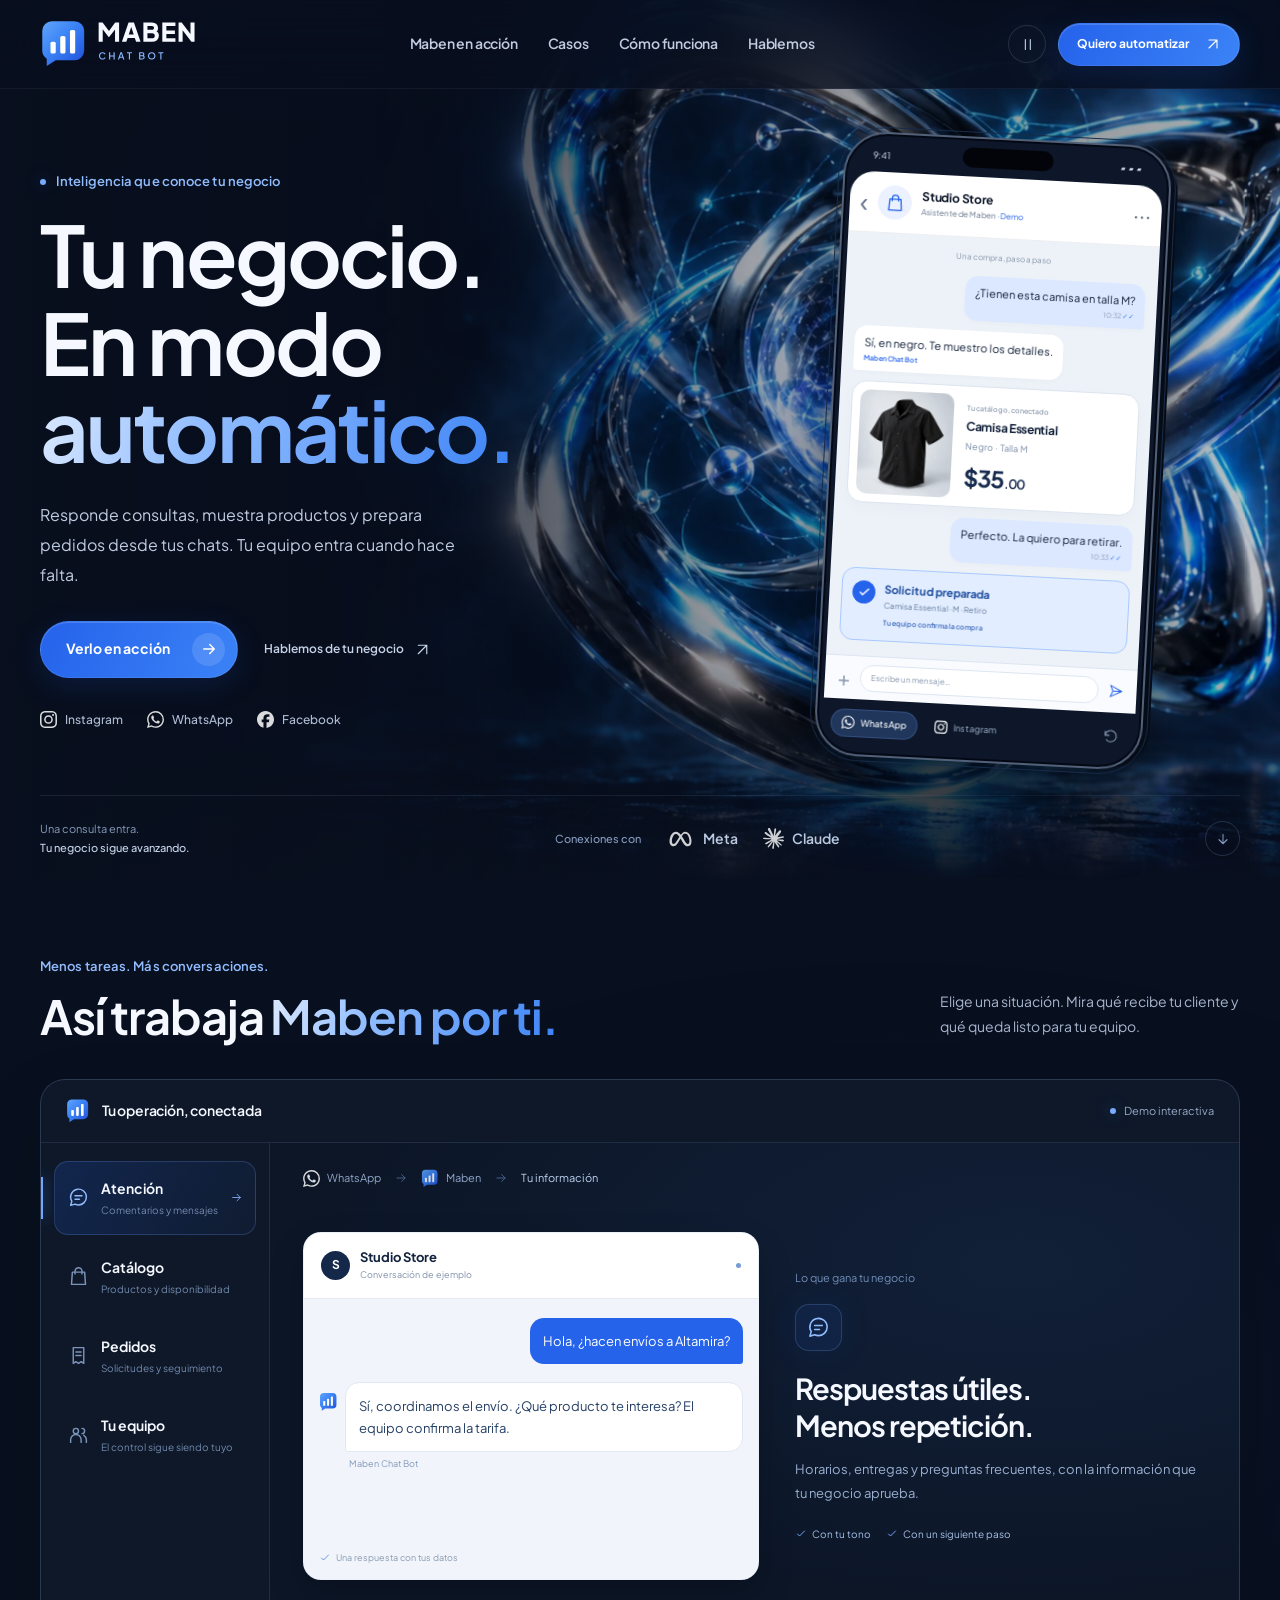
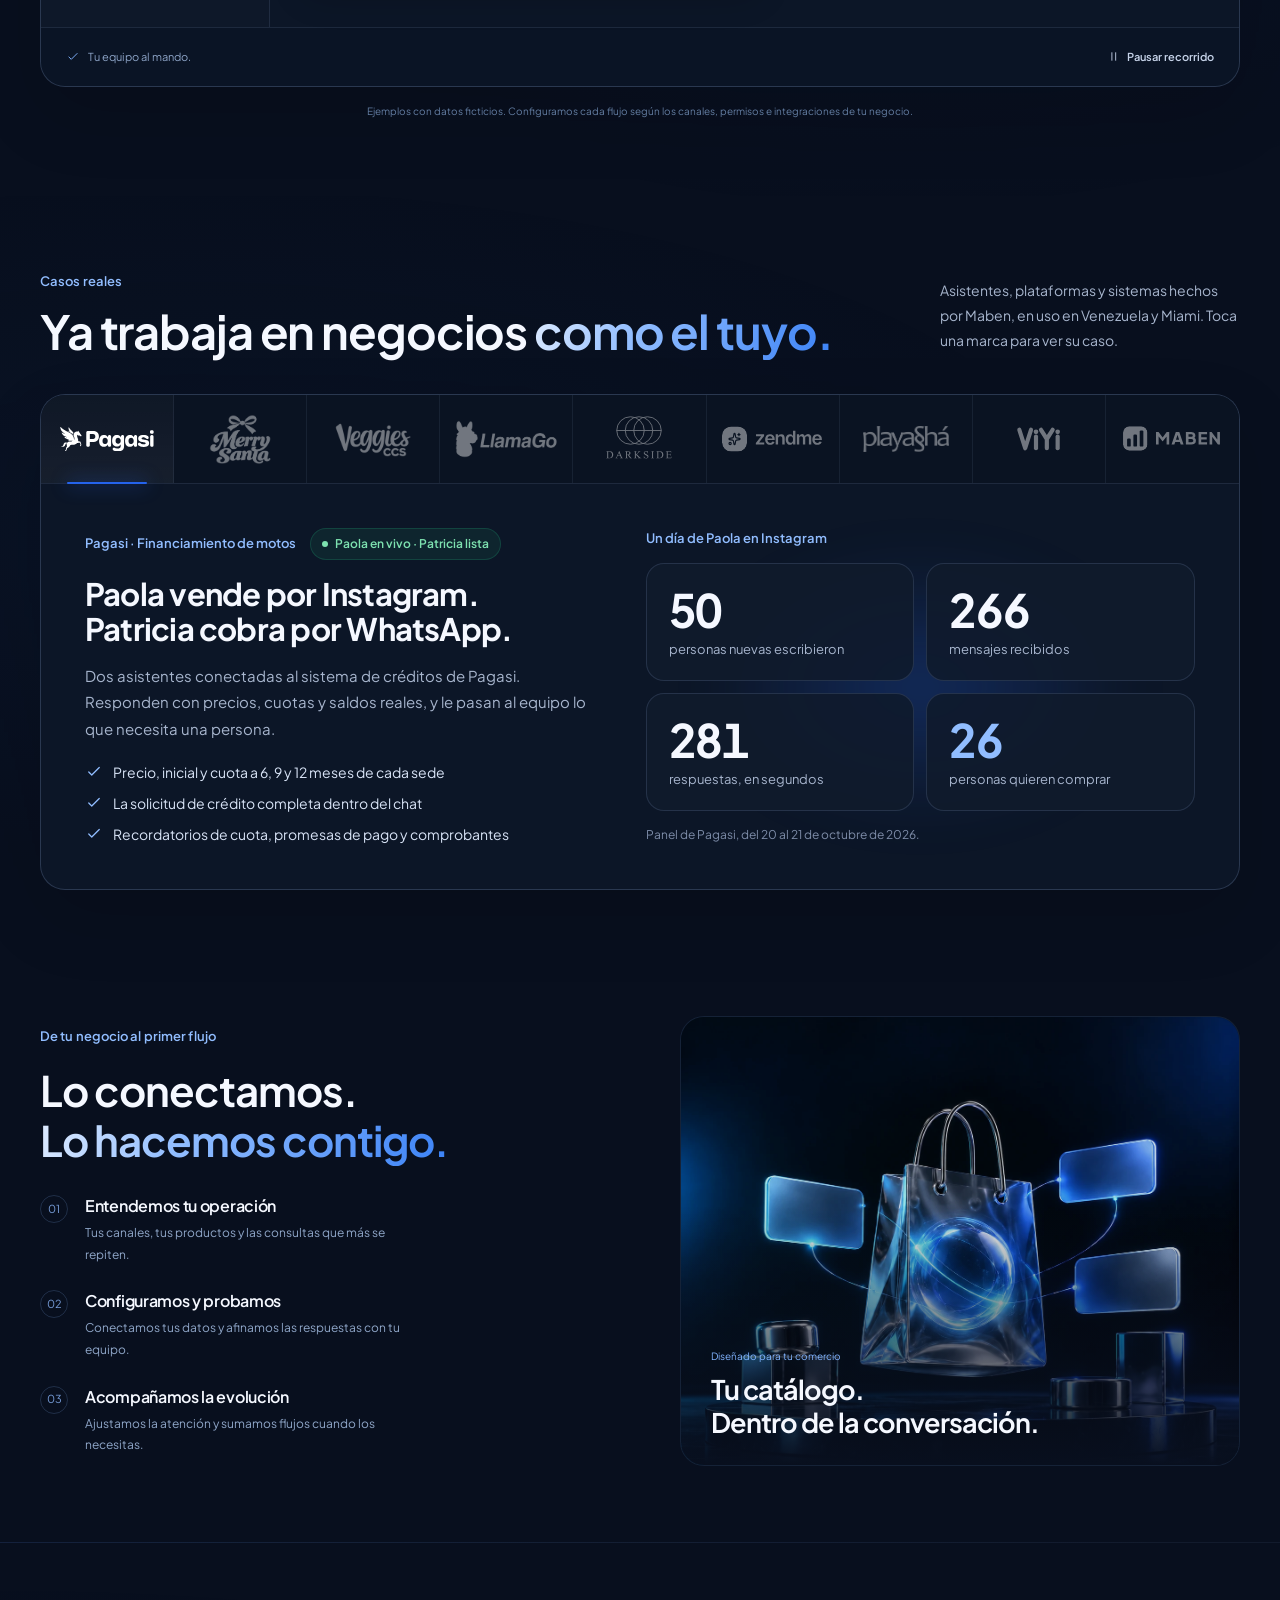
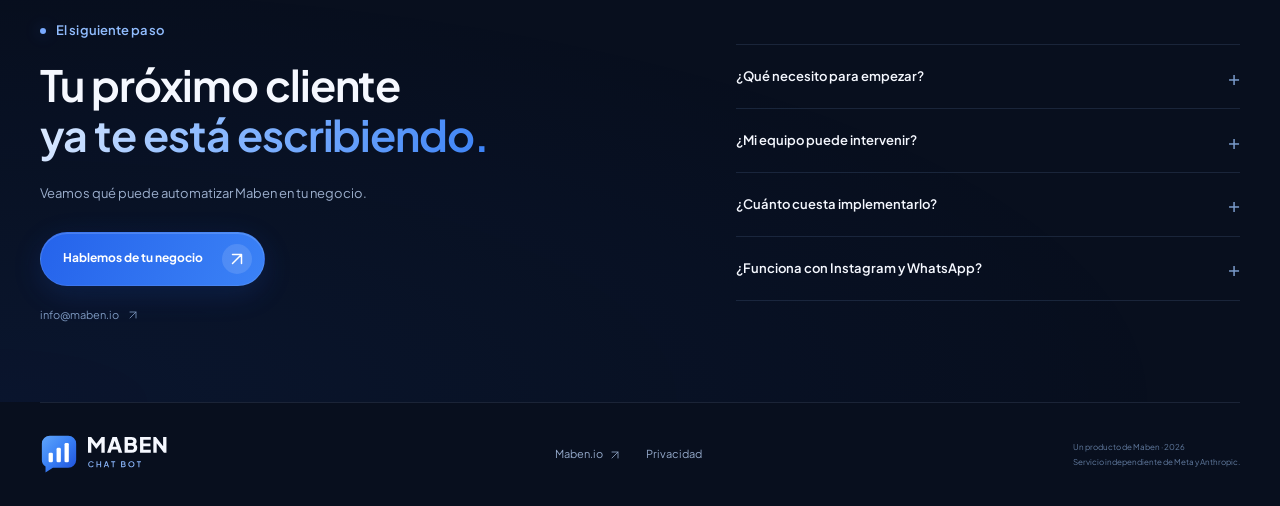
==== chatbot/index.html @ 9e5e6a0d "Agrega Maben Chat Bot en maben.io/chatbot Página de venta del servicio de asistentes para Instagram " ====
<!doctype html>
<html lang="es" data-motion="on"><head><meta charset="utf-8"><meta name="viewport" content="width=device-width,initial-scale=1"><meta name="theme-color" content="#080f1e"><title>Maben Chat Bot · Tu negocio en modo automático</title><meta name="description" content="Maben Chat Bot conecta Instagram, WhatsApp y Facebook con la información de tu negocio. Automatiza consultas, acompaña ventas y mantén a tu equipo al mando."><link rel="preload" as="font" href="assets/PlusJakartaSans-Variable.ttf" type="font/ttf" crossorigin><link rel="preload" as="image" href="assets/maben-intelligence.webp"><link rel="stylesheet" href="style.css"><link rel="icon" type="image/svg+xml" href="assets/maben-chatbot-icon.svg"><link rel="canonical" href="https://maben.io/chatbot/"><meta property="og:type" content="website"><meta property="og:locale" content="es_VE"><meta property="og:site_name" content="Maben"><meta property="og:title" content="Maben Chat Bot · Tu negocio en modo automático"><meta property="og:description" content="Conversaciones que conectan con tu negocio. Automatización para Instagram, WhatsApp y Facebook, con tu equipo al mando."><meta property="og:url" content="https://maben.io/chatbot/"><meta property="og:image" content="https://maben.io/chatbot/assets/maben-chatbot-social.jpg"><meta name="twitter:card" content="summary_large_image"></head>
<body>
<a class="skip" href="#contenido">Ir al contenido</a>
<svg class="icon-library" aria-hidden="true" xmlns="http://www.w3.org/2000/svg"><defs>
<symbol id="i-arrow" viewBox="0 0 24 24"><path d="M5 12h14m-6-6 6 6-6 6"/></symbol>
<symbol id="i-up" viewBox="0 0 24 24"><path d="M6 18 18 6M6 6h12v12"/></symbol>
<symbol id="i-chat" viewBox="0 0 24 24"><path d="M21 11.5a9 9 0 0 1-9 9 10 10 0 0 1-4-.9L3 21l1.4-4.7A9 9 0 1 1 21 11.5Z"/><path d="M8 10h8M8 14h5"/></symbol>
<symbol id="i-bag" viewBox="0 0 24 24"><path d="M5 7h14l1 14H4L5 7Z"/><path d="M8 9V6a4 4 0 0 1 8 0v3"/></symbol>
<symbol id="i-order" viewBox="0 0 24 24"><path d="M6 3h12v18l-3-2-3 2-3-2-3 2V3Z"/><path d="M9 8h6M9 12h6"/></symbol>
<symbol id="i-team" viewBox="0 0 24 24"><circle cx="9" cy="8" r="3"/><path d="M3 21v-3a6 6 0 0 1 12 0v3m1-16a3 3 0 0 1 0 6m5 10v-3a6 6 0 0 0-3-5"/></symbol>
<symbol id="i-check" viewBox="0 0 24 24"><path d="m5 12 4 4L19 6"/></symbol>
<symbol id="i-play" viewBox="0 0 24 24"><path d="m9 5 11 7-11 7V5Z"/></symbol>
<symbol id="i-pause" viewBox="0 0 24 24"><path d="M9 5v14M16 5v14"/></symbol>
<symbol id="i-repeat" viewBox="0 0 24 24"><path d="M3 11a9 9 0 1 1 2 7M3 5v6h6"/></symbol>
<symbol id="i-send" viewBox="0 0 24 24"><path d="m3 3 18 9L3 21l4-9-4-9Zm4 9h14"/></symbol>
</defs></svg>
<div class="reading-progress" aria-hidden="true"></div>
<header class="site-header">
 <div class="container nav">
  <a class="maben-brand" href="#inicio" aria-label="Maben Chat Bot, inicio"><img src="assets/maben-chatbot-logo.svg" alt="Maben Chat Bot" width="235" height="68"></a>
  <nav class="desktop-nav" aria-label="Principal"><a href="#automatizaciones">Maben en acción</a><a href="#casos">Casos</a><a href="#como-funciona">Cómo funciona</a><a href="#contacto">Hablemos</a></nav>
  <div class="nav-actions"><button id="motion-toggle" class="icon-button" aria-label="Pausar animaciones" aria-pressed="false" title="Pausar animaciones"><svg class="icon"><use href="#i-pause"/></svg></button><button class="button nav-cta" data-open-contact>Quiero automatizar <svg class="icon"><use href="#i-up"/></svg></button><button class="menu-toggle icon-button" aria-label="Abrir menú" aria-expanded="false" aria-controls="mobile-nav"><span></span><span></span></button></div>
 </div>
 <nav id="mobile-nav" class="mobile-nav" aria-label="Menú móvil" hidden><a href="#automatizaciones">Maben en acción</a><a href="#casos">Casos</a><a href="#como-funciona">Cómo funciona</a><a href="#contacto">Hablemos</a></nav>
</header>
<main id="contenido">
 <section class="hero" id="inicio" aria-labelledby="hero-title">
  <div class="hero-visual" aria-hidden="true"><img src="assets/maben-intelligence.webp" alt="" width="1672" height="941" fetchpriority="high"></div>
  <div class="hero-shade" aria-hidden="true"></div>
  <div class="container hero-grid">
   <div class="hero-copy">
    <p class="eyebrow hero-enter"><span class="status-dot"></span> Inteligencia que conoce tu negocio</p>
    <h1 id="hero-title" class="hero-enter">Tu negocio.<br>En modo<br><span class="gradient-text">automático.</span></h1>
    <p class="hero-description hero-enter">Responde consultas, muestra productos y prepara pedidos desde tus chats. Tu equipo entra cuando hace falta.</p>
    <div class="hero-actions hero-enter"><a class="button primary" href="#automatizaciones">Verlo en acción <span class="button-arrow"><svg class="icon"><use href="#i-arrow"/></svg></span></a><button class="text-button" data-open-contact>Hablemos de tu negocio <svg class="icon"><use href="#i-up"/></svg></button></div>
    <div class="hero-platforms hero-enter" aria-label="Canales para tu negocio"><span><img src="assets/platforms/instagram.svg" alt="" width="18" height="18">Instagram</span><span><img src="assets/platforms/whatsapp.svg" alt="" width="18" height="18">WhatsApp</span><span><img src="assets/platforms/facebook.svg" alt="" width="18" height="18">Facebook</span></div>
   </div>
   <div class="phone-stage hero-enter">
    <div class="phone-aura" aria-hidden="true"></div>
    <div class="hero-phone" aria-label="Demostración: de una consulta a una solicitud de compra">
     <div class="phone-status" aria-hidden="true"><span>9:41</span><i></i><span class="signal">▰ ▰ ▰</span></div>
     <div class="phone-header"><span class="phone-back" aria-hidden="true">‹</span><span class="store-avatar"><svg class="icon"><use href="#i-bag"/></svg></span><div><strong>Studio Store</strong><small>Asistente de Maben <span>· Demo</span></small></div><span class="phone-more" aria-hidden="true">···</span></div>
     <div class="phone-conversation" id="hero-conversation">
      <span class="phone-day">Una compra, paso a paso</span>
      <div class="phone-message customer story-item" style="--delay:0s"><p id="hero-question">¿Tienen esta camisa en talla M?</p><small>10:32 <span>✓✓</span></small></div>
      <div class="phone-message assistant story-item" style="--delay:.4s"><p id="hero-answer">Sí, en negro. Te muestro los detalles.</p><small>Maben Chat Bot</small></div>
      <div class="product-card story-item" style="--delay:.85s"><img src="assets/camisa-demo.webp" alt="Camisa negra del catálogo de ejemplo" width="500" height="500"><div><span>Tu catálogo, conectado</span><strong>Camisa Essential</strong><small>Negro · Talla M</small><b>$35<span>.00</span></b></div></div>
      <div class="phone-message customer story-item" style="--delay:1.4s"><p>Perfecto. La quiero para retirar.</p><small>10:33 <span>✓✓</span></small></div>
      <div class="phone-order story-item" style="--delay:1.9s"><span class="order-check"><svg class="icon"><use href="#i-check"/></svg></span><div><strong>Solicitud preparada</strong><p>Camisa Essential · M · Retiro</p><small>Tu equipo confirma la compra</small></div></div>
     </div>
     <div class="phone-composer" aria-hidden="true"><span>+</span><span>Escribe un mensaje…</span><svg class="icon"><use href="#i-send"/></svg></div>
     <div class="phone-channels" role="group" aria-label="Canal del teléfono"><button data-phone-channel="whatsapp" class="active" aria-pressed="true"><img src="assets/platforms/whatsapp.svg" alt="" width="14" height="14">WhatsApp</button><button data-phone-channel="instagram" aria-pressed="false"><img src="assets/platforms/instagram.svg" alt="" width="14" height="14">Instagram</button><button id="replay-phone" aria-label="Repetir conversación" title="Repetir conversación"><svg class="icon"><use href="#i-repeat"/></svg></button></div>
    </div>
   </div>
  </div>
  <div class="container hero-bottom"><p>Una consulta entra.<br><strong>Tu negocio sigue avanzando.</strong></p><div class="provider-logos"><span>Conexiones con</span><span><img src="assets/platforms/meta.svg" alt="" width="29" height="22">Meta</span><span><img src="assets/platforms/claude.svg" alt="" width="21" height="21">Claude</span></div><a href="#automatizaciones" aria-label="Explorar Maben en acción"><svg class="icon"><use href="#i-arrow"/></svg></a></div>
 </section>

 <section class="demo-section section" id="automatizaciones" aria-labelledby="demo-title">
  <span class="anchor-alias" id="experiencia"></span>
  <div class="container">
   <div class="section-heading reveal"><div><p class="eyebrow">Menos tareas. Más conversaciones.</p><h2 id="demo-title">Así trabaja <span class="gradient-text">Maben por ti.</span></h2></div><p>Elige una situación. Mira qué recibe tu cliente y qué queda listo para tu equipo.</p></div>
   <div class="studio reveal">
    <div class="studio-toolbar"><span><img src="assets/maben-chatbot-icon.svg" alt="" width="24" height="26"><strong>Tu operación, conectada</strong></span><span class="demo-badge"><span class="status-dot"></span> Demo interactiva</span></div>
    <div class="studio-body">
     <div class="studio-tabs" role="tablist" aria-label="Qué puede hacer Maben">
      <button class="studio-tab active" role="tab" id="tab-atencion" data-demo="atencion" aria-selected="true" aria-controls="demo-panel"><span class="tab-icon"><svg class="icon"><use href="#i-chat"/></svg></span><span><strong>Atención</strong><small>Comentarios y mensajes</small></span><svg class="icon tab-arrow"><use href="#i-arrow"/></svg></button>
      <button class="studio-tab" role="tab" id="tab-catalogo" data-demo="catalogo" aria-selected="false" aria-controls="demo-panel" tabindex="-1"><span class="tab-icon"><svg class="icon"><use href="#i-bag"/></svg></span><span><strong>Catálogo</strong><small>Productos y disponibilidad</small></span><svg class="icon tab-arrow"><use href="#i-arrow"/></svg></button>
      <button class="studio-tab" role="tab" id="tab-pedidos" data-demo="pedidos" aria-selected="false" aria-controls="demo-panel" tabindex="-1"><span class="tab-icon"><svg class="icon"><use href="#i-order"/></svg></span><span><strong>Pedidos</strong><small>Solicitudes y seguimiento</small></span><svg class="icon tab-arrow"><use href="#i-arrow"/></svg></button>
      <button class="studio-tab" role="tab" id="tab-equipo" data-demo="equipo" aria-selected="false" aria-controls="demo-panel" tabindex="-1"><span class="tab-icon"><svg class="icon"><use href="#i-team"/></svg></span><span><strong>Tu equipo</strong><small>El control sigue siendo tuyo</small></span><svg class="icon tab-arrow"><use href="#i-arrow"/></svg></button>
      <div class="studio-sidebar-note"><span class="status-dot"></span> Tus datos.<br>Tu forma de atender.</div>
     </div>
     <div class="studio-canvas" id="demo-panel" role="tabpanel" aria-labelledby="tab-atencion" tabindex="0">
      <div class="demo-route" aria-label="Recorrido de la consulta"><span><img id="demo-channel-icon" src="assets/platforms/whatsapp.svg" alt="" width="17" height="17"><span id="demo-channel-name">WhatsApp</span></span><svg class="icon"><use href="#i-arrow"/></svg><span><img src="assets/maben-chatbot-icon.svg" alt="" width="18" height="19">Maben</span><svg class="icon"><use href="#i-arrow"/></svg><span id="demo-route-end">Tu información</span></div>
      <div class="demo-split">
       <div class="sample-chat"><div class="sample-chat-header"><span class="sample-avatar">S</span><div><strong>Studio Store</strong><small>Conversación de ejemplo</small></div><span class="mini-dot"></span></div><div class="sample-messages" aria-live="off"><p class="sample-message customer" id="demo-question">Hola, ¿hacen envíos a Altamira?</p><div class="sample-agent"><img src="assets/maben-chatbot-icon.svg" alt="" width="19" height="20"><div><p class="sample-message agent" id="demo-answer">Sí, podemos coordinar el envío. ¿Qué producto te interesa? El equipo confirma el costo para tu zona.</p><span>Maben Chat Bot</span></div></div><div class="sample-product" id="demo-product" hidden><img src="assets/camisa-demo.webp" alt="Camisa negra de ejemplo" width="500" height="500"><div><strong>Camisa Essential</strong><span>Negro · M</span><b>$35.00</b></div></div><div class="sample-chat-end"><svg class="icon"><use href="#i-check"/></svg> Una respuesta con tus datos</div></div></div>
       <div class="demo-result" aria-live="off"><span class="result-label">Lo que gana tu negocio</span><div class="result-icon"><svg class="icon"><use id="result-icon-use" href="#i-chat"/></svg></div><h3 id="demo-result-title">Respuestas útiles.<br>Menos repetición.</h3><p id="demo-result-copy">Horarios, entregas y preguntas frecuentes, con la información que tu negocio aprueba.</p><div class="result-points" id="demo-result-points"><span><svg class="icon"><use href="#i-check"/></svg> Con tu tono</span><span><svg class="icon"><use href="#i-check"/></svg> Con un siguiente paso</span></div><dl class="order-detail" id="demo-order-detail" hidden><div><dt>Producto</dt><dd>Camisa Essential · M</dd></div><div><dt>Entrega</dt><dd>Retiro en tienda</dd></div><div><dt>Estado</dt><dd><span>Por confirmar</span></dd></div></dl></div>
      </div>
     </div>
    </div>
    <div class="studio-footer"><p><svg class="icon"><use href="#i-check"/></svg> Tu equipo al mando.</p><button id="demo-tour" class="text-button" aria-pressed="true"><svg class="icon"><use href="#i-pause"/></svg><span>Pausar recorrido</span></button></div>
   </div>
   <p class="demo-disclaimer">Ejemplos con datos ficticios. Configuramos cada flujo según los canales, permisos e integraciones de tu negocio.</p>
  </div>
 </section>

 <section class="cases-section section" id="casos" aria-labelledby="cases-title">
  <div class="container">
   <div class="section-heading reveal"><div><p class="eyebrow">Casos reales</p><h2 id="cases-title">Ya trabaja en negocios <span class="gradient-text">como el tuyo.</span></h2></div><p>Asistentes, plataformas y sistemas hechos por Maben, en uso en Venezuela y Miami. Toca una marca para ver su caso.</p></div>
   <div class="cases reveal">
    <div class="case-logos" role="tablist" aria-label="Casos de Maben"><button class="case-logo case-logo-pagasi" role="tab" id="caso-tab-pagasi" aria-selected="true" aria-controls="caso-pagasi" style="--brand:#2563eb"><img src="assets/casos/logo-pagasi.svg" alt="Pagasi" width="3820" height="1024" loading="lazy"></button><button class="case-logo case-logo-merrysanta" role="tab" id="caso-tab-merrysanta" aria-selected="false" aria-controls="caso-merrysanta" tabindex="-1" style="--brand:#dc2f3c"><img src="assets/casos/logo-merrysanta.webp" alt="Merry Santa" width="330" height="262" loading="lazy"></button><button class="case-logo case-logo-veggies" role="tab" id="caso-tab-veggies" aria-selected="false" aria-controls="caso-veggies" tabindex="-1" style="--brand:#22a04b"><img src="assets/casos/logo-veggies.webp" alt="Veggies CCS" width="420" height="190" loading="lazy"></button><button class="case-logo case-logo-llamago" role="tab" id="caso-tab-llamago" aria-selected="false" aria-controls="caso-llamago" tabindex="-1" style="--brand:#ff6b00"><img src="assets/casos/logo-llamago.webp" alt="LlamaGo" width="568" height="210" loading="lazy"></button><button class="case-logo case-logo-darkside" role="tab" id="caso-tab-darkside" aria-selected="false" aria-controls="caso-darkside" tabindex="-1" style="--brand:#e23a30"><img src="assets/casos/logo-darkside.svg" alt="DARKSIDE" width="280" height="184" loading="lazy"></button><button class="case-logo case-logo-zendme" role="tab" id="caso-tab-zendme" aria-selected="false" aria-controls="caso-zendme" tabindex="-1" style="--brand:#c6f25e"><img src="assets/casos/logo-zendme.svg" alt="zendme" width="145" height="40" loading="lazy"></button><button class="case-logo case-logo-playasha" role="tab" id="caso-tab-playasha" aria-selected="false" aria-controls="caso-playasha" tabindex="-1" style="--brand:#db2777"><img src="assets/casos/logo-playasha.webp" alt="Playashá" width="398" height="120" loading="lazy"></button><button class="case-logo case-logo-viyi" role="tab" id="caso-tab-viyi" aria-selected="false" aria-controls="caso-viyi" tabindex="-1" style="--brand:#a5ff2e"><img src="assets/casos/logo-viyi.svg" alt="ViYi" width="54" height="31" loading="lazy"></button><button class="case-logo case-logo-maben" role="tab" id="caso-tab-maben" aria-selected="false" aria-controls="caso-maben" tabindex="-1" style="--brand:#2563eb"><img src="assets/casos/logo-maben.svg" alt="Maben" width="146" height="40" loading="lazy"></button></div>
    <article class="case-panel" id="caso-pagasi" role="tabpanel" aria-labelledby="caso-tab-pagasi" style="--brand:#2563eb;--brand-ink:#91bdff"><div class="case-copy"><div class="case-meta"><span class="case-tag">Pagasi · Financiamiento de motos</span><span class="case-status">Paola en vivo · Patricia lista</span></div><h3>Paola vende por Instagram. Patricia cobra por WhatsApp.</h3><p>Dos asistentes conectadas al sistema de créditos de Pagasi. Responden con precios, cuotas y saldos reales, y le pasan al equipo lo que necesita una persona.</p><ul class="case-points"><li><svg class="icon"><use href="#i-check"/></svg><span>Precio, inicial y cuota a 6, 9 y 12 meses de cada sede</span></li><li><svg class="icon"><use href="#i-check"/></svg><span>La solicitud de crédito completa dentro del chat</span></li><li><svg class="icon"><use href="#i-check"/></svg><span>Recordatorios de cuota, promesas de pago y comprobantes</span></li></ul></div><div class="case-visual"><div class="case-stats"><p class="case-stats-title">Un día de Paola en Instagram</p><div class="case-stat"><b>50</b><span>personas nuevas escribieron</span></div><div class="case-stat"><b>266</b><span>mensajes recibidos</span></div><div class="case-stat"><b>281</b><span>respuestas, en segundos</span></div><div class="case-stat hot"><b>26</b><span>personas quieren comprar</span></div><p class="case-foot">Panel de Pagasi, del 20 al 21 de octubre de 2026.</p></div></div></article>
    <article class="case-panel" id="caso-merrysanta" role="tabpanel" aria-labelledby="caso-tab-merrysanta" style="--brand:#dc2f3c;--brand-ink:#ff8a93" hidden><div class="case-copy"><div class="case-meta"><span class="case-tag">Merry Santa · Cestas navideñas en Caracas</span><span class="case-status case-status-soon">Asistente listo · ventas por abrir</span></div><h3>Su asistente muestra las cestas y toma el pedido.</h3><p>Tienda de cestas navideñas con panel propio. Su asistente de WhatsApp e Instagram envía las fotos de cada cesta, arma pedidos grandes para empresas y le pasa la conversación a un asesor cuando hace falta.</p><ul class="case-points"><li><svg class="icon"><use href="#i-check"/></svg><span>Fotos y precio de cada cesta dentro del chat</span></li><li><svg class="icon"><use href="#i-check"/></svg><span>Pedidos de cientos de cestas para empresas</span></li><li><svg class="icon"><use href="#i-check"/></svg><span>Un asesor toma la conversación hasta el final</span></li></ul></div><div class="case-visual"><figure class="case-shot"><div class="case-shot-bar" aria-hidden="true"><i></i><i></i><i></i><span>merry-santa.com</span></div><img src="assets/casos/merrysanta-home.webp" alt="Página de Merry Santa con una cesta navideña" width="1400" height="875" loading="lazy"></figure></div></article>
    <article class="case-panel" id="caso-veggies" role="tabpanel" aria-labelledby="caso-tab-veggies" style="--brand:#22a04b;--brand-ink:#6fdc95" hidden><div class="case-copy"><div class="case-meta"><span class="case-tag">Veggies CCS · Delivery de frutas y verduras</span><span class="case-status">En vivo</span></div><h3>Del mercado a la puerta, con pedidos que llegan solos.</h3><p>Web nueva con 126 productos, pedidos en kilos o por unidad y confirmación por WhatsApp. En el panel, cada pedido entra solo al punto de venta y el asistente atiende WhatsApp e Instagram.</p><ul class="case-points"><li><svg class="icon"><use href="#i-check"/></svg><span>Pedidos web que entran solos al punto de venta</span></li><li><svg class="icon"><use href="#i-check"/></svg><span>Asistente de WhatsApp e Instagram dentro del panel</span></li><li><svg class="icon"><use href="#i-check"/></svg><span>Facturas de proveedores leídas con inteligencia artificial</span></li></ul></div><div class="case-visual"><figure class="case-shot"><div class="case-shot-bar" aria-hidden="true"><i></i><i></i><i></i><span>veggiesccs.com</span></div><img src="assets/casos/veggies-home.webp" alt="Página de inicio de Veggies CCS con frutas y verduras a domicilio" width="1400" height="875" loading="lazy"></figure></div></article>
    <article class="case-panel" id="caso-llamago" role="tabpanel" aria-labelledby="caso-tab-llamago" style="--brand:#ff6b00;--brand-ink:#ffa366" hidden><div class="case-copy"><div class="case-meta"><span class="case-tag">LlamaGo · Teléfonos a crédito</span><span class="case-status">Sistema en producción</span></div><h3>Crédito, cobranza y candado en un solo sistema.</h3><p>Plataforma en producción en llama-go.com: créditos, inventario de teléfonos, contratos, portal del cliente y solicitudes web que entran solas. Su asistente de cobranza por WhatsApp e Instagram ya está construido.</p><ul class="case-points"><li><svg class="icon"><use href="#i-check"/></svg><span>Bloqueo remoto por IMEI, del aviso a la liberación</span></li><li><svg class="icon"><use href="#i-check"/></svg><span>Portal donde el cliente ve sus cuotas con cédula y PIN</span></li><li><svg class="icon"><use href="#i-check"/></svg><span>140 modelos de teléfono en el catálogo</span></li></ul></div><div class="case-visual"><ol class="lock-flow" aria-label="Ciclo del bloqueo remoto"><li><span class="n">1</span><div><strong>Registro</strong><small>El IMEI entra antes de entregar el teléfono</small></div></li><li><span class="n">2</span><div><strong>Activación</strong><small>El candado se activa con el crédito</small></div></li><li><span class="n">3</span><div><strong>Aviso</strong><small>A los 3 días de atraso, en la pantalla</small></div></li><li class="hit"><span class="n">4</span><div><strong>Bloqueo</strong><small>A los 7 días, solo muestra cómo pagar</small></div></li><li><span class="n">5</span><div><strong>Pago</strong><small>Por los medios del contrato</small></div></li><li><span class="n">6</span><div><strong>Desbloqueo</strong><small>En segundos, desde el panel o solo</small></div></li><li class="done"><span class="n">✓</span><div><strong>Liberado</strong><small>Con la última cuota, es 100 % del cliente</small></div></li></ol></div></article>
    <article class="case-panel" id="caso-darkside" role="tabpanel" aria-labelledby="caso-tab-darkside" style="--brand:#e23a30;--brand-ink:#ff8a80" hidden><div class="case-copy"><div class="case-meta"><span class="case-tag">DARKSIDE · Moda en Caracas y Lechería</span><span class="case-status">Sistema en uso</span></div><h3>Dos tiendas, un inventario. Y Sandra para los chats.</h3><p>Sistema a la medida con ventas, inventario por talla, color y tienda, crédito Cashea y tasa BCV en vivo. Sobre ese inventario preparamos a Sandra, su asistente para Instagram y WhatsApp.</p><ul class="case-points"><li><svg class="icon"><use href="#i-check"/></svg><span>Tallas disponibles en cada tienda, en vivo</span></li><li><svg class="icon"><use href="#i-check"/></svg><span>Precios en divisas y en bolívares a tasa BCV</span></li><li><svg class="icon"><use href="#i-check"/></svg><span>Ventas a crédito con Cashea</span></li></ul></div><div class="case-visual"><figure class="case-shot"><div class="case-shot-bar" aria-hidden="true"><i></i><i></i><i></i><span>Inventario · Caracas y Lechería</span></div><img src="assets/casos/darkside-inventario.webp" alt="Pantalla de inventario del sistema de DARKSIDE con stock por tienda" width="1600" height="1000" loading="lazy"></figure></div></article>
    <article class="case-panel" id="caso-zendme" role="tabpanel" aria-labelledby="caso-tab-zendme" style="--brand:#c6f25e;--brand-ink:#d8ff76" hidden><div class="case-copy"><div class="case-meta"><span class="case-tag">zendme · Invitaciones y eventos</span><span class="case-status">En vivo</span></div><h3>La invitación la diseña la IA. El asistente organiza el resto.</h3><p>Plataforma para bodas, quince años y cumpleaños. La inteligencia artificial crea la tarjeta y la página del evento, se comparte por WhatsApp y las confirmaciones llegan en tiempo real.</p><ul class="case-points"><li><svg class="icon"><use href="#i-check"/></svg><span>Estudio de diseño con inteligencia artificial</span></li><li><svg class="icon"><use href="#i-check"/></svg><span>Asistente que conoce los datos de cada evento</span></li><li><svg class="icon"><use href="#i-check"/></svg><span>Invitados, mesas y entrada con QR en un panel</span></li></ul></div><div class="case-visual"><figure class="case-shot"><div class="case-shot-bar" aria-hidden="true"><i></i><i></i><i></i><span>zendme.io</span></div><img src="assets/casos/zendme-home.webp" alt="Página de inicio de zendme con una invitación de boda" width="1376" height="860" loading="lazy"></figure></div></article>
    <article class="case-panel" id="caso-playasha" role="tabpanel" aria-labelledby="caso-tab-playasha" style="--brand:#db2777;--brand-ink:#f472b6" hidden><div class="case-copy"><div class="case-meta"><span class="case-tag">Playashá · Trajes de baño en Caracas y Miami</span><span class="case-status">Sistema en uso</span></div><h3>Una boutique en dos países, un solo sistema.</h3><p>Punto de venta, inventario por sede, pedidos a costureras y cierre de caja en varias monedas para una marca venezolana de trajes de baño. Funciona aunque se caiga el internet.</p><ul class="case-points"><li><svg class="icon"><use href="#i-check"/></svg><span>Punto de venta con fotos, tallas y escáner</span></li><li><svg class="icon"><use href="#i-check"/></svg><span>Inventario sincronizado entre Caracas y Miami</span></li><li><svg class="icon"><use href="#i-check"/></svg><span>Permisos por rol para dueñas, socias y vendedoras</span></li></ul></div><div class="case-visual"><figure class="case-shot"><div class="case-shot-bar" aria-hidden="true"><i></i><i></i><i></i><span>Punto de venta · Caracas y Miami</span></div><img src="assets/casos/playasha-ventas.webp" alt="Punto de venta de Playashá con trajes de baño, tallas y existencias por sede" width="1600" height="1000" loading="lazy"></figure></div></article>
    <article class="case-panel" id="caso-viyi" role="tabpanel" aria-labelledby="caso-tab-viyi" style="--brand:#a5ff2e;--brand-ink:#b8ff5c" hidden><div class="case-copy"><div class="case-meta"><span class="case-tag">ViYi · Acceso para edificios en Caracas</span><span class="case-status">En vivo</span></div><h3>El edificio abre solo a quien debe abrir.</h3><p>Portones, lobbies y ascensores que se abren con la cara, desde el teléfono o con un pase que vence solo. Sin repartir controles, y cada apertura queda registrada.</p><ul class="case-points"><li><svg class="icon"><use href="#i-check"/></svg><span>Acceso que se da y se quita desde el teléfono</span></li><li><svg class="icon"><use href="#i-check"/></svg><span>Pases temporales para visitas y delivery</span></li><li><svg class="icon"><use href="#i-check"/></svg><span>Aviso automático si un equipo falla</span></li></ul></div><div class="case-visual"><div class="case-stats"><p class="case-stats-title">ViYi funcionando hoy</p><div class="case-stat"><b>8</b><span>inmuebles en Caracas</span></div><div class="case-stat"><b>3.200</b><span>aperturas en dos meses</span></div><div class="case-stat"><b>29</b><span>vecinos en el primer edificio</span></div><div class="case-stat hot"><b>23</b><span>de ellos entran con la cara</span></div><p class="case-foot">Datos publicados en viyi.ai, octubre de 2026.</p></div></div></article>
    <article class="case-panel" id="caso-maben" role="tabpanel" aria-labelledby="caso-tab-maben" style="--brand:#2563eb;--brand-ink:#91bdff" hidden><div class="case-copy"><div class="case-meta"><span class="case-tag">Maben · Estudio de software</span><span class="case-status">En vivo</span></div><h3>El equipo detrás de cada uno de estos casos.</h3><p>Maben diseña y construye apps, plataformas web y sistemas de gestión para empresas de Latinoamérica. Maben Chat Bot sale del mismo equipo y de los mismos sistemas que ya están funcionando.</p><ul class="case-points"><li><svg class="icon"><use href="#i-check"/></svg><span>Más de 6 sistemas en producción</span></li><li><svg class="icon"><use href="#i-check"/></svg><span>Apps, plataformas web e inteligencia artificial</span></li><li><svg class="icon"><use href="#i-check"/></svg><span>Hablas directo con quienes construyen</span></li></ul></div><div class="case-visual"><figure class="case-shot"><div class="case-shot-bar" aria-hidden="true"><i></i><i></i><i></i><span>maben.io</span></div><img src="assets/casos/maben-home.webp" alt="Página de inicio de Maben con capturas de sus sistemas" width="1400" height="875" loading="lazy"></figure></div></article>
   </div>
  </div>
 </section>

 <section class="implementation-section section" id="como-funciona" aria-labelledby="implementation-title">
  <span class="anchor-alias" id="conexiones"></span><span class="anchor-alias" id="servicio"></span>
  <div class="container implementation-grid">
   <div class="implementation-copy reveal"><p class="eyebrow">De tu negocio al primer flujo</p><h2 id="implementation-title">Lo conectamos.<br><span class="gradient-text">Lo hacemos contigo.</span></h2><ol class="implementation-steps"><li><span>01</span><div><h3>Entendemos tu operación</h3><p>Tus canales, tus productos y las consultas que más se repiten.</p></div></li><li><span>02</span><div><h3>Configuramos y probamos</h3><p>Conectamos tus datos y afinamos las respuestas con tu equipo.</p></div></li><li><span>03</span><div><h3>Acompañamos la evolución</h3><p>Ajustamos la atención y sumamos flujos cuando los necesitas.</p></div></li></ol></div>
   <div class="commerce-visual reveal"><img src="assets/maben-commerce.webp" alt="Bolsa de cristal conectada a mensajes mediante filamentos azules" width="1254" height="1254" loading="lazy"><div class="commerce-caption"><span>Diseñado para tu comercio</span><h3>Tu catálogo.<br>Dentro de la conversación.</h3></div></div>
  </div>
 </section>

 <section class="contact-section section" id="contacto" aria-labelledby="contact-title"><div class="container contact-grid">
  <div class="contact-copy reveal"><p class="eyebrow"><span class="status-dot"></span> El siguiente paso</p><h2 id="contact-title">Tu próximo cliente<br><span class="gradient-text">ya te está escribiendo.</span></h2><p>Veamos qué puede automatizar Maben en tu negocio.</p><button class="button primary" data-open-contact>Hablemos de tu negocio <span class="button-arrow"><svg class="icon"><use href="#i-up"/></svg></span></button><a class="contact-email" href="mailto:info@maben.io">info@maben.io <svg class="icon"><use href="#i-up"/></svg></a></div>
  <div class="faq-list reveal" aria-label="Preguntas frecuentes"><details><summary>¿Qué necesito para empezar?<span>+</span></summary><p>Tus canales comerciales y la información del negocio: productos, precios, horarios y condiciones. Revisamos juntos los accesos y las conexiones necesarias.</p></details><details><summary>¿Mi equipo puede intervenir?<span>+</span></summary><p>Sí. Definimos cuándo entra una persona y cómo recibe el historial. Tu equipo puede continuar la conversación y confirmar las solicitudes.</p></details><details><summary>¿Cuánto cuesta implementarlo?<span>+</span></summary><p>La propuesta depende de tus canales, volumen e integraciones. Detallamos instalación, acompañamiento y consumo de proveedores antes de empezar.</p></details><details><summary>¿Funciona con Instagram y WhatsApp?<span>+</span></summary><p>Configuramos la atención en los canales disponibles de tu negocio, incluyendo Instagram, WhatsApp y Facebook. El alcance se acuerda según cuentas, permisos y herramientas conectadas.</p></details></div>
 </div></section>
</main>
<footer class="container footer"><a href="#inicio" class="maben-brand" aria-label="Maben Chat Bot, inicio"><img src="assets/maben-chatbot-logo.svg" alt="Maben Chat Bot" width="235" height="68" loading="lazy"></a><div class="footer-links"><a href="https://maben.io/">Maben.io <svg class="icon"><use href="#i-up"/></svg></a><a href="https://maben.io/privacidad.html">Privacidad</a></div><small>Un producto de Maben · 2026<br>Servicio independiente de Meta y Anthropic.</small></footer>
<dialog id="contact-dialog" aria-labelledby="dialog-title"><button id="dialog-close" class="dialog-close" aria-label="Cerrar diagnóstico">×</button><div class="dialog-head"><p class="eyebrow">Empecemos por tu negocio</p><h2 id="dialog-title">Hablemos de tu negocio.</h2><p>Prepara tu solicitud y continúa con Maben por WhatsApp cuando estés listo.</p></div><form id="lead-form"><label>Nombre del comercio<input name="business" required maxlength="90" placeholder="¿Cómo se llama tu tienda?" autocomplete="organization"></label><label>¿Qué vendes?<input name="products" required maxlength="180" placeholder="Ropa, tecnología, belleza…"></label><div class="form-grid"><label>Canal principal<select name="channel"><option>Instagram y WhatsApp</option><option>Instagram</option><option>WhatsApp</option></select></label><label>Mensajes al día<select name="volume"><option>Menos de 30</option><option>De 30 a 100</option><option>De 100 a 300</option><option>Más de 300</option><option>No lo sé todavía</option></select></label></div><label>¿Dónde tienes tu catálogo?<select name="catalog"><option>Instagram o fotos</option><option>Excel o Google Sheets</option><option>Sistema de inventario</option><option>Tienda online</option><option>Todavía no tengo catálogo</option></select></label><button class="button primary submit" type="submit">Preparar mi consulta <span>↗</span></button><div id="lead-result" hidden><label>Tu solicitud<textarea id="lead-summary" rows="7" readonly></textarea></label><a class="button primary whatsapp-contact" id="send-whatsapp" href="https://wa.me/584143691704" target="_blank" rel="noopener noreferrer">Continuar por WhatsApp <span>↗</span></a><button class="button secondary" type="button" id="copy-summary">Copiar solicitud <span>↗</span></button><p id="copy-status" role="status"></p><p class="form-privacy">Tu resumen se comparte al continuar por WhatsApp. <a href="https://maben.io/privacidad.html" target="_blank" rel="noopener noreferrer">Privacidad de Maben ↗</a></p></div></form></dialog><script src="app.js"></script></body></html>
---- chatbot/style.css ----
@font-face{font-family:'Plus Jakarta Sans';font-style:normal;font-weight:200 800;font-display:swap;src:url('assets/PlusJakartaSans-Variable.ttf') format('truetype')}
:root{--bg:#080f1e;--panel:#101b2d;--blue:#2563eb;--bright:#3b82f6;--ice:#91bdff;--text:#f5f8ff;--muted:#a7b5cd;--line:#b5ceff1c;color-scheme:dark;font-family:'Plus Jakarta Sans',sans-serif}
*{box-sizing:border-box}html{scroll-behavior:smooth;scroll-padding-top:108px}body{margin:0;background:var(--bg);color:var(--text);font-size:15px;line-height:1.65;-webkit-font-smoothing:antialiased}button,input,select,textarea{font:inherit}button,a{-webkit-tap-highlight-color:transparent}a{color:inherit;text-decoration:none}button{cursor:pointer;color:inherit}button:disabled{cursor:default}img{display:block;max-width:100%}h1,h2,h3,p{margin:0}h1,h2,h3{line-height:1.13;font-weight:650;letter-spacing:-1.8px}button{border:0;background:none}button:focus-visible,a:focus-visible,summary:focus-visible,[tabindex]:focus-visible{outline:2px solid #91bdff;outline-offset:6px}input:focus-visible,select:focus-visible,textarea:focus-visible{outline:2px solid #91bdff;outline-offset:3px}[hidden]{display:none!important}::selection{background:#3b82f677;color:#fff}
.container{width:min(1200px,calc(100% - 80px));margin-inline:auto}.section{position:relative;padding-block:76px}.icon{width:22px;height:22px;fill:none;stroke:currentColor;stroke-width:1.65;stroke-linecap:round;stroke-linejoin:round;flex-shrink:0}.icon-library{position:absolute;width:0;height:0;overflow:hidden}.skip{position:fixed;top:12px;left:20px;transform:translateY(-150%);z-index:200;background:var(--blue);padding:10px 18px;border-radius:99px}.skip:focus{transform:none}.anchor-alias{position:absolute;top:0;left:0}.reading-progress{position:fixed;top:0;left:0;right:0;height:2px;background:linear-gradient(90deg,var(--ice),var(--blue));transform-origin:left;transform:scaleX(0);z-index:100}
.eyebrow{display:flex;align-items:center;gap:10px;color:var(--ice);font-size:13px;line-height:1.5;font-weight:600;letter-spacing:.1px;margin-bottom:19px}.status-dot{display:inline-block;width:6px;height:6px;background:#79aaff;border-radius:50%;box-shadow:0 0 15px #3b82f670;flex-shrink:0}.gradient-text{color:#82b5ff;background:linear-gradient(110deg,#dfecff 0%,#91bdff 35%,#3b82f6 100%);background-clip:text;-webkit-background-clip:text;-webkit-text-fill-color:transparent}
.site-header{position:fixed;inset:0 0 auto;z-index:70;border-bottom:1px solid #b5ceff10;background:#080f1ec9;backdrop-filter:blur(24px)}.nav{display:flex;align-items:center;justify-content:space-between;gap:26px;height:88px}.maben-brand{display:inline-flex;flex-shrink:0;line-height:0}.maben-brand img{width:176px;height:auto}.desktop-nav{display:flex;gap:30px;align-items:center;font-size:14px;font-weight:600;letter-spacing:-.2px;color:#c2cce0}.desktop-nav a{padding:12px 0;transition:color .2s}.desktop-nav a:hover{color:#fff}.nav-actions{display:flex;align-items:center;gap:12px}.icon-button{display:inline-flex;align-items:center;justify-content:center;width:38px;height:38px;border:1px solid #b5ceff24;border-radius:50%;background:#ffffff03;color:#b8c8e1;transition:background .2s}.icon-button:hover{background:#3b82f61c}.icon-button .icon{width:17px;height:17px}.menu-toggle{display:none;flex-direction:column;gap:6px}.menu-toggle span{width:17px;height:1px;background:currentColor}.mobile-nav{padding:12px 24px 24px;background:#080f1ef5;border-top:1px solid var(--line)}.mobile-nav a{display:block;padding:11px 0;font-weight:600}
.button{display:inline-flex;align-items:center;justify-content:center;gap:22px;padding:11px 12px 11px 25px;border:1px solid transparent;border-radius:999px;font-size:14px;font-weight:700;line-height:1.4;min-height:54px;transition:transform .25s,background .25s,box-shadow .25s}.button.primary,.button.nav-cta{background:linear-gradient(115deg,#2563eb,#3b82f6);color:white;box-shadow:0 8px 30px #2563eb29,inset 0 1px 0 #ffffff28;border-color:#ffffff17}.button.primary:hover,.button.nav-cta:hover{transform:translateY(-3px);background:linear-gradient(115deg,#3b82f6,#2563eb);box-shadow:0 10px 40px #2563eb50}.button-arrow{width:33px;height:33px;border-radius:50%;display:inline-flex;align-items:center;justify-content:center;background:#ffffff20}.button-arrow .icon{width:18px;height:18px;stroke-width:2}.button.nav-cta{min-height:43px;font-size:12px;padding:11px 18px;gap:16px}.button.nav-cta .icon{width:16px;height:16px}.text-button{display:inline-flex;align-items:center;justify-content:center;gap:10px;padding:9px 0;font-size:13px;font-weight:600;color:#c6d3e9;transition:color .2s}.text-button:hover{color:white}.text-button .icon{width:17px;height:17px}
.hero{position:relative;isolation:isolate;overflow:hidden;background:#050c19}.hero-visual,.hero-shade{position:absolute;inset:0;z-index:-2;pointer-events:none}.hero-visual{transform:translate3d(var(--px,0),var(--py,0),0) scale(1.04);animation:hero-breathe 18s ease-in-out infinite}.hero-visual img{width:100%;height:100%;object-fit:cover;object-position:57% center;opacity:.86}.hero-shade{z-index:-1;background:linear-gradient(90deg,#080f1efa 0%,#080f1edb 29%,#080f1e25 66%,#080f1e20),linear-gradient(0deg,#080f1e 0%,transparent 25%,transparent 80%,#080f1e77)}.hero-grid{display:grid;grid-template-columns:1.1fr .9fr;gap:40px;align-items:center;padding-block:138px 32px}.hero h1{font-size:clamp(76px,6.6vw,94px);letter-spacing:-4.8px;line-height:1.035;margin-bottom:27px;font-weight:650}.hero-description{font-size:16px;line-height:1.9;color:#c0cce0;max-width:433px}.hero-actions{display:flex;align-items:center;gap:26px;flex-wrap:wrap;margin-top:30px}.hero-actions .text-button{font-size:12px}.hero-platforms{display:flex;align-items:center;gap:24px;margin-top:32px;color:#aebdd5;font-size:12px;font-weight:500}.hero-platforms>span{display:flex;align-items:center;gap:8px}.hero-platforms img{opacity:.85;width:17px;height:17px}.hero-bottom{display:flex;align-items:center;justify-content:space-between;gap:28px;border-top:1px solid #bed6ff16;min-height:86px;padding-block:19px;font-size:11px;color:#869bbd}.hero-bottom p{line-height:1.7}.hero-bottom strong{font-weight:500;color:#c7d5eb}.hero-bottom>a{display:inline-flex;align-items:center;justify-content:center;width:35px;height:35px;border:1px solid #abc7ff2e;border-radius:50%}.hero-bottom>a .icon{width:16px;height:16px;transform:rotate(90deg)}.provider-logos{display:flex;align-items:center;gap:25px}.provider-logos>span{display:flex;align-items:center;gap:8px;font-size:14px;font-weight:600;color:#bbcbe3}.provider-logos>span:first-child{font-size:11px;font-weight:500;color:#869bbd}.provider-logos img{opacity:.8}
.phone-stage{position:relative;display:flex;justify-content:center;padding-left:28px;perspective:1200px}.phone-aura{position:absolute;inset:10% -6%;background:radial-gradient(ellipse,#2563eb4d,#3b82f61c 40%,transparent 70%);filter:blur(35px);pointer-events:none}.hero-phone{width:328px;position:relative;isolation:isolate;border:2px solid #b0c5e56b;outline:1px solid #172b49;outline-offset:4px;border-radius:43px;background:#0d1729;padding:6px;box-shadow:inset 0 0 0 2px #030815,0 30px 70px #0009,12px 3px 0 -5px #091120;transform:rotate(3deg) translate3d(0,var(--phone-y,0),0);transition:transform .5s;overflow:hidden}.phone-status{display:flex;align-items:center;justify-content:space-between;height:32px;padding:0 21px;font-size:9px;position:relative;color:#e2edff}.phone-status i{position:absolute;left:50%;top:3px;transform:translateX(-50%);width:91px;height:20px;border-radius:20px;background:#02040a}.phone-status .signal{font-size:6px;letter-spacing:1px}.phone-header{display:flex;align-items:center;gap:10px;background:#fff;color:#0d1729;padding:13px 10px;border-radius:24px 24px 0 0;border-bottom:1px solid #0b173c12}.phone-back{font-size:28px;line-height:1;color:#68778e}.store-avatar{display:flex;align-items:center;justify-content:center;width:34px;height:34px;background:#ebf1ff;color:#2563eb;border-radius:50%}.store-avatar .icon{width:19px;height:19px}.phone-header strong{font-size:12px;letter-spacing:-.2px;display:block;line-height:1.5}.phone-header small{font-size:8px;color:#68778e;display:block}.phone-header small span{color:#2563eb}.phone-more{font-size:18px;letter-spacing:1px;margin-left:auto}.phone-conversation{background:#edf2f8;padding:13px 12px 15px;display:flex;flex-direction:column;gap:10px;min-height:416px;color:#13223b}.phone-day{text-align:center;display:block;font-size:8px;color:#8a98ac;margin-bottom:2px}.phone-message{max-width:90%;padding:8px 10px 6px;border-radius:13px;font-size:11px;line-height:1.55;box-shadow:0 2px 4px #0d1e4305}.phone-message.customer{background:#dbe8ff;border-bottom-right-radius:3px;align-self:flex-end}.phone-message.assistant{background:#fff;border-bottom-left-radius:3px;align-self:flex-start}.phone-message small{display:block;text-align:right;font-size:7px;color:#8a99b1;margin-top:3px}.phone-message.assistant small{text-align:left;font-weight:600;color:#2563eb}.phone-message small span{color:#3b82f6}.product-card{display:flex;align-items:center;gap:13px;padding:8px;background:white;border:1px solid #dce4ef;border-radius:15px;width:100%;box-shadow:0 6px 16px #1b396a06}.product-card>img{width:94px;height:104px;object-fit:cover;border-radius:10px;flex-shrink:0}.product-card>div{flex:1;min-width:0}.product-card>div>span{display:block;color:#8190a8;font-size:7px;margin-bottom:5px;font-weight:500}.product-card strong{display:block;font-size:12px;letter-spacing:-.3px;line-height:1.4}.product-card small{display:block;font-size:9px;color:#7a8ca6;margin-top:4px}.product-card b{display:block;color:#152a4d;font-size:23px;line-height:1.2;margin-top:9px;letter-spacing:-.8px}.product-card b span{font-size:13px;font-weight:600}.phone-order{display:flex;align-items:flex-start;gap:9px;padding:12px 10px;border:1px solid #a7c8ff;background:#e2edff;border-radius:13px}.order-check{display:flex;align-items:center;justify-content:center;width:23px;height:23px;border-radius:50%;background:#2563eb;color:#fff;flex-shrink:0}.order-check .icon{width:14px;height:14px;stroke-width:2.5}.phone-order strong{display:block;font-size:11px;line-height:1.45;color:#1b4b9d}.phone-order p{font-size:8px;color:#647c9c;line-height:1.6;margin-top:2px}.phone-order small{display:block;font-size:7px;color:#3c6abb;margin-top:5px;font-weight:600}.phone-composer{display:flex;align-items:center;gap:10px;background:#f9fbff;color:#8695ad;padding:8px 13px;border-top:1px solid #dce5f1}.phone-composer>span:first-child{font-size:20px;line-height:1}.phone-composer>span:nth-child(2){font-size:8px;padding:6px 10px;border:1px solid #dce5f1;background:white;border-radius:99px;flex:1}.phone-composer .icon{width:15px;height:15px;color:#2563eb}.phone-channels{display:flex;align-items:center;gap:6px;padding:8px 8px 10px}.phone-channels button{display:flex;align-items:center;justify-content:center;gap:6px;border-radius:999px;font-size:9px;font-weight:500;color:#8b9bb6;padding:6px 10px;line-height:1.5;border:1px solid transparent}.phone-channels button.active{color:white;background:#20375b;border-color:#719cfb3b}.phone-channels button:hover{color:white}.phone-channels img{width:13px;height:13px}.phone-channels button:last-child{padding:7px;margin-left:auto}.phone-channels .icon{width:15px;height:15px}.phone-conversation.replaying .story-item{animation:message-in .7s both;animation-delay:var(--delay)}
.section-heading{display:flex;align-items:flex-end;justify-content:space-between;gap:40px;margin-bottom:36px}.section-heading h2{font-size:47px;line-height:1.15;letter-spacing:-2.6px}.section-heading .eyebrow{margin-bottom:12px}.section-heading>p{max-width:300px;font-size:14px;line-height:1.8;color:var(--muted);padding-bottom:4px}.demo-section{background:radial-gradient(ellipse at 70% 55%,#17325c22,transparent 60%)}.studio{border:1px solid #abc7ff30;border-radius:25px;overflow:hidden;background:#0c1627;box-shadow:0 28px 70px #0002}.studio-toolbar{display:flex;align-items:center;justify-content:space-between;gap:20px;min-height:63px;padding:16px 25px;border-bottom:1px solid var(--line);background:#ffffff02}.studio-toolbar>span:first-child{display:flex;align-items:center;gap:12px}.studio-toolbar strong{font-size:13px;font-weight:600;letter-spacing:-.2px}.demo-badge{display:flex;gap:8px;align-items:center;font-size:11px;color:#96a9c7}.studio-body{display:grid;grid-template-columns:229px 1fr;min-height:400px}.studio-tabs{border-right:1px solid var(--line);padding:18px 13px;display:flex;flex-direction:column;gap:5px;background:#ffffff02}.studio-tab{display:flex;align-items:center;gap:12px;padding:16px 13px;text-align:left;border:1px solid transparent;border-radius:14px;position:relative;transition:background .25s,border-color .25s}.studio-tab:hover{background:#2e4a741a}.studio-tab.active{background:linear-gradient(120deg,#2563eb30,#3b82f60b);border-color:#719cfb3a}.studio-tab.active:before{content:'';position:absolute;left:-14px;top:15px;bottom:15px;width:2px;background:#72a7ff;box-shadow:0 0 14px #3b82f6}.tab-icon{color:#7c94ba;display:flex;align-items:center;justify-content:center}.tab-icon .icon{width:21px;height:21px}.studio-tab.active .tab-icon{color:#91bdff}.studio-tab strong{display:block;font-weight:650;font-size:13px;line-height:1.5}.studio-tab small{display:block;color:#7289ac;font-size:9px;line-height:1.6;margin-top:3px;white-space:nowrap}.tab-arrow{margin-left:auto;width:13px;height:13px;color:#7eabfa;opacity:0}.studio-tab.active .tab-arrow{opacity:1}.studio-sidebar-note{margin-top:auto;line-height:1.8;color:#718aaf;font-size:10px;padding:22px 15px 7px;position:relative}.studio-sidebar-note .status-dot{position:absolute;left:1px;top:29px;width:4px;height:4px}.studio-canvas{position:relative;padding:26px 33px 31px;background:radial-gradient(ellipse at 77% 25%,#284b852e,transparent 65%);outline-offset:-5px!important}.demo-route{display:flex;align-items:center;gap:13px;font-size:10px;color:#90a6c7;margin-bottom:28px;white-space:nowrap}.demo-route>span{display:inline-flex;align-items:center;gap:7px}.demo-route>.icon{width:14px;height:14px;color:#45628e}.demo-route>span:last-child{color:#bfd3f1}.demo-route img{opacity:.85}.demo-split{display:grid;grid-template-columns:1fr .9fr;gap:36px;align-items:center;min-height:290px}.sample-chat{background:#f1f5fb;border:1px solid #cad8ee29;border-radius:18px;overflow:hidden;color:#12233e;box-shadow:0 16px 35px #0003;transform:perspective(1100px) rotateY(3deg)}.sample-chat-header{display:flex;align-items:center;gap:10px;padding:15px 17px;background:white;border-bottom:1px solid #e3e9f2}.sample-avatar{display:flex;align-items:center;justify-content:center;width:29px;height:29px;border-radius:50%;background:#14284a;color:white;font-size:12px;font-weight:700}.sample-chat-header strong{display:block;font-size:11px;font-weight:700;line-height:1.5}.sample-chat-header small{display:block;font-size:8px;color:#8090aa}.mini-dot{width:5px;height:5px;background:#769bd9;border-radius:50%;margin-left:auto}.sample-messages{padding:19px 15px 13px;min-height:235px;display:flex;flex-direction:column;justify-content:center;gap:18px}.sample-message{font-size:11px;line-height:1.7;padding:12px 13px;max-width:94%;border-radius:14px}.sample-message.customer{background:#2563eb;color:white;border-bottom-right-radius:3px;align-self:flex-end}.sample-agent{display:flex;align-items:flex-start;gap:7px}.sample-agent>img{margin-top:10px;flex-shrink:0}.sample-agent>div{min-width:0}.sample-message.agent{background:white;border:1px solid #e0e8f3;border-bottom-left-radius:3px;max-width:100%;color:#243f65}.sample-agent>div>span{display:block;font-size:7px;color:#8197b6;margin-top:5px;margin-left:4px}.sample-product{display:flex;align-items:center;gap:12px;background:white;border:1px solid #dce5f0;border-radius:12px;padding:7px;margin-left:26px;margin-top:-10px}.sample-product>img{width:60px;height:67px;border-radius:7px;object-fit:cover}.sample-product>div{display:flex;flex-direction:column;gap:2px}.sample-product strong{font-size:10px}.sample-product span{font-size:8px;color:#8798ae}.sample-product b{font-size:13px;color:#2563eb;margin-top:4px}.sample-chat-end{display:flex;align-items:center;gap:5px;font-size:8px;color:#8a9ab2;margin-top:auto;padding-top:7px}.sample-chat-end .icon{width:12px;height:12px;color:#4c81d0}.demo-result{padding-block:4px}.result-label{font-size:10px;color:#6f8db8;display:block;margin-bottom:17px}.result-icon{display:flex;align-items:center;justify-content:center;width:47px;height:47px;border-radius:14px;border:1px solid #80b1ff35;background:#2563eb1a;color:#91bdff;margin-bottom:19px;box-shadow:0 0 35px #2563eb18}.result-icon .icon{width:23px;height:23px}.demo-result h3{font-size:27px;letter-spacing:-1.1px;line-height:1.25;margin-bottom:14px}.demo-result>p{color:#9bb0d0;font-size:12px;line-height:1.85}.result-points{display:flex;flex-wrap:wrap;gap:10px 15px;margin-top:21px}.result-points>span{display:flex;align-items:center;gap:5px;font-size:9px;color:#a8c2e8}.result-points .icon{width:12px;height:12px;color:#72a7ff;stroke-width:2}.order-detail{margin:17px 0 0;padding-top:8px;border-top:1px solid #7fafff20;font-size:10px}.order-detail>div{display:flex;justify-content:space-between;gap:12px;padding:7px 0}.order-detail dt{color:#7d97bd}.order-detail dd{margin:0;color:#bfd3f1}.order-detail dd span{padding:4px 8px;background:#3b82f619;color:#91bdff;border-radius:99px;font-size:9px}.studio-footer{padding:15px 25px;min-height:59px;display:flex;align-items:center;justify-content:space-between;gap:20px;border-top:1px solid var(--line);background:#07102044}.studio-footer>p{display:flex;align-items:center;gap:8px;font-size:10px;color:#8da4c7}.studio-footer>p .icon{width:14px;height:14px;color:#82b3ff}.studio-footer .text-button{font-size:10px;padding:5px 0;gap:7px;white-space:nowrap}.studio-footer .text-button .icon{width:13px;height:13px}.demo-disclaimer{font-size:10px;line-height:1.8;color:#637da2;margin:15px 0 0;text-align:center}.studio-canvas.updating .sample-chat,.studio-canvas.updating .demo-result{animation:demo-in .55s both}.studio-canvas.updating .demo-result{animation-delay:.09s}
.implementation-section{padding-top:50px}.implementation-grid{display:grid;grid-template-columns:1fr 1fr;gap:80px;align-items:center}.implementation-copy h2{font-size:42px;letter-spacing:-2px;line-height:1.18}.implementation-steps{padding:0;margin:30px 0 0;list-style:none;display:flex;flex-direction:column;gap:24px}.implementation-steps li{display:flex;align-items:flex-start;gap:17px}.implementation-steps li>span{color:#769cd8;font-size:11px;line-height:1.5;width:28px;height:28px;border:1px solid #85b0f532;border-radius:50%;display:flex;align-items:center;justify-content:center;flex-shrink:0;margin-top:1px}.implementation-steps h3{font-size:16px;line-height:1.5;letter-spacing:-.3px;margin-bottom:4px;font-weight:600}.implementation-steps p{font-size:12px;line-height:1.8;color:#8fa6c8;max-width:330px}.commerce-visual{position:relative;border-radius:24px;overflow:hidden;height:450px;background:#0a1423;border:1px solid #8aafff17}.commerce-visual>img{width:100%;height:100%;object-fit:cover;object-position:center 37%;opacity:.9;transition:transform 1.2s}.commerce-visual:hover>img{transform:scale(1.04)}.commerce-visual:after{content:'';position:absolute;inset:0;background:linear-gradient(0deg,#080f1e 0%,#080f1eb8 15%,transparent 58%)}.commerce-caption{position:absolute;z-index:1;bottom:27px;left:30px;right:30px}.commerce-caption>span{font-size:10px;color:#81b4ff;display:block;margin-bottom:9px}.commerce-caption h3{font-size:27px;letter-spacing:-1px;line-height:1.2}
.contact-section{background:radial-gradient(ellipse at 0% 100%,#2563eb14,transparent 65%);border-top:1px solid #9fbdff12;padding-block:78px}.contact-grid{display:grid;grid-template-columns:1.1fr .9fr;align-items:center;gap:80px}.contact-copy h2{font-size:43px;line-height:1.18;letter-spacing:-2px;margin-bottom:22px}.contact-copy>p:not(.eyebrow){font-size:13px;color:#9cafcd;margin-bottom:27px;max-width:340px}.contact-copy .button{font-size:12px;gap:19px;padding-left:22px;min-height:51px}.contact-copy .button-arrow{width:30px;height:30px}.contact-email{display:flex;align-items:center;gap:8px;font-size:11px;color:#7d99c0;width:max-content;margin-top:20px}.contact-email .icon{width:12px;height:12px}.contact-email:hover{color:#91bdff}.faq-list details{border-bottom:1px solid #9bbcff20}.faq-list details:first-child{border-top:1px solid #9bbcff20}.faq-list summary{list-style:none;display:flex;align-items:center;justify-content:space-between;gap:20px;padding:21px 0;font-size:13px;line-height:1.6;font-weight:600;cursor:pointer}.faq-list summary::-webkit-details-marker{display:none}.faq-list summary>span{color:#7b9ccc;font-size:20px;line-height:1;font-weight:400;transition:transform .2s}.faq-list details[open] summary>span{transform:rotate(45deg)}.faq-list details p{font-size:12px;line-height:1.9;color:#8fa5c6;padding:0 25px 22px 0}.footer{display:flex;align-items:center;justify-content:space-between;gap:30px;padding-block:31px;border-top:1px solid var(--line)}.footer .maben-brand img{width:144px}.footer-links{display:flex;gap:25px;align-items:center;font-size:11px;color:#93a8c9}.footer-links a{display:flex;align-items:center;gap:6px}.footer-links a:hover{color:#91bdff}.footer-links .icon{width:12px;height:12px}.footer small{font-size:8px;line-height:1.8;color:#617a9e}
dialog{padding:35px;width:min(520px,calc(100vw - 32px));max-height:calc(100svh - 40px);margin:auto;background:#0d182b;border:1px solid #8fafff35;border-radius:26px;color:var(--text);box-shadow:0 35px 100px #0009;overscroll-behavior:contain}dialog::backdrop{background:#030815bd;backdrop-filter:blur(8px)}.dialog-close{position:absolute;right:16px;top:13px;border-radius:50%;width:32px;height:32px;font-size:25px;color:#9bb2d6;background:#ffffff06;line-height:1}.dialog-head .eyebrow{font-size:11px;margin-bottom:12px}.dialog-head h2{font-size:32px;letter-spacing:-1.5px;margin-bottom:14px;max-width:350px}.dialog-head>p:last-child{font-size:12px;line-height:1.8;color:#9ab0d0;margin-bottom:25px}form{display:flex;flex-direction:column;gap:17px}form label{display:flex;flex-direction:column;gap:8px;font-size:11px;font-weight:600;color:#bacbe5}input,select,textarea{width:100%;min-width:0;max-width:100%;border:1px solid #9bbaff30;border-radius:12px;background:#080f1e;color:#e1eaff;padding:12px;font-size:13px;line-height:1.5}input::placeholder{color:#5f799e;font-weight:400}select{appearance:auto}textarea{resize:vertical;font-weight:400}.form-grid{display:grid;grid-template-columns:1fr 1fr;gap:15px}.button.submit{width:100%;font-size:12px;min-height:48px;padding:12px 20px;justify-content:space-between}.button.submit>span,.button.secondary>span,.whatsapp-contact>span{font-size:18px}.button.secondary{border-color:#91bdff35;background:#ffffff04;min-height:47px}.button.secondary:hover{background:#3b82f618}#lead-result>.button{width:100%;margin-top:12px;font-size:12px}#copy-status{font-size:11px;color:#9db7e0;margin-top:15px}.form-privacy{font-size:10px;line-height:1.8;color:#718eb5;margin-top:16px}.form-privacy a{text-decoration:underline;text-underline-offset:3px}
.js .reveal{opacity:0;transform:translateY(20px);transition:opacity .8s,transform .8s}.js .reveal.visible{opacity:1;transform:none}.hero-enter{animation:hero-in 1s both}.hero-copy>.hero-enter:nth-child(2){animation-delay:.08s}.hero-copy>.hero-enter:nth-child(3){animation-delay:.16s}.hero-copy>.hero-enter:nth-child(4){animation-delay:.24s}.hero-copy>.hero-enter:nth-child(5){animation-delay:.32s}.phone-stage.hero-enter{animation-delay:.2s}
@keyframes hero-breathe{50%{scale:1.025}}@keyframes hero-in{from{opacity:0;translate:0 18px}to{opacity:1;translate:0 0}}@keyframes message-in{from{opacity:0;transform:translateY(10px) scale(.98)}to{opacity:1;transform:none}}@keyframes demo-in{from{opacity:.1;transform:translateY(10px)}to{opacity:1;transform:none}}
@media(min-width:1600px){.hero-grid{padding-top:155px;padding-bottom:48px}.hero h1{font-size:104px}.hero-phone{width:350px}.phone-message{font-size:12px}.product-card>img{height:112px;width:105px}.phone-conversation{min-height:440px}.phone-order strong{font-size:12px}}
@media(max-width:1200px){.container{width:calc(100% - 64px)}.desktop-nav{gap:23px;font-size:13px}.maben-brand img{width:160px}.nav{gap:20px}.nav-actions{gap:9px}.hero-grid{gap:25px;grid-template-columns:1.05fr .95fr}.hero h1{font-size:76px;letter-spacing:-4px}.hero-description{max-width:370px;font-size:15px}.hero-actions{gap:18px}.hero-actions .text-button{font-size:11px}.hero-actions .button{font-size:13px}.phone-stage{padding-left:10px}.hero-phone{width:310px}.phone-header{padding-block:12px}.phone-conversation{padding:12px 10px;gap:9px}.product-card>img{width:87px;height:96px}.product-card strong{font-size:11px}.phone-message{font-size:10px}.product-card b{font-size:21px}.phone-order strong{font-size:10px}.hero-bottom{font-size:10px}.section-heading h2{font-size:42px}.studio-body{grid-template-columns:205px 1fr}.studio-tabs{padding-inline:10px}.studio-tab{gap:10px;padding:15px 11px}.studio-tab strong{font-size:12px}.studio-tab small{font-size:8px}.studio-tab.active:before{left:-11px}.tab-arrow{display:none}.studio-canvas{padding:25px}.demo-split{gap:25px}.demo-result h3{font-size:25px}.demo-result>p{font-size:11px}.sample-message{font-size:10px}.implementation-grid,.contact-grid{gap:55px}.implementation-copy h2{font-size:38px}.contact-copy h2{font-size:38px}.commerce-visual{height:427px}.section{padding-block:66px}}
@media(max-width:1000px){.desktop-nav{gap:17px;font-size:12px}.button.nav-cta{font-size:11px;padding:10px 15px}.maben-brand img{width:148px}.nav{gap:15px}.hero h1{font-size:69px;letter-spacing:-3.8px}.hero-description{font-size:14px;max-width:350px}.hero .eyebrow{font-size:11px}.hero-platforms{gap:20px;font-size:11px}.hero-actions{gap:17px}.hero .button{padding-left:21px;gap:16px}.hero-grid{padding-top:132px}.hero-phone{width:293px}.phone-stage{padding-left:5px}.phone-conversation{min-height:400px}.phone-header strong{font-size:11px}.phone-header small{font-size:7px}.product-card>img{width:81px;height:92px}.phone-order p{font-size:7px}.phone-order small{font-size:6px}.phone-channels{gap:4px;padding-inline:5px}.phone-channels button{font-size:8px;padding-inline:8px}.section-heading h2{font-size:37px}.section-heading>p{max-width:250px;font-size:12px}.studio-body{grid-template-columns:185px 1fr}.studio-tabs{padding-inline:9px}.studio-tab{gap:9px;padding:16px 9px}.studio-tab strong{font-size:11px}.studio-tab small{font-size:7px}.tab-icon .icon{width:19px;height:19px}.studio-canvas{padding:23px 22px}.demo-split{gap:22px;grid-template-columns:1fr .9fr}.demo-result h3{font-size:22px}.demo-result>p{font-size:10px}.result-points>span{font-size:8px}.sample-messages{padding:16px 12px}.sample-message{font-size:9px;padding:10px}.demo-route{font-size:9px;gap:10px}.studio-footer>p{font-size:9px}.implementation-copy h2{font-size:34px}.implementation-grid,.contact-grid{gap:38px}.implementation-steps p{font-size:11px}.implementation-steps h3{font-size:14px}.contact-copy h2{font-size:34px}.faq-list summary{font-size:12px}.commerce-visual{height:416px}.commerce-caption h3{font-size:25px}}
@media(max-width:800px){.desktop-nav{display:none}.menu-toggle{display:flex}.maben-brand img{width:165px}.nav{height:80px}.nav-actions{gap:10px}.button.nav-cta{font-size:11px;padding:10px 16px}.hero-grid{grid-template-columns:1fr;gap:45px;padding-top:139px;padding-bottom:36px}.hero-copy{max-width:590px}.hero h1{font-size:86px;letter-spacing:-4.5px}.hero-description{font-size:16px;max-width:450px}.hero .eyebrow{font-size:12px}.hero-actions .text-button{font-size:12px}.hero-actions .button{font-size:14px}.hero-platforms{font-size:12px;gap:24px;margin-top:27px}.hero-visual{inset:28% -25% 0 -25%}.hero-visual img{object-position:72% bottom;opacity:.8}.hero-shade{background:linear-gradient(180deg,#080f1e 0%,#080f1ee3 23%,#080f1e50 55%,#080f1e 100%)}.phone-stage{padding:0;justify-content:center}.hero-phone{width:328px;transform:rotate(2deg)}.phone-header strong{font-size:12px}.phone-header small{font-size:8px}.phone-message{font-size:11px}.phone-conversation{min-height:416px;padding:13px 12px;gap:10px}.product-card>img{width:94px;height:104px}.product-card strong{font-size:12px}.phone-order strong{font-size:11px}.phone-order p{font-size:8px}.phone-order small{font-size:7px}.phone-channels button{font-size:9px}.hero-bottom{min-height:89px}.provider-logos{gap:20px}.provider-logos>span{font-size:13px}.hero-bottom>a{display:none}.section-heading{gap:30px;align-items:flex-start}.section-heading h2{font-size:37px}.section-heading>p{max-width:215px;font-size:12px;padding-top:28px}.studio-body{grid-template-columns:1fr}.studio-tabs{border-right:0;border-bottom:1px solid var(--line);display:grid;grid-template-columns:repeat(4,1fr);padding:10px;gap:7px}.studio-tab{flex-direction:column;align-items:center;text-align:center;gap:7px;padding:12px 8px;border-radius:12px}.studio-tab strong{font-size:11px}.studio-tab small{display:none}.studio-tab.active:before{display:none}.studio-sidebar-note{display:none}.studio-canvas{padding:27px}.demo-route{font-size:10px;margin-bottom:25px}.demo-split{gap:33px;grid-template-columns:1fr 1fr}.sample-message{font-size:11px;padding:12px}.sample-messages{min-height:260px}.sample-chat-header strong{font-size:12px}.sample-chat-header small{font-size:8px}.demo-result h3{font-size:26px}.demo-result>p{font-size:12px}.result-points>span{font-size:9px}.studio-footer>p{font-size:9px}.studio-toolbar strong{font-size:12px}.implementation-grid{gap:36px;grid-template-columns:1fr 1fr}.implementation-copy h2{font-size:32px}.implementation-copy .eyebrow{font-size:11px}.implementation-steps{gap:23px;margin-top:26px}.implementation-steps li{gap:12px}.implementation-steps h3{font-size:13px}.implementation-steps p{font-size:10px}.commerce-visual{height:397px}.commerce-caption{left:22px;right:22px;bottom:24px}.commerce-caption h3{font-size:22px}.commerce-caption>span{font-size:8px}.contact-grid{gap:34px;grid-template-columns:1fr 1fr}.contact-copy h2{font-size:31px}.contact-copy>p:not(.eyebrow){font-size:12px}.contact-copy .button{font-size:11px;gap:13px;padding-left:20px}.faq-list summary{font-size:11px;padding-block:19px}.footer{gap:25px}.footer .maben-brand img{width:132px}.footer-links{gap:18px;font-size:10px}.footer small{font-size:7px}}
@media(max-width:600px){html{scroll-padding-top:93px}.container{width:calc(100% - 40px)}.section{padding-block:49px}.nav{height:74px;gap:8px}.maben-brand img{width:139px}.nav-actions{gap:7px}.nav-cta{display:none!important}.icon-button{width:34px;height:34px}.hero-grid{padding-top:121px;gap:39px;padding-bottom:30px}.hero .eyebrow{font-size:10px;margin-bottom:20px;gap:8px}.hero h1{font-size:clamp(48px,14vw,76px);line-height:1.045;letter-spacing:-3px;margin-bottom:22px}.hero-description{font-size:14px;line-height:1.9;max-width:345px}.hero-actions{margin-top:24px;gap:16px}.hero-actions .button{font-size:12px;gap:14px;min-height:51px;padding-left:21px}.hero-actions .text-button{font-size:11px;gap:7px}.hero-actions .text-button .icon{width:14px;height:14px}.hero-platforms{font-size:10px;gap:20px;margin-top:27px}.hero-platforms img{width:15px;height:15px}.hero-platforms>span{gap:6px}.hero-phone{width:min(310px,calc(100vw - 64px));border-radius:39px}.phone-stage{margin-top:4px}.phone-conversation{padding:11px 10px;gap:9px;min-height:400px}.phone-header{padding:12px 10px;border-top-left-radius:23px;border-top-right-radius:23px}.phone-header strong{font-size:11px}.phone-header small{font-size:7px}.phone-message{font-size:10px}.product-card>img{width:87px;height:96px}.product-card strong{font-size:11px}.product-card b{font-size:22px}.product-card>div>span{font-size:6px}.phone-order strong{font-size:10px}.phone-order p{font-size:7px}.phone-order small{font-size:6px}.phone-channels button{font-size:8px;padding:6px 9px}.phone-channels{padding-inline:5px}.hero-bottom{padding-block:19px;min-height:77px}.hero-bottom p{display:none}.provider-logos{width:100%;justify-content:space-between;gap:18px}.provider-logos>span{font-size:13px}.provider-logos>span:first-child{font-size:10px}.provider-logos img{max-width:25px;max-height:19px}.section-heading{display:block;margin-bottom:25px}.section-heading .eyebrow{font-size:11px;margin-bottom:11px}.section-heading h2{font-size:34px;letter-spacing:-1.8px;line-height:1.2;max-width:360px}.section-heading h2 .gradient-text{display:block}.section-heading>p{padding:0;max-width:340px;font-size:12px;line-height:1.9;margin-top:16px}.studio{border-radius:20px}.studio-toolbar{min-height:56px;padding:14px 16px;gap:9px}.studio-toolbar strong{font-size:10px}.studio-toolbar>span:first-child{gap:8px}.studio-toolbar>span:first-child>img{width:21px;height:22px}.demo-badge{font-size:8px;gap:5px}.demo-badge .status-dot{width:4px;height:4px}.studio-tabs{gap:4px;padding:8px}.studio-tab{padding:11px 5px;gap:6px}.studio-tab strong{font-size:9px}.tab-icon .icon{width:18px;height:18px}.studio-canvas{padding:20px 19px 23px}.demo-route{gap:8px;font-size:8px;justify-content:space-between;margin-bottom:20px}.demo-route>span{gap:5px}.demo-route img{max-width:15px;max-height:17px}.demo-route>.icon{width:12px;height:12px}.demo-split{grid-template-columns:1fr;gap:25px}.sample-chat{width:100%;transform:none;max-width:none;border-radius:15px}.sample-chat-header{padding:13px 15px}.sample-chat-header strong{font-size:11px}.sample-messages{padding:18px 15px 12px;min-height:220px;gap:16px}.sample-message{font-size:11px}.sample-chat-end{font-size:8px}.sample-product{padding:7px;gap:12px}.sample-product>img{width:61px;height:64px}.sample-product strong{font-size:10px}.demo-result{padding-block:0;display:grid;grid-template-columns:40px 1fr;gap:0 13px}.result-label{grid-column:2;font-size:9px;margin:0 0 8px}.result-icon{grid-column:1;grid-row:1/4;width:39px;height:39px;border-radius:12px;margin:0}.result-icon .icon{width:20px;height:20px}.demo-result h3{grid-column:2;font-size:23px;letter-spacing:-1px;line-height:1.25;margin:0 0 10px}.demo-result>p{grid-column:2;font-size:11px;line-height:1.8}.result-points{grid-column:2;margin-top:13px;gap:8px 12px}.result-points>span{font-size:8px}.order-detail{grid-column:2;font-size:9px;margin-top:13px}.studio-footer{padding:13px 16px;gap:12px;align-items:center}.studio-footer>p{font-size:8px;max-width:155px;line-height:1.65;gap:6px}.studio-footer>p .icon{width:12px;height:12px}.studio-footer .text-button{font-size:8px;gap:5px}.studio-footer .text-button .icon{width:12px;height:12px}.demo-disclaimer{text-align:left;font-size:9px;margin-top:13px;line-height:1.8}.implementation-section{padding-top:28px}.implementation-grid{grid-template-columns:1fr;gap:30px}.implementation-copy .eyebrow{font-size:11px;margin-bottom:15px}.implementation-copy h2{font-size:34px;letter-spacing:-1.8px;max-width:360px}.implementation-steps{margin-top:25px;gap:23px}.implementation-steps li{gap:15px}.implementation-steps li>span{width:27px;height:27px;font-size:10px}.implementation-steps h3{font-size:14px}.implementation-steps p{font-size:11px;max-width:300px;line-height:1.8}.commerce-visual{height:300px;border-radius:20px}.commerce-visual>img{object-position:center 42%}.commerce-caption{bottom:22px;left:24px;right:24px}.commerce-caption h3{font-size:25px}.commerce-caption>span{font-size:9px}.contact-grid{grid-template-columns:1fr;gap:35px}.contact-copy h2{font-size:34px;letter-spacing:-1.8px;max-width:390px}.contact-copy>p:not(.eyebrow){font-size:12px;max-width:290px;margin-bottom:24px}.contact-copy .eyebrow{font-size:11px;margin-bottom:17px}.contact-copy .button{font-size:12px}.contact-email{font-size:11px;margin-top:16px}.faq-list summary{font-size:12px;padding-block:20px}.faq-list details p{font-size:11px}.footer{padding-block:27px;flex-wrap:wrap;gap:25px}.footer .maben-brand img{width:137px}.footer-links{font-size:10px;gap:17px}.footer small{font-size:8px;width:100%}.dialog-head h2{font-size:28px}dialog{padding:30px 23px;border-radius:22px}.form-grid{grid-template-columns:1fr}input,select,textarea{font-size:16px}form label{font-size:11px}.dialog-head>p:last-child{font-size:11px}.button.submit{font-size:12px}}
@media(max-width:360px){.hero h1{font-size:46px;letter-spacing:-2.6px}.hero-description{font-size:13px}.hero .eyebrow{font-size:9px}.hero-actions{gap:10px}.hero-actions .text-button{font-size:10px}.hero-platforms{gap:15px;font-size:9px}.hero-platforms img{width:14px;height:14px}.hero-phone{width:calc(100vw - 61px)}.phone-header{gap:8px}.store-avatar{width:28px;height:28px}.phone-header strong{font-size:10px}.phone-header small{font-size:6px}.phone-conversation{padding:10px 8px;gap:8px;min-height:390px}.phone-message{font-size:9px}.product-card{padding:6px;gap:9px}.product-card>img{width:73px;height:85px}.product-card strong{font-size:10px}.product-card small{font-size:8px}.product-card b{font-size:20px}.product-card>div>span{font-size:5px}.phone-order{padding:10px 8px;gap:8px}.phone-order strong{font-size:9px}.phone-order p{font-size:6px}.phone-channels{gap:3px;padding-inline:4px}.phone-channels button{font-size:7px;padding-inline:7px}.section-heading h2,.implementation-copy h2,.contact-copy h2{font-size:30px}.studio-toolbar{padding-inline:13px}.studio-toolbar strong{font-size:9px}.demo-badge{font-size:7px}.studio-canvas{padding-inline:15px}.demo-route{font-size:7px;gap:6px}.studio-tab strong{font-size:8px}.demo-result h3{font-size:21px}.studio-footer{padding-inline:14px}.studio-footer>p{font-size:7px;max-width:125px}.studio-footer .text-button{font-size:7px}.footer-links{gap:12px;font-size:9px}}
html[data-motion=off]{scroll-behavior:auto}html[data-motion=off] *,html[data-motion=off] *:before,html[data-motion=off] *:after{animation:none!important;transition:none!important}html[data-motion=off] .hero-visual{transform:none}html[data-motion=off] .hero-phone{transform:rotate(3deg)}html[data-motion=off] .reveal{opacity:1;transform:none}
@media(prefers-reduced-motion:reduce){html{scroll-behavior:auto}*,*:before,*:after{animation:none!important;transition:none!important}.js .reveal{opacity:1;transform:none}.hero-visual{transform:none}.hero-phone{transform:rotate(3deg)}}

/* La demo debe leerse como parte de la página, sin microtipografía técnica. */
#demo-result-title{white-space:pre-line}.demo-split{min-height:380px}.studio-tab strong{font-size:14px}.studio-tab small{font-size:10px}.demo-route{font-size:11px}.sample-chat-header strong{font-size:13px}.sample-chat-header small{font-size:9px}.sample-message{font-size:13px}.sample-agent>div>span{font-size:9px}.sample-chat-end{font-size:9px}.sample-product strong{font-size:12px}.sample-product span{font-size:10px}.sample-product b{font-size:15px}.demo-result h3{font-size:29px}.demo-result>p{font-size:13px}.result-label{font-size:11px}.result-points>span{font-size:10px}.studio-footer>p{font-size:11px}.studio-footer .text-button{font-size:11px}.sample-messages{min-height:280px}.studio-toolbar strong{font-size:14px}
@media(max-width:1200px) and (min-width:801px){.studio-tab strong{font-size:13px}.studio-tab small{font-size:9px}.sample-message{font-size:12px}.demo-result h3{font-size:26px}.demo-result>p{font-size:12px}.result-points>span{font-size:9px}.demo-route{font-size:10px}.studio-footer>p,.studio-footer .text-button{font-size:10px}.studio-toolbar strong{font-size:13px}}
@media(max-width:1000px) and (min-width:801px){.studio-tab strong{font-size:12px}.studio-tab small{font-size:8px}.sample-message{font-size:11px}.demo-result h3{font-size:24px}.demo-result>p{font-size:11px}.studio-footer>p{font-size:9px}}
@media(max-width:800px){.studio-tab strong{font-size:12px}.demo-result h3{font-size:26px}.sample-message{font-size:12px}.demo-result>p{font-size:12px}.result-points>span{font-size:9px}.demo-route{font-size:10px}.studio-toolbar strong{font-size:12px}.studio-footer>p,.studio-footer .text-button{font-size:10px}}
@media(max-width:600px){.studio-tab strong{font-size:10px}.demo-result h3{font-size:23px}.sample-message{font-size:12px}.demo-result>p{font-size:11px}.result-label{font-size:9px}.result-points>span{font-size:8px}.sample-chat-header strong{font-size:12px}.sample-chat-header small{font-size:8px}.sample-agent>div>span{font-size:8px}.sample-chat-end{font-size:8px}.sample-product strong{font-size:11px}.sample-product span{font-size:9px}.sample-product b{font-size:14px}.demo-route{font-size:8px}.studio-toolbar strong{font-size:10px}.studio-footer>p,.studio-footer .text-button{font-size:8px}.sample-messages{min-height:300px}.demo-split{min-height:0}}
@media(max-width:360px){.studio-tab strong{font-size:9px}.demo-route{font-size:7px}.studio-toolbar strong{font-size:9px}.demo-result h3{font-size:21px}.studio-footer>p,.studio-footer .text-button{font-size:7px}}

.desktop-nav{font-size:14px}.studio-sidebar-note{display:none}
@media(max-width:600px){.icon-button{width:42px;height:42px}.studio-footer>p{font-size:9px;max-width:none}.studio-footer .text-button{font-size:9px}.sample-messages{min-height:320px}.demo-result{min-height:235px;align-content:start}}

/* ---------- Casos reales ---------- */
.cases-section{background:radial-gradient(ellipse at 15% 45%,#17325c1f,transparent 60%)}
.cases{border:1px solid #abc7ff30;border-radius:25px;overflow:hidden;background:#0c1627;box-shadow:0 28px 70px #0002}
.case-logos{display:grid;grid-template-columns:repeat(9,minmax(0,1fr));border-bottom:1px solid #abc7ff1f;background:#0a1322}
.case-logo{appearance:none;position:relative;display:grid;place-items:center;height:88px;padding:0 12px;border:0;border-right:1px solid #abc7ff14;background:transparent;cursor:pointer;transition:background-color .25s}
.case-logo:last-child{border-right:0}
.case-logo img{display:block;width:auto;height:auto;max-width:100%;filter:brightness(0) invert(1);opacity:.42;transition:opacity .25s,filter .25s,transform .25s}
.case-logo-pagasi img{max-height:24px}
.case-logo-merrysanta img{max-height:50px}
.case-logo-veggies img{max-height:36px}
.case-logo-llamago img{max-height:38px}
.case-logo-darkside img{max-height:46px}
.case-logo-zendme img{max-height:28px}
.case-logo-playasha img{max-height:26px}
.case-logo-viyi img{max-height:26px}
.case-logo-maben img{max-height:27px}
.case-logo:hover img{opacity:.8}
.case-logo[aria-selected="true"]{background:linear-gradient(180deg,#ffffff05,#ffffff0d)}
.case-logo[aria-selected="true"] img{filter:none;opacity:1;transform:scale(1.04)}
.case-logo-veggies[aria-selected="true"] img{filter:brightness(0) invert(1)}
.case-logo::after{content:"";position:absolute;left:20%;right:20%;bottom:-1px;height:2px;border-radius:2px;background:var(--brand);box-shadow:0 0 18px var(--brand);opacity:0;transition:opacity .25s}
.case-logo[aria-selected="true"]::after{opacity:1}
.case-logo:focus-visible{outline:2px solid var(--bright);outline-offset:-5px;border-radius:12px}
.case-panel{display:grid;grid-template-columns:minmax(0,1fr) minmax(0,1.08fr);gap:52px;align-items:center;padding:44px}
.case-panel[hidden]{display:none}
.case-panel:focus-visible{outline:2px solid var(--bright);outline-offset:-6px;border-radius:20px}
.case-panel:not([hidden]){animation:case-in .45s ease both}
@keyframes case-in{from{opacity:0;transform:translateY(8px)}to{opacity:1;transform:none}}
.case-copy{display:grid;gap:16px;min-width:0;align-content:center}
.case-meta{display:flex;flex-wrap:wrap;align-items:center;gap:10px 14px}
.case-tag{font-size:13px;font-weight:600;color:var(--brand-ink)}
.case-status{display:inline-flex;align-items:center;gap:7px;padding:5px 11px;border-radius:999px;font-size:12px;font-weight:600;color:#7ee2b0;background:#2bd38a14;border:1px solid #2bd38a2e}
.case-status::before{content:"";width:6px;height:6px;border-radius:50%;background:currentColor}
.case-status-soon{color:#ffd27a;background:#ffb02e14;border-color:#ffb02e33}
.case-copy h3{margin:0;font-size:31px;line-height:1.15;font-weight:700;letter-spacing:-.025em;text-wrap:balance}
.case-copy>p{margin:0;max-width:52ch;font-size:15px;line-height:1.75;color:var(--muted)}
.case-points{display:grid;gap:10px;margin:4px 0 0;padding:0;list-style:none}
.case-points li{display:flex;align-items:flex-start;gap:10px;font-size:14px;line-height:1.5;color:#d8e3f6}
.case-points .icon{width:18px;height:18px;margin-top:1px;color:var(--brand-ink)}
.case-visual{position:relative;min-width:0}
.case-visual::before{content:"";position:absolute;inset:-8% -4%;border-radius:50%;background:radial-gradient(closest-side,color-mix(in srgb,var(--brand) 28%,transparent),transparent 72%);filter:blur(28px);pointer-events:none}
.case-shot{position:relative;margin:0;border-radius:16px;overflow:hidden;border:1px solid #abc7ff30;background:#0a1322;box-shadow:0 30px 60px -30px #000c}
.case-shot-bar{display:flex;align-items:center;gap:6px;padding:10px 14px;border-bottom:1px solid #abc7ff1a;background:#0e1a2e}
.case-shot-bar i{width:8px;height:8px;border-radius:50%;background:#abc7ff33}
.case-shot-bar span{margin-left:8px;font-size:11.5px;color:var(--muted);white-space:nowrap;overflow:hidden;text-overflow:ellipsis}
.case-shot img{display:block;width:100%;height:auto;aspect-ratio:16/10;object-fit:cover;object-position:top}
.case-stats{position:relative;display:grid;grid-template-columns:repeat(2,minmax(0,1fr));gap:12px}
.case-stats-title{grid-column:1/-1;margin:0 0 2px;font-size:13px;font-weight:600;color:var(--ice)}
.case-stat{padding:22px;border-radius:18px;background:#101b2de6;border:1px solid #abc7ff24}
.case-stat b{display:block;font-size:46px;line-height:1;font-weight:700;letter-spacing:-.03em;font-variant-numeric:tabular-nums}
.case-stat.hot b{color:var(--brand-ink)}
.case-stat span{display:block;margin-top:8px;font-size:13px;line-height:1.4;color:var(--muted)}
.case-foot{grid-column:1/-1;margin:2px 0 0;font-size:12px;color:#7d8ca8}
.lock-flow{position:relative;display:grid;margin:0;padding:18px 22px;list-style:none;border-radius:18px;background:#101b2de6;border:1px solid #abc7ff24}
.lock-flow li{position:relative;display:grid;grid-template-columns:32px minmax(0,1fr);gap:14px;align-items:center;padding:7px 0}
.lock-flow li:not(:last-child)::after{content:"";position:absolute;left:15px;top:39px;bottom:-7px;width:2px;background:linear-gradient(var(--brand),#ff6b0033)}
.lock-flow .n{position:relative;z-index:1;display:grid;place-items:center;width:32px;height:32px;border-radius:50%;border:2px solid var(--brand);background:#101b2d;font-size:13px;font-weight:700;color:var(--text)}
.lock-flow li.hit .n{background:var(--brand);color:#1a0b00}
.lock-flow li.done .n{border-color:#2bd38a;color:#7ee2b0}
.lock-flow strong{display:block;font-size:14px;line-height:1.3}
.lock-flow small{display:block;font-size:12.5px;line-height:1.4;color:var(--muted)}
@media(max-width:1000px){.case-panel{gap:36px;padding:34px}.case-copy h3{font-size:27px}.case-logo{height:78px;padding:0 8px}}
@media(max-width:800px){.case-panel{grid-template-columns:minmax(0,1fr);padding:28px}.case-logos{grid-template-columns:repeat(3,minmax(0,1fr))}.case-logo{height:80px;padding:0 16px;border-bottom:1px solid #abc7ff14}.case-logo:nth-child(3n){border-right:0}.case-logo:nth-last-child(-n+3){border-bottom:0}}
@media(max-width:600px){.case-logo{height:70px;padding:0 10px}.case-logo-pagasi img{max-height:20px}.case-logo-merrysanta img{max-height:42px}.case-logo-veggies img{max-height:30px}.case-logo-llamago img{max-height:32px}.case-logo-darkside img{max-height:38px}.case-logo-zendme img{max-height:23px}.case-logo-playasha img{max-height:22px}.case-logo-viyi img{max-height:22px}.case-logo-maben img{max-height:22px}.case-panel{padding:22px 18px 26px;gap:28px}.case-copy h3{font-size:24px}.case-stat{padding:16px}.case-stat b{font-size:36px}.lock-flow{padding:14px 16px}}

/* ---------- Títulos: el espaciado negativo en píxeles pegaba las palabras ---------- */
h1,h2,h3{letter-spacing:-.02em}
.hero h1{letter-spacing:-.034em}
.section-heading h2,.implementation-copy h2,.contact-copy h2,.dialog-head h2{letter-spacing:-.024em}
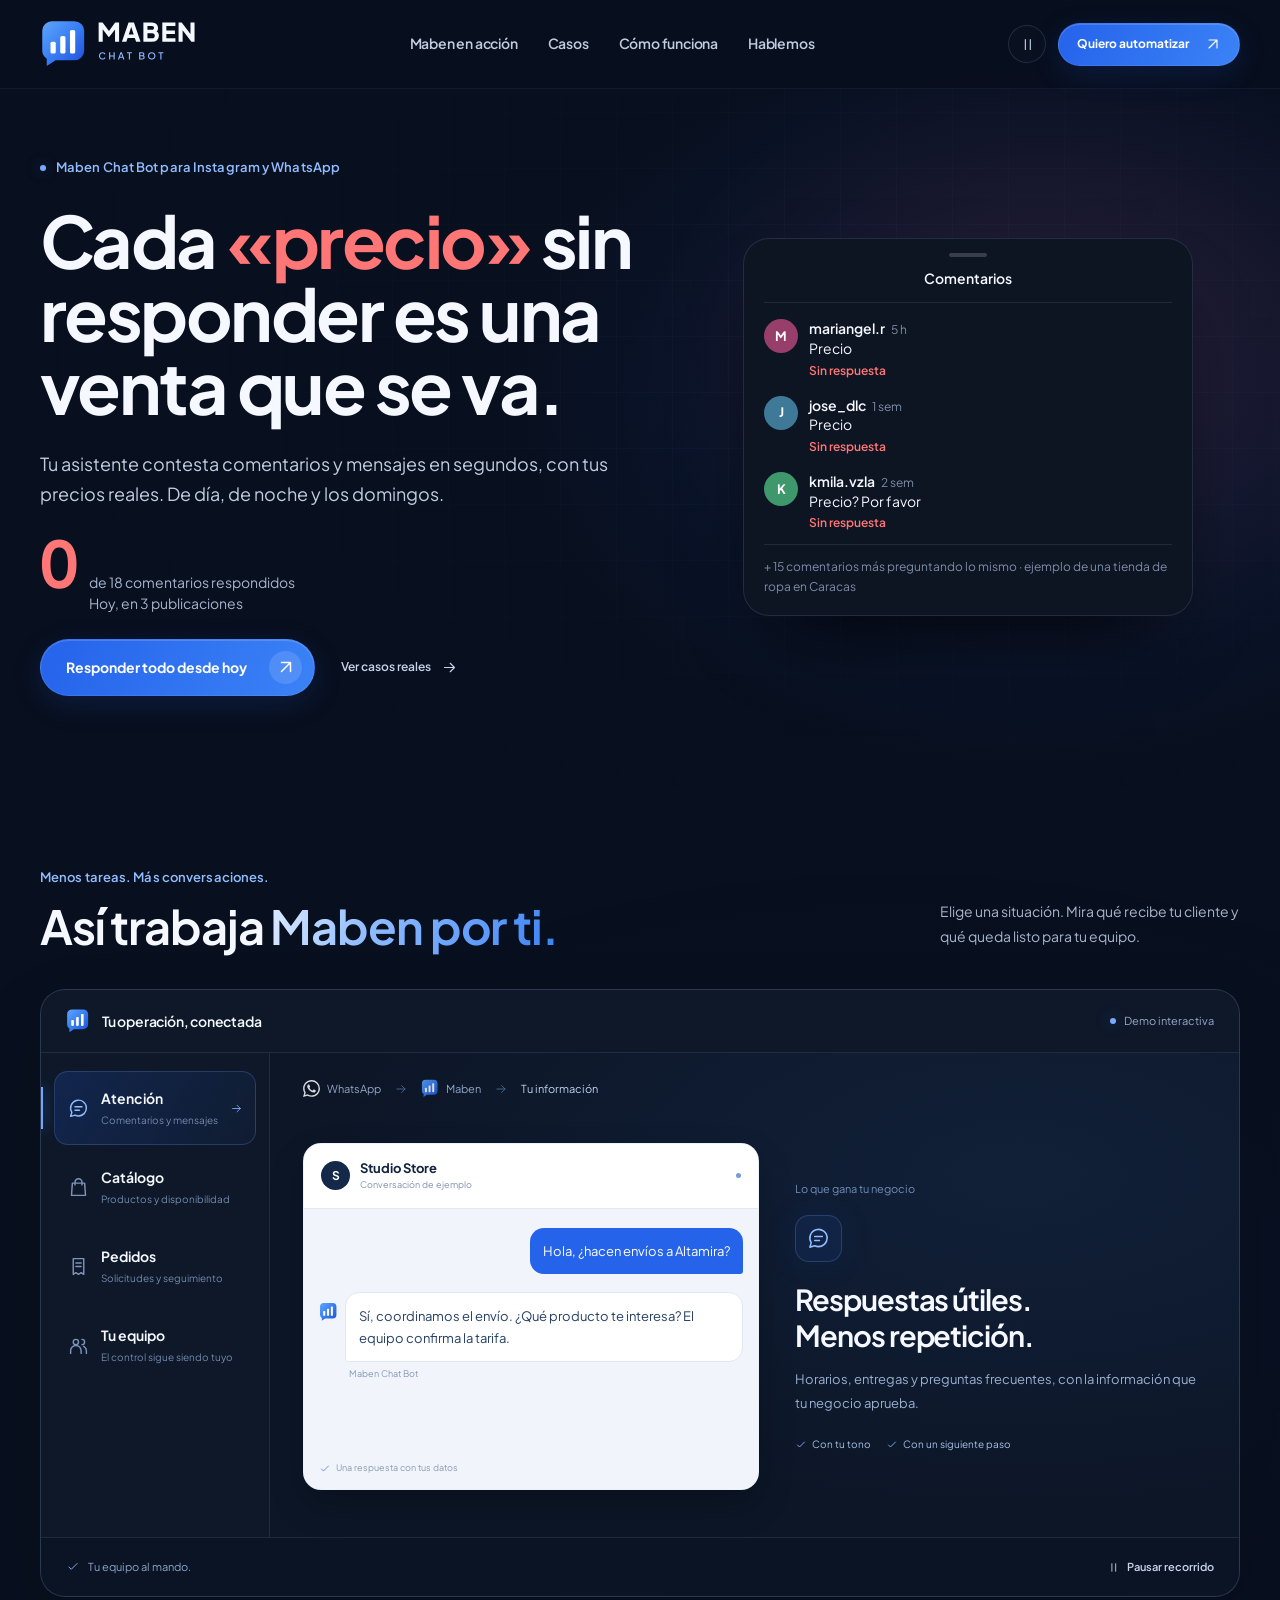
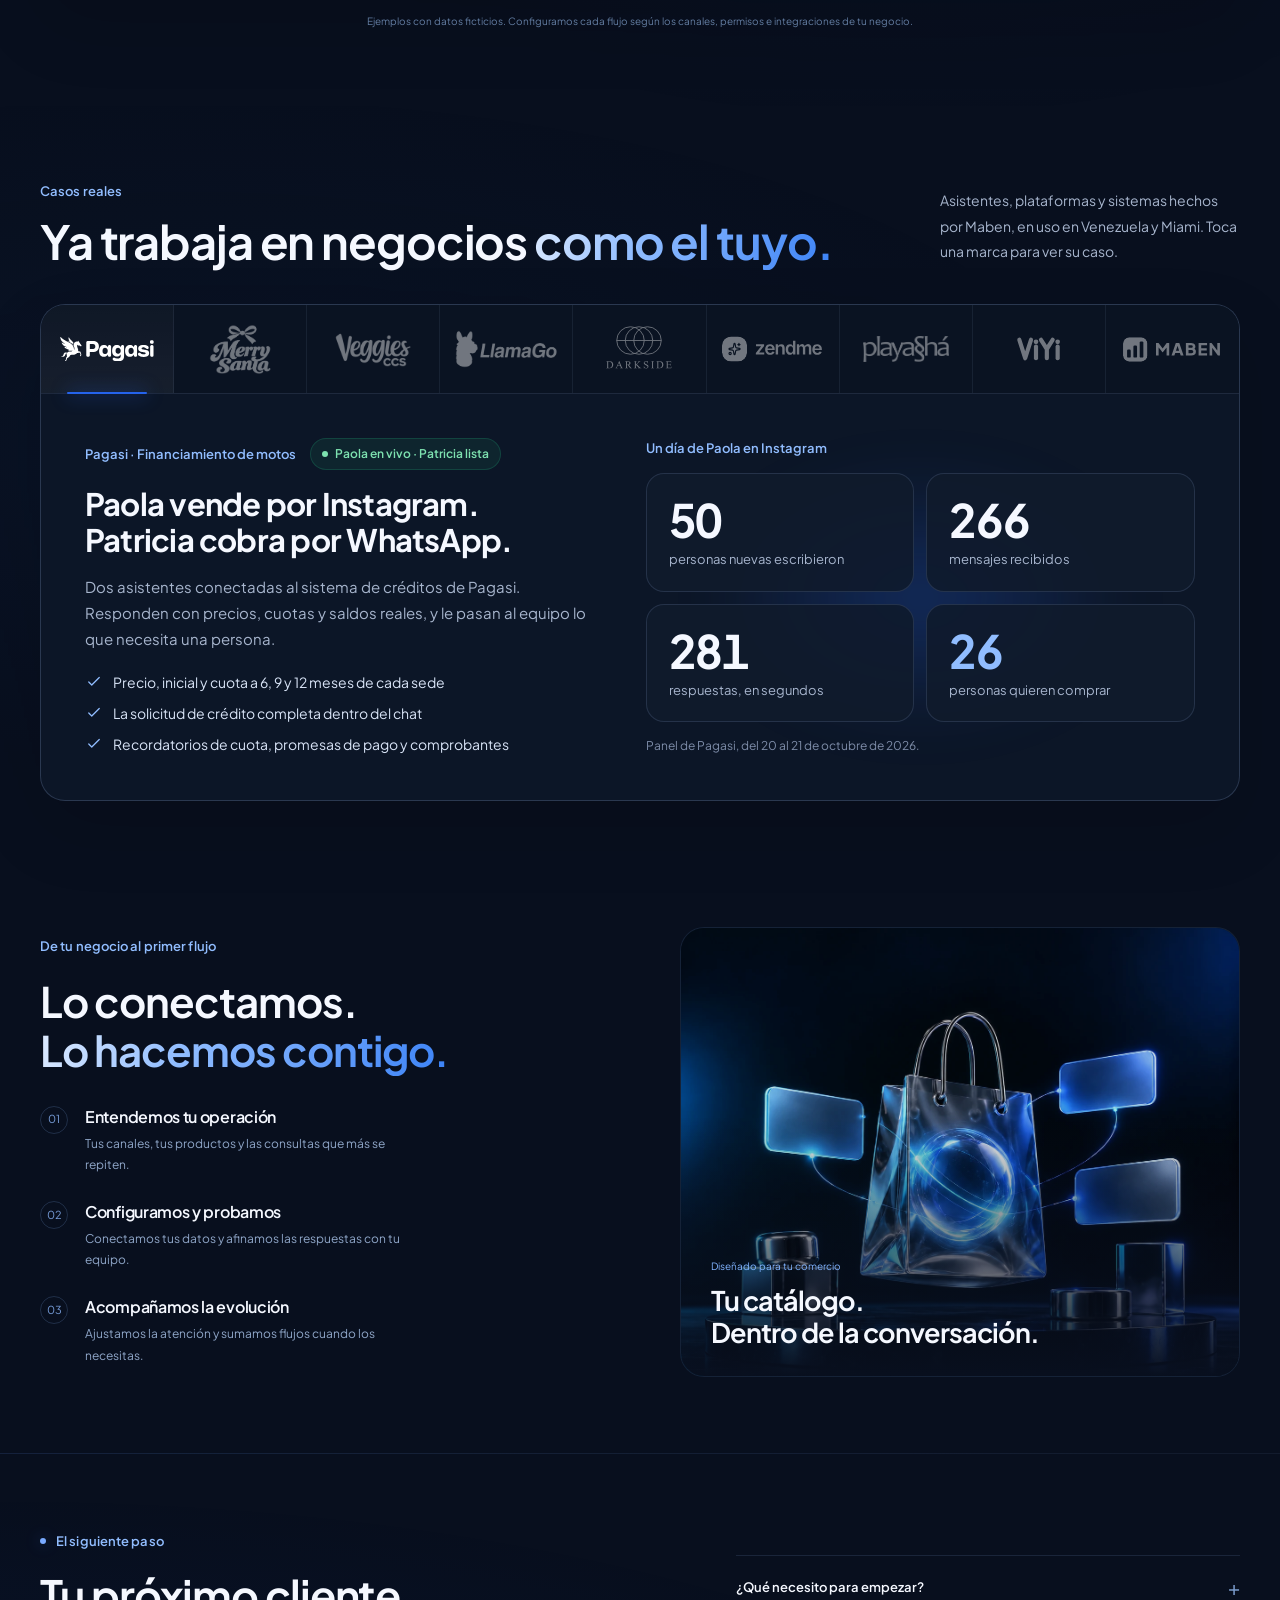
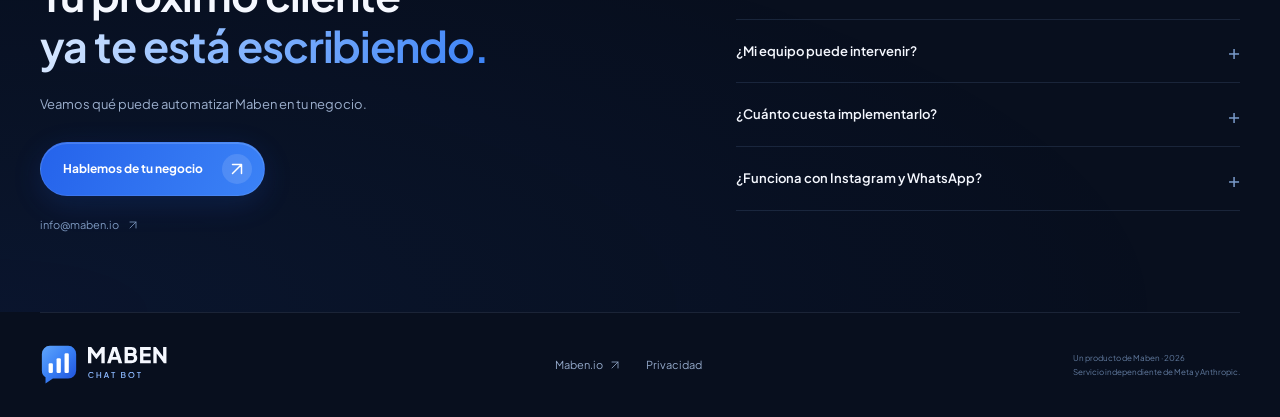
==== commit 2d887e16: "Nueva portada en maben.io/chatbot: el «precio» sin respuesta La portada abre con el problema: coment" ====
--- a/chatbot/index.html
+++ b/chatbot/index.html
@@ -1,5 +1,5 @@
 <!doctype html>
-<html lang="es" data-motion="on"><head><meta charset="utf-8"><meta name="viewport" content="width=device-width,initial-scale=1"><meta name="theme-color" content="#080f1e"><title>Maben Chat Bot · Tu negocio en modo automático</title><meta name="description" content="Maben Chat Bot conecta Instagram, WhatsApp y Facebook con la información de tu negocio. Automatiza consultas, acompaña ventas y mantén a tu equipo al mando."><link rel="preload" as="font" href="assets/PlusJakartaSans-Variable.ttf" type="font/ttf" crossorigin><link rel="preload" as="image" href="assets/maben-intelligence.webp"><link rel="stylesheet" href="style.css"><link rel="icon" type="image/svg+xml" href="assets/maben-chatbot-icon.svg"><link rel="canonical" href="https://maben.io/chatbot/"><meta property="og:type" content="website"><meta property="og:locale" content="es_VE"><meta property="og:site_name" content="Maben"><meta property="og:title" content="Maben Chat Bot · Tu negocio en modo automático"><meta property="og:description" content="Conversaciones que conectan con tu negocio. Automatización para Instagram, WhatsApp y Facebook, con tu equipo al mando."><meta property="og:url" content="https://maben.io/chatbot/"><meta property="og:image" content="https://maben.io/chatbot/assets/maben-chatbot-social.jpg"><meta name="twitter:card" content="summary_large_image"></head>
+<html lang="es" data-motion="on"><head><meta charset="utf-8"><meta name="viewport" content="width=device-width,initial-scale=1"><meta name="theme-color" content="#080f1e"><title>Maben Chat Bot · Ningún «precio» sin respuesta</title><meta name="description" content="Maben Chat Bot conecta Instagram, WhatsApp y Facebook con la información de tu negocio. Automatiza consultas, acompaña ventas y mantén a tu equipo al mando."><link rel="preload" as="font" href="assets/PlusJakartaSans-Variable.ttf" type="font/ttf" crossorigin><link rel="stylesheet" href="style.css"><link rel="icon" type="image/svg+xml" href="assets/maben-chatbot-icon.svg"><link rel="canonical" href="https://maben.io/chatbot/"><meta property="og:type" content="website"><meta property="og:locale" content="es_VE"><meta property="og:site_name" content="Maben"><meta property="og:title" content="Maben Chat Bot · Ningún «precio» sin respuesta"><meta property="og:description" content="Cada «precio» sin responder es una venta que se va. Maben Chat Bot contesta comentarios y mensajes en segundos, con tus precios reales."><meta property="og:url" content="https://maben.io/chatbot/"><meta property="og:image" content="https://maben.io/chatbot/assets/maben-chatbot-social.jpg"><meta name="twitter:card" content="summary_large_image"></head>
 <body>
 <a class="skip" href="#contenido">Ir al contenido</a>
 <svg class="icon-library" aria-hidden="true" xmlns="http://www.w3.org/2000/svg"><defs>
@@ -25,36 +25,25 @@
  <nav id="mobile-nav" class="mobile-nav" aria-label="Menú móvil" hidden><a href="#automatizaciones">Maben en acción</a><a href="#casos">Casos</a><a href="#como-funciona">Cómo funciona</a><a href="#contacto">Hablemos</a></nav>
 </header>
 <main id="contenido">
- <section class="hero" id="inicio" aria-labelledby="hero-title">
-  <div class="hero-visual" aria-hidden="true"><img src="assets/maben-intelligence.webp" alt="" width="1672" height="941" fetchpriority="high"></div>
-  <div class="hero-shade" aria-hidden="true"></div>
-  <div class="container hero-grid">
-   <div class="hero-copy">
-    <p class="eyebrow hero-enter"><span class="status-dot"></span> Inteligencia que conoce tu negocio</p>
-    <h1 id="hero-title" class="hero-enter">Tu negocio.<br>En modo<br><span class="gradient-text">automático.</span></h1>
-    <p class="hero-description hero-enter">Responde consultas, muestra productos y prepara pedidos desde tus chats. Tu equipo entra cuando hace falta.</p>
-    <div class="hero-actions hero-enter"><a class="button primary" href="#automatizaciones">Verlo en acción <span class="button-arrow"><svg class="icon"><use href="#i-arrow"/></svg></span></a><button class="text-button" data-open-contact>Hablemos de tu negocio <svg class="icon"><use href="#i-up"/></svg></button></div>
-    <div class="hero-platforms hero-enter" aria-label="Canales para tu negocio"><span><img src="assets/platforms/instagram.svg" alt="" width="18" height="18">Instagram</span><span><img src="assets/platforms/whatsapp.svg" alt="" width="18" height="18">WhatsApp</span><span><img src="assets/platforms/facebook.svg" alt="" width="18" height="18">Facebook</span></div>
+ <section class="pain-hero" id="inicio" aria-labelledby="hero-title">
+  <div class="container pain-grid">
+   <div class="pain-copy">
+    <p class="eyebrow hero-enter"><span class="status-dot"></span> Maben Chat Bot para Instagram y WhatsApp</p>
+    <h1 id="hero-title" class="hero-enter">Cada <q>precio</q> sin responder es una venta que se va.</h1>
+    <p class="pain-lede hero-enter">Tu asistente contesta comentarios y mensajes en segundos, con tus precios reales. De día, de noche y los domingos.</p>
+    <div class="pain-tally hero-enter"><b id="pain-count">0</b><span>de 18 comentarios respondidos<br><span id="pain-caption">Hoy, en 3 publicaciones</span></span></div>
+    <div class="hero-actions hero-enter"><a class="button primary" href="https://wa.me/584143691704?text=Hola%2C%20Maben.%20Quiero%20que%20Maben%20Chat%20Bot%20responda%20los%20mensajes%20de%20mi%20negocio." target="_blank" rel="noopener noreferrer">Responder todo desde hoy <span class="button-arrow"><svg class="icon"><use href="#i-up"/></svg></span></a><a class="text-button" href="#casos">Ver casos reales <svg class="icon"><use href="#i-arrow"/></svg></a></div>
    </div>
-   <div class="phone-stage hero-enter">
-    <div class="phone-aura" aria-hidden="true"></div>
-    <div class="hero-phone" aria-label="Demostración: de una consulta a una solicitud de compra">
-     <div class="phone-status" aria-hidden="true"><span>9:41</span><i></i><span class="signal">▰ ▰ ▰</span></div>
-     <div class="phone-header"><span class="phone-back" aria-hidden="true">‹</span><span class="store-avatar"><svg class="icon"><use href="#i-bag"/></svg></span><div><strong>Studio Store</strong><small>Asistente de Maben <span>· Demo</span></small></div><span class="phone-more" aria-hidden="true">···</span></div>
-     <div class="phone-conversation" id="hero-conversation">
-      <span class="phone-day">Una compra, paso a paso</span>
-      <div class="phone-message customer story-item" style="--delay:0s"><p id="hero-question">¿Tienen esta camisa en talla M?</p><small>10:32 <span>✓✓</span></small></div>
-      <div class="phone-message assistant story-item" style="--delay:.4s"><p id="hero-answer">Sí, en negro. Te muestro los detalles.</p><small>Maben Chat Bot</small></div>
-      <div class="product-card story-item" style="--delay:.85s"><img src="assets/camisa-demo.webp" alt="Camisa negra del catálogo de ejemplo" width="500" height="500"><div><span>Tu catálogo, conectado</span><strong>Camisa Essential</strong><small>Negro · Talla M</small><b>$35<span>.00</span></b></div></div>
-      <div class="phone-message customer story-item" style="--delay:1.4s"><p>Perfecto. La quiero para retirar.</p><small>10:33 <span>✓✓</span></small></div>
-      <div class="phone-order story-item" style="--delay:1.9s"><span class="order-check"><svg class="icon"><use href="#i-check"/></svg></span><div><strong>Solicitud preparada</strong><p>Camisa Essential · M · Retiro</p><small>Tu equipo confirma la compra</small></div></div>
-     </div>
-     <div class="phone-composer" aria-hidden="true"><span>+</span><span>Escribe un mensaje…</span><svg class="icon"><use href="#i-send"/></svg></div>
-     <div class="phone-channels" role="group" aria-label="Canal del teléfono"><button data-phone-channel="whatsapp" class="active" aria-pressed="true"><img src="assets/platforms/whatsapp.svg" alt="" width="14" height="14">WhatsApp</button><button data-phone-channel="instagram" aria-pressed="false"><img src="assets/platforms/instagram.svg" alt="" width="14" height="14">Instagram</button><button id="replay-phone" aria-label="Repetir conversación" title="Repetir conversación"><svg class="icon"><use href="#i-repeat"/></svg></button></div>
-    </div>
+   <div class="pain-sheet hero-enter" role="img" aria-label="Ejemplo: tres comentarios que preguntan el precio pasan de no tener respuesta a recibirla en segundos">
+    <div class="pain-sheet-head"><i></i>Comentarios</div>
+    <ul class="pain-cms">
+     <li class="pain-cm"><span class="av" style="--h:330">M</span><div><b>mariangel.r</b><time>5 h</time><p>Precio</p><span class="pain-state">Sin respuesta</span><div class="pain-reply"><span class="av av-maben"><img src="assets/maben-chatbot-icon.svg" alt="" width="18" height="19"></span><div><b>tutienda.ve</b><small>✓✓ 4 s</small><p>@mariangel.r Está en $45 y queda en todas las tallas. Te escribimos por privado.</p></div></div></div></li>
+     <li class="pain-cm"><span class="av" style="--h:200">J</span><div><b>jose_dlc</b><time>1 sem</time><p>Precio</p><span class="pain-state">Sin respuesta</span><div class="pain-reply"><span class="av av-maben"><img src="assets/maben-chatbot-icon.svg" alt="" width="18" height="19"></span><div><b>tutienda.ve</b><small>✓✓ 3 s</small><p>@jose_dlc $45, en Caracas y Valencia. Te escribimos por privado.</p></div></div></div></li>
+     <li class="pain-cm"><span class="av" style="--h:150">K</span><div><b>kmila.vzla</b><time>2 sem</time><p>Precio? Por favor</p><span class="pain-state">Sin respuesta</span><div class="pain-reply"><span class="av av-maben"><img src="assets/maben-chatbot-icon.svg" alt="" width="18" height="19"></span><div><b>tutienda.ve</b><small>✓✓ 4 s</small><p>@kmila.vzla Está en $45. Te escribimos por privado.</p></div></div></div></li>
+    </ul>
+    <p class="pain-more">+ 15 comentarios más preguntando lo mismo · ejemplo de una tienda de ropa en Caracas</p>
    </div>
   </div>
-  <div class="container hero-bottom"><p>Una consulta entra.<br><strong>Tu negocio sigue avanzando.</strong></p><div class="provider-logos"><span>Conexiones con</span><span><img src="assets/platforms/meta.svg" alt="" width="29" height="22">Meta</span><span><img src="assets/platforms/claude.svg" alt="" width="21" height="21">Claude</span></div><a href="#automatizaciones" aria-label="Explorar Maben en acción"><svg class="icon"><use href="#i-arrow"/></svg></a></div>
  </section>
 
  <section class="demo-section section" id="automatizaciones" aria-labelledby="demo-title">
--- a/chatbot/style.css
+++ b/chatbot/style.css
@@ -102,3 +102,44 @@
 h1,h2,h3{letter-spacing:-.02em}
 .hero h1{letter-spacing:-.034em}
 .section-heading h2,.implementation-copy h2,.contact-copy h2,.dialog-head h2{letter-spacing:-.024em}
+
+/* ---------- Portada: el «precio» sin respuesta ---------- */
+.pain-hero{position:relative;overflow:hidden;background:radial-gradient(45% 55% at 82% 45%,#ef444420,transparent 70%),radial-gradient(55% 65% at 80% 50%,#2563eb26,transparent 75%),#080f1e}
+.pain-hero::before{content:"";position:absolute;inset:0;background-image:linear-gradient(#abc7ff09 1px,transparent 1px),linear-gradient(90deg,#abc7ff09 1px,transparent 1px);background-size:56px 56px;-webkit-mask-image:radial-gradient(70% 60% at 70% 45%,#000,transparent);mask-image:radial-gradient(70% 60% at 70% 45%,#000,transparent);pointer-events:none}
+.pain-grid{position:relative;display:grid;grid-template-columns:minmax(0,1.05fr) minmax(0,.95fr);gap:56px;align-items:center;padding-block:158px 96px}
+.pain-copy{display:grid;gap:26px;min-width:0}
+.pain-copy .eyebrow{margin:0}
+.pain-copy h1{margin:0;font-size:clamp(46px,5.6vw,82px);line-height:1.02;font-weight:700;letter-spacing:-.035em;text-wrap:balance}
+.pain-copy h1 q{quotes:"«" "»";color:#ff7676;transition:color .5s}
+.pain-hero.solved .pain-copy h1 q{color:#91bdff}
+.pain-lede{max-width:46ch;font-size:18px;line-height:1.65;color:#c0cce0}
+.pain-tally{display:flex;align-items:baseline;gap:14px}
+.pain-tally b{font-size:64px;line-height:.9;font-weight:700;letter-spacing:-.04em;color:#ff7676;font-variant-numeric:tabular-nums;transition:color .5s}
+.pain-hero.solved .pain-tally b{color:#4ade80}
+.pain-tally>span{font-size:14px;line-height:1.45;color:var(--muted)}
+.pain-copy .hero-actions{margin-top:0}
+.pain-copy>.hero-enter:nth-child(2){animation-delay:.08s}
+.pain-copy>.hero-enter:nth-child(3){animation-delay:.16s}
+.pain-copy>.hero-enter:nth-child(4){animation-delay:.24s}
+.pain-copy>.hero-enter:nth-child(5){animation-delay:.32s}
+.pain-sheet{width:min(450px,100%);justify-self:center;padding:10px 20px 18px;border-radius:26px;background:#0d1422;border:1px solid #abc7ff24;box-shadow:0 40px 80px -40px #000;animation-delay:.2s}
+.pain-sheet-head{display:grid;justify-items:center;gap:10px;padding:4px 0 12px;border-bottom:1px solid #abc7ff1f;font-size:14px;font-weight:600}
+.pain-sheet-head i{width:38px;height:4px;border-radius:4px;background:#ffffff2e}
+.pain-cms{display:grid;gap:16px;margin:0;padding:16px 0 0;list-style:none}
+.pain-cm{display:grid;grid-template-columns:34px minmax(0,1fr);gap:11px;font-size:14px;line-height:1.4}
+.pain-cm p{margin:0}
+.pain-cm b{font-weight:600}
+.pain-cm time{margin-left:6px;font-size:12px;color:#7d8ca8}
+.pain-cm .av{width:34px;height:34px;border-radius:50%;display:grid;place-items:center;font-size:13px;font-weight:700;color:#fff;background:hsl(var(--h) 42% 42%)}
+.pain-state{display:block;margin-top:4px;font-size:12px;font-weight:600;color:#ff7676}
+.pain-reply{display:none;grid-template-columns:28px minmax(0,1fr);gap:9px;margin-top:10px}
+.pain-reply .av-maben{width:28px;height:28px;background:#2563eb}
+.pain-reply .av-maben img{width:16px;height:auto}
+.pain-reply small{display:inline-flex;gap:5px;margin-left:6px;font-size:11px;color:#91bdff}
+.pain-hero.solved .pain-reply{display:grid;animation:pain-pop .4s both}
+.pain-hero.solved .pain-state{display:none}
+@keyframes pain-pop{from{opacity:0;transform:translateY(6px)}to{opacity:1;transform:none}}
+.pain-more{margin:12px 0 0;padding-top:12px;border-top:1px solid #abc7ff1f;font-size:12px;color:#7d8ca8}
+@media(max-width:920px){.pain-grid{grid-template-columns:minmax(0,1fr);padding-block:130px 72px}}
+@media(max-width:600px){.pain-grid{gap:40px;padding-block:112px 56px}.pain-copy h1{font-size:clamp(38px,10.5vw,50px)}.pain-lede{font-size:16px}.pain-tally b{font-size:52px}.pain-sheet{padding:10px 16px 16px}}
+html[data-motion="off"] .pain-hero *{animation:none!important;transition:none!important}
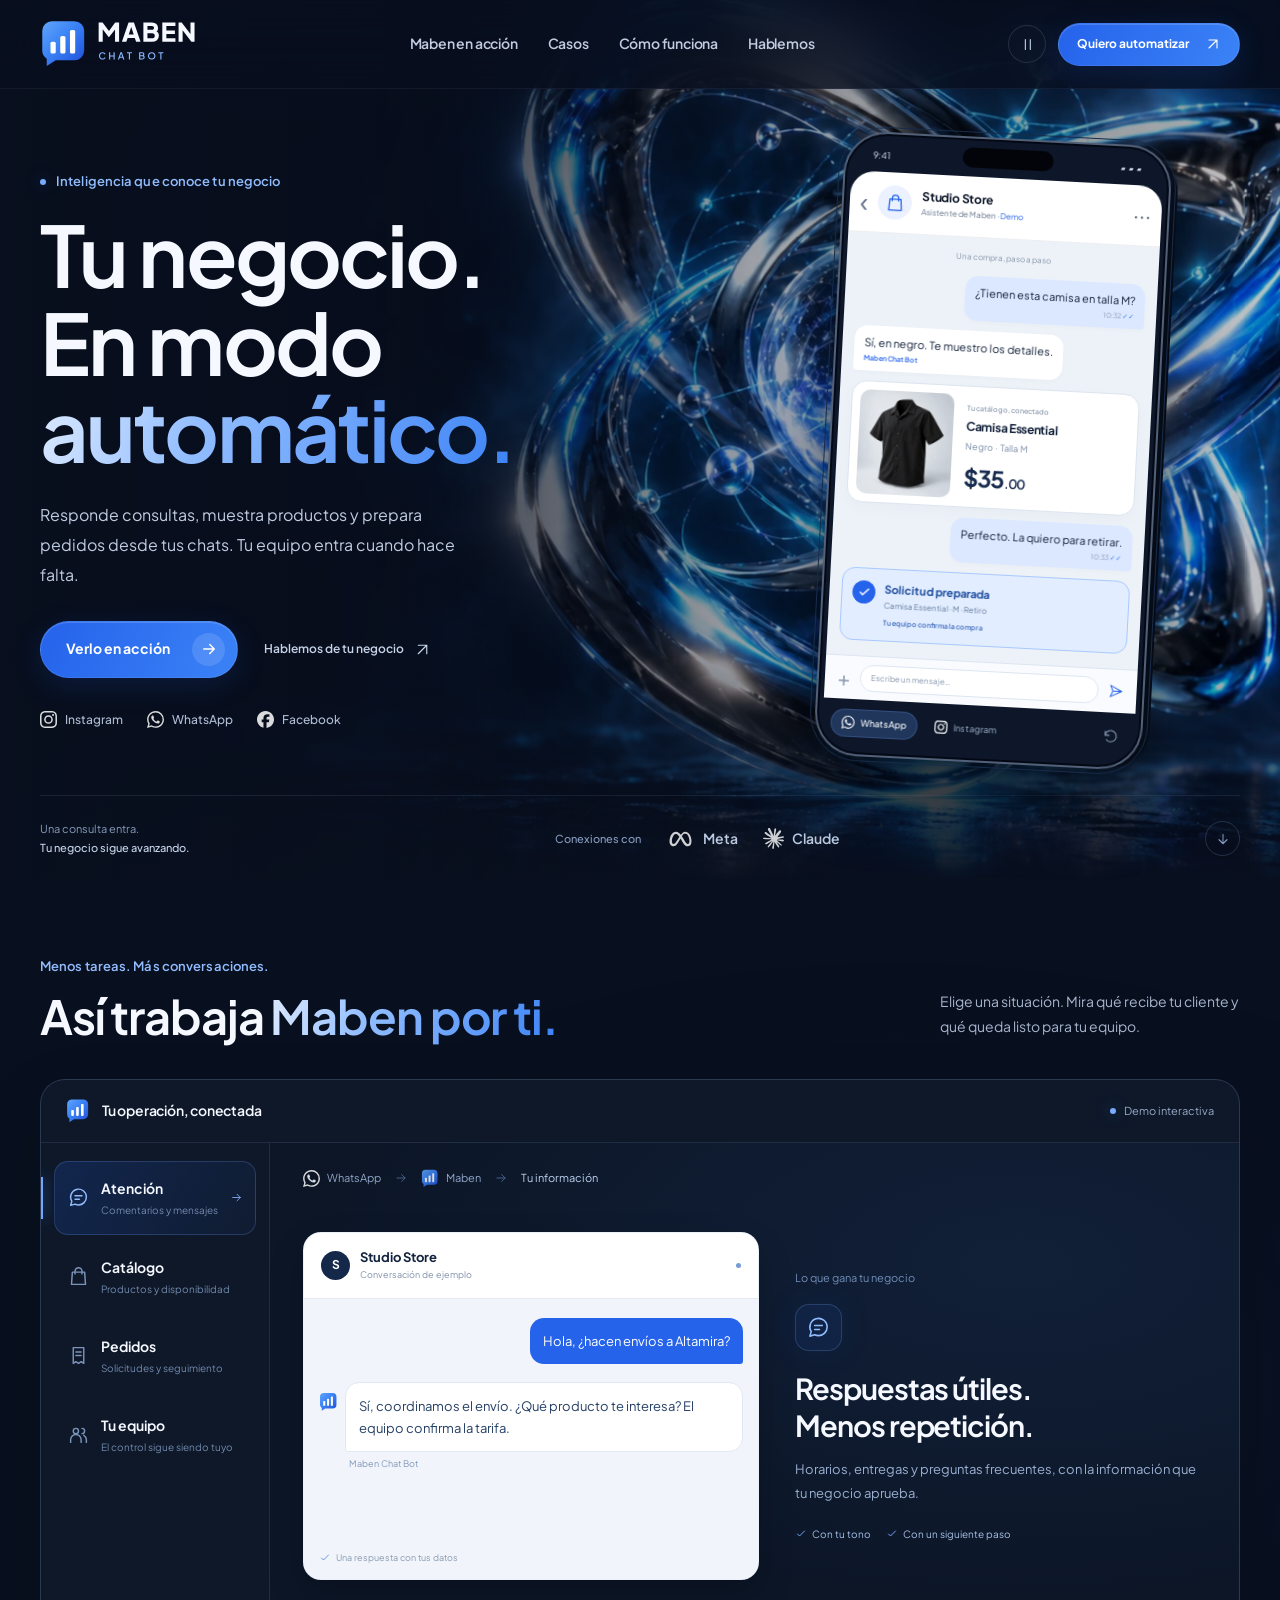
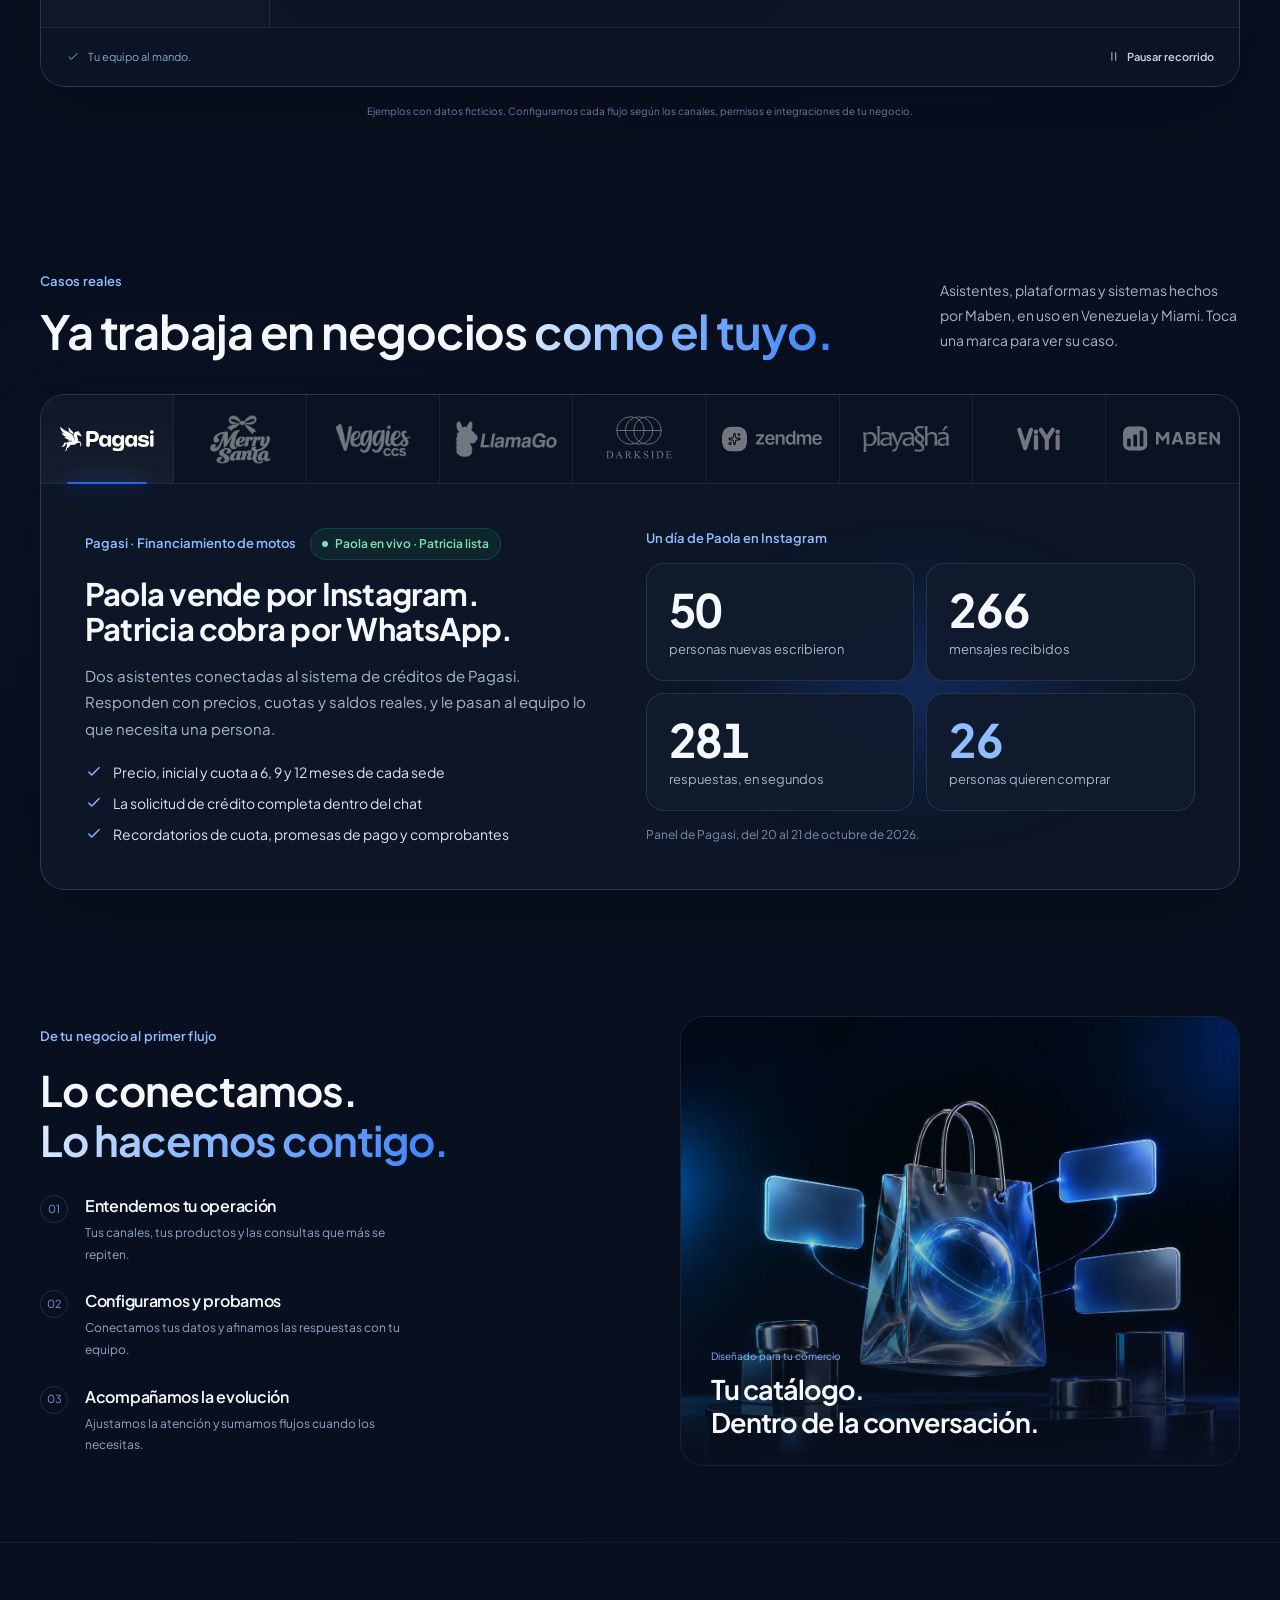
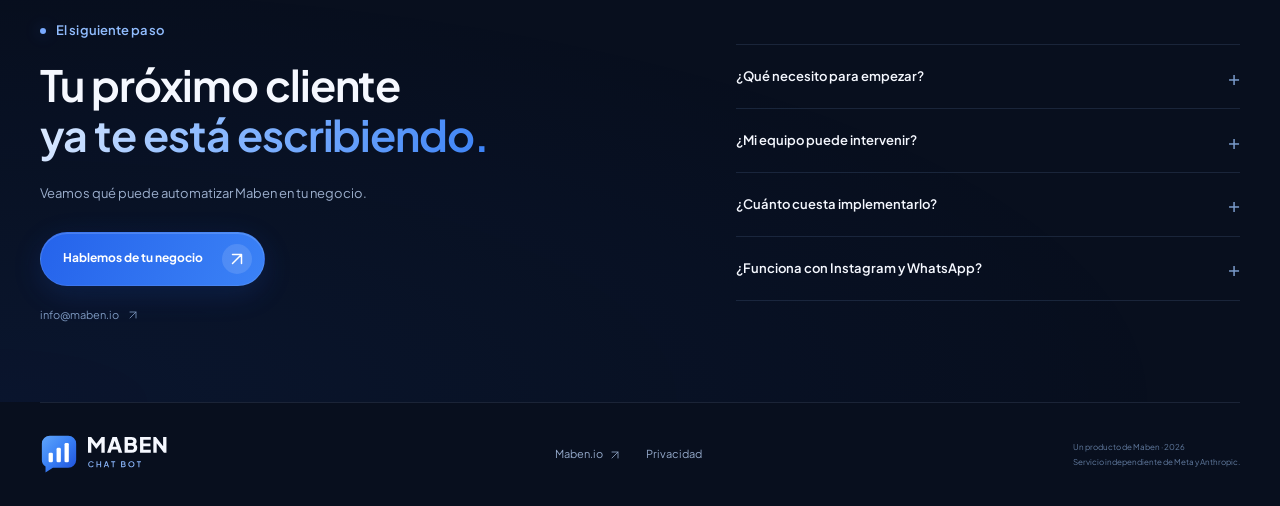
==== commit d581d2dc: "Vuelve a la portada anterior en maben.io/chatbot Deshace el cambio de la portada del «precio» sin re" ====
--- a/chatbot/index.html
+++ b/chatbot/index.html
@@ -1,5 +1,5 @@
 <!doctype html>
-<html lang="es" data-motion="on"><head><meta charset="utf-8"><meta name="viewport" content="width=device-width,initial-scale=1"><meta name="theme-color" content="#080f1e"><title>Maben Chat Bot · Ningún «precio» sin respuesta</title><meta name="description" content="Maben Chat Bot conecta Instagram, WhatsApp y Facebook con la información de tu negocio. Automatiza consultas, acompaña ventas y mantén a tu equipo al mando."><link rel="preload" as="font" href="assets/PlusJakartaSans-Variable.ttf" type="font/ttf" crossorigin><link rel="stylesheet" href="style.css"><link rel="icon" type="image/svg+xml" href="assets/maben-chatbot-icon.svg"><link rel="canonical" href="https://maben.io/chatbot/"><meta property="og:type" content="website"><meta property="og:locale" content="es_VE"><meta property="og:site_name" content="Maben"><meta property="og:title" content="Maben Chat Bot · Ningún «precio» sin respuesta"><meta property="og:description" content="Cada «precio» sin responder es una venta que se va. Maben Chat Bot contesta comentarios y mensajes en segundos, con tus precios reales."><meta property="og:url" content="https://maben.io/chatbot/"><meta property="og:image" content="https://maben.io/chatbot/assets/maben-chatbot-social.jpg"><meta name="twitter:card" content="summary_large_image"></head>
+<html lang="es" data-motion="on"><head><meta charset="utf-8"><meta name="viewport" content="width=device-width,initial-scale=1"><meta name="theme-color" content="#080f1e"><title>Maben Chat Bot · Tu negocio en modo automático</title><meta name="description" content="Maben Chat Bot conecta Instagram, WhatsApp y Facebook con la información de tu negocio. Automatiza consultas, acompaña ventas y mantén a tu equipo al mando."><link rel="preload" as="font" href="assets/PlusJakartaSans-Variable.ttf" type="font/ttf" crossorigin><link rel="preload" as="image" href="assets/maben-intelligence.webp"><link rel="stylesheet" href="style.css"><link rel="icon" type="image/svg+xml" href="assets/maben-chatbot-icon.svg"><link rel="canonical" href="https://maben.io/chatbot/"><meta property="og:type" content="website"><meta property="og:locale" content="es_VE"><meta property="og:site_name" content="Maben"><meta property="og:title" content="Maben Chat Bot · Tu negocio en modo automático"><meta property="og:description" content="Conversaciones que conectan con tu negocio. Automatización para Instagram, WhatsApp y Facebook, con tu equipo al mando."><meta property="og:url" content="https://maben.io/chatbot/"><meta property="og:image" content="https://maben.io/chatbot/assets/maben-chatbot-social.jpg"><meta name="twitter:card" content="summary_large_image"></head>
 <body>
 <a class="skip" href="#contenido">Ir al contenido</a>
 <svg class="icon-library" aria-hidden="true" xmlns="http://www.w3.org/2000/svg"><defs>
@@ -25,25 +25,36 @@
  <nav id="mobile-nav" class="mobile-nav" aria-label="Menú móvil" hidden><a href="#automatizaciones">Maben en acción</a><a href="#casos">Casos</a><a href="#como-funciona">Cómo funciona</a><a href="#contacto">Hablemos</a></nav>
 </header>
 <main id="contenido">
- <section class="pain-hero" id="inicio" aria-labelledby="hero-title">
-  <div class="container pain-grid">
-   <div class="pain-copy">
-    <p class="eyebrow hero-enter"><span class="status-dot"></span> Maben Chat Bot para Instagram y WhatsApp</p>
-    <h1 id="hero-title" class="hero-enter">Cada <q>precio</q> sin responder es una venta que se va.</h1>
-    <p class="pain-lede hero-enter">Tu asistente contesta comentarios y mensajes en segundos, con tus precios reales. De día, de noche y los domingos.</p>
-    <div class="pain-tally hero-enter"><b id="pain-count">0</b><span>de 18 comentarios respondidos<br><span id="pain-caption">Hoy, en 3 publicaciones</span></span></div>
-    <div class="hero-actions hero-enter"><a class="button primary" href="https://wa.me/584143691704?text=Hola%2C%20Maben.%20Quiero%20que%20Maben%20Chat%20Bot%20responda%20los%20mensajes%20de%20mi%20negocio." target="_blank" rel="noopener noreferrer">Responder todo desde hoy <span class="button-arrow"><svg class="icon"><use href="#i-up"/></svg></span></a><a class="text-button" href="#casos">Ver casos reales <svg class="icon"><use href="#i-arrow"/></svg></a></div>
+ <section class="hero" id="inicio" aria-labelledby="hero-title">
+  <div class="hero-visual" aria-hidden="true"><img src="assets/maben-intelligence.webp" alt="" width="1672" height="941" fetchpriority="high"></div>
+  <div class="hero-shade" aria-hidden="true"></div>
+  <div class="container hero-grid">
+   <div class="hero-copy">
+    <p class="eyebrow hero-enter"><span class="status-dot"></span> Inteligencia que conoce tu negocio</p>
+    <h1 id="hero-title" class="hero-enter">Tu negocio.<br>En modo<br><span class="gradient-text">automático.</span></h1>
+    <p class="hero-description hero-enter">Responde consultas, muestra productos y prepara pedidos desde tus chats. Tu equipo entra cuando hace falta.</p>
+    <div class="hero-actions hero-enter"><a class="button primary" href="#automatizaciones">Verlo en acción <span class="button-arrow"><svg class="icon"><use href="#i-arrow"/></svg></span></a><button class="text-button" data-open-contact>Hablemos de tu negocio <svg class="icon"><use href="#i-up"/></svg></button></div>
+    <div class="hero-platforms hero-enter" aria-label="Canales para tu negocio"><span><img src="assets/platforms/instagram.svg" alt="" width="18" height="18">Instagram</span><span><img src="assets/platforms/whatsapp.svg" alt="" width="18" height="18">WhatsApp</span><span><img src="assets/platforms/facebook.svg" alt="" width="18" height="18">Facebook</span></div>
    </div>
-   <div class="pain-sheet hero-enter" role="img" aria-label="Ejemplo: tres comentarios que preguntan el precio pasan de no tener respuesta a recibirla en segundos">
-    <div class="pain-sheet-head"><i></i>Comentarios</div>
-    <ul class="pain-cms">
-     <li class="pain-cm"><span class="av" style="--h:330">M</span><div><b>mariangel.r</b><time>5 h</time><p>Precio</p><span class="pain-state">Sin respuesta</span><div class="pain-reply"><span class="av av-maben"><img src="assets/maben-chatbot-icon.svg" alt="" width="18" height="19"></span><div><b>tutienda.ve</b><small>✓✓ 4 s</small><p>@mariangel.r Está en $45 y queda en todas las tallas. Te escribimos por privado.</p></div></div></div></li>
-     <li class="pain-cm"><span class="av" style="--h:200">J</span><div><b>jose_dlc</b><time>1 sem</time><p>Precio</p><span class="pain-state">Sin respuesta</span><div class="pain-reply"><span class="av av-maben"><img src="assets/maben-chatbot-icon.svg" alt="" width="18" height="19"></span><div><b>tutienda.ve</b><small>✓✓ 3 s</small><p>@jose_dlc $45, en Caracas y Valencia. Te escribimos por privado.</p></div></div></div></li>
-     <li class="pain-cm"><span class="av" style="--h:150">K</span><div><b>kmila.vzla</b><time>2 sem</time><p>Precio? Por favor</p><span class="pain-state">Sin respuesta</span><div class="pain-reply"><span class="av av-maben"><img src="assets/maben-chatbot-icon.svg" alt="" width="18" height="19"></span><div><b>tutienda.ve</b><small>✓✓ 4 s</small><p>@kmila.vzla Está en $45. Te escribimos por privado.</p></div></div></div></li>
-    </ul>
-    <p class="pain-more">+ 15 comentarios más preguntando lo mismo · ejemplo de una tienda de ropa en Caracas</p>
+   <div class="phone-stage hero-enter">
+    <div class="phone-aura" aria-hidden="true"></div>
+    <div class="hero-phone" aria-label="Demostración: de una consulta a una solicitud de compra">
+     <div class="phone-status" aria-hidden="true"><span>9:41</span><i></i><span class="signal">▰ ▰ ▰</span></div>
+     <div class="phone-header"><span class="phone-back" aria-hidden="true">‹</span><span class="store-avatar"><svg class="icon"><use href="#i-bag"/></svg></span><div><strong>Studio Store</strong><small>Asistente de Maben <span>· Demo</span></small></div><span class="phone-more" aria-hidden="true">···</span></div>
+     <div class="phone-conversation" id="hero-conversation">
+      <span class="phone-day">Una compra, paso a paso</span>
+      <div class="phone-message customer story-item" style="--delay:0s"><p id="hero-question">¿Tienen esta camisa en talla M?</p><small>10:32 <span>✓✓</span></small></div>
+      <div class="phone-message assistant story-item" style="--delay:.4s"><p id="hero-answer">Sí, en negro. Te muestro los detalles.</p><small>Maben Chat Bot</small></div>
+      <div class="product-card story-item" style="--delay:.85s"><img src="assets/camisa-demo.webp" alt="Camisa negra del catálogo de ejemplo" width="500" height="500"><div><span>Tu catálogo, conectado</span><strong>Camisa Essential</strong><small>Negro · Talla M</small><b>$35<span>.00</span></b></div></div>
+      <div class="phone-message customer story-item" style="--delay:1.4s"><p>Perfecto. La quiero para retirar.</p><small>10:33 <span>✓✓</span></small></div>
+      <div class="phone-order story-item" style="--delay:1.9s"><span class="order-check"><svg class="icon"><use href="#i-check"/></svg></span><div><strong>Solicitud preparada</strong><p>Camisa Essential · M · Retiro</p><small>Tu equipo confirma la compra</small></div></div>
+     </div>
+     <div class="phone-composer" aria-hidden="true"><span>+</span><span>Escribe un mensaje…</span><svg class="icon"><use href="#i-send"/></svg></div>
+     <div class="phone-channels" role="group" aria-label="Canal del teléfono"><button data-phone-channel="whatsapp" class="active" aria-pressed="true"><img src="assets/platforms/whatsapp.svg" alt="" width="14" height="14">WhatsApp</button><button data-phone-channel="instagram" aria-pressed="false"><img src="assets/platforms/instagram.svg" alt="" width="14" height="14">Instagram</button><button id="replay-phone" aria-label="Repetir conversación" title="Repetir conversación"><svg class="icon"><use href="#i-repeat"/></svg></button></div>
+    </div>
    </div>
   </div>
+  <div class="container hero-bottom"><p>Una consulta entra.<br><strong>Tu negocio sigue avanzando.</strong></p><div class="provider-logos"><span>Conexiones con</span><span><img src="assets/platforms/meta.svg" alt="" width="29" height="22">Meta</span><span><img src="assets/platforms/claude.svg" alt="" width="21" height="21">Claude</span></div><a href="#automatizaciones" aria-label="Explorar Maben en acción"><svg class="icon"><use href="#i-arrow"/></svg></a></div>
  </section>
 
  <section class="demo-section section" id="automatizaciones" aria-labelledby="demo-title">
--- a/chatbot/style.css
+++ b/chatbot/style.css
@@ -102,44 +102,3 @@
 h1,h2,h3{letter-spacing:-.02em}
 .hero h1{letter-spacing:-.034em}
 .section-heading h2,.implementation-copy h2,.contact-copy h2,.dialog-head h2{letter-spacing:-.024em}
-
-/* ---------- Portada: el «precio» sin respuesta ---------- */
-.pain-hero{position:relative;overflow:hidden;background:radial-gradient(45% 55% at 82% 45%,#ef444420,transparent 70%),radial-gradient(55% 65% at 80% 50%,#2563eb26,transparent 75%),#080f1e}
-.pain-hero::before{content:"";position:absolute;inset:0;background-image:linear-gradient(#abc7ff09 1px,transparent 1px),linear-gradient(90deg,#abc7ff09 1px,transparent 1px);background-size:56px 56px;-webkit-mask-image:radial-gradient(70% 60% at 70% 45%,#000,transparent);mask-image:radial-gradient(70% 60% at 70% 45%,#000,transparent);pointer-events:none}
-.pain-grid{position:relative;display:grid;grid-template-columns:minmax(0,1.05fr) minmax(0,.95fr);gap:56px;align-items:center;padding-block:158px 96px}
-.pain-copy{display:grid;gap:26px;min-width:0}
-.pain-copy .eyebrow{margin:0}
-.pain-copy h1{margin:0;font-size:clamp(46px,5.6vw,82px);line-height:1.02;font-weight:700;letter-spacing:-.035em;text-wrap:balance}
-.pain-copy h1 q{quotes:"«" "»";color:#ff7676;transition:color .5s}
-.pain-hero.solved .pain-copy h1 q{color:#91bdff}
-.pain-lede{max-width:46ch;font-size:18px;line-height:1.65;color:#c0cce0}
-.pain-tally{display:flex;align-items:baseline;gap:14px}
-.pain-tally b{font-size:64px;line-height:.9;font-weight:700;letter-spacing:-.04em;color:#ff7676;font-variant-numeric:tabular-nums;transition:color .5s}
-.pain-hero.solved .pain-tally b{color:#4ade80}
-.pain-tally>span{font-size:14px;line-height:1.45;color:var(--muted)}
-.pain-copy .hero-actions{margin-top:0}
-.pain-copy>.hero-enter:nth-child(2){animation-delay:.08s}
-.pain-copy>.hero-enter:nth-child(3){animation-delay:.16s}
-.pain-copy>.hero-enter:nth-child(4){animation-delay:.24s}
-.pain-copy>.hero-enter:nth-child(5){animation-delay:.32s}
-.pain-sheet{width:min(450px,100%);justify-self:center;padding:10px 20px 18px;border-radius:26px;background:#0d1422;border:1px solid #abc7ff24;box-shadow:0 40px 80px -40px #000;animation-delay:.2s}
-.pain-sheet-head{display:grid;justify-items:center;gap:10px;padding:4px 0 12px;border-bottom:1px solid #abc7ff1f;font-size:14px;font-weight:600}
-.pain-sheet-head i{width:38px;height:4px;border-radius:4px;background:#ffffff2e}
-.pain-cms{display:grid;gap:16px;margin:0;padding:16px 0 0;list-style:none}
-.pain-cm{display:grid;grid-template-columns:34px minmax(0,1fr);gap:11px;font-size:14px;line-height:1.4}
-.pain-cm p{margin:0}
-.pain-cm b{font-weight:600}
-.pain-cm time{margin-left:6px;font-size:12px;color:#7d8ca8}
-.pain-cm .av{width:34px;height:34px;border-radius:50%;display:grid;place-items:center;font-size:13px;font-weight:700;color:#fff;background:hsl(var(--h) 42% 42%)}
-.pain-state{display:block;margin-top:4px;font-size:12px;font-weight:600;color:#ff7676}
-.pain-reply{display:none;grid-template-columns:28px minmax(0,1fr);gap:9px;margin-top:10px}
-.pain-reply .av-maben{width:28px;height:28px;background:#2563eb}
-.pain-reply .av-maben img{width:16px;height:auto}
-.pain-reply small{display:inline-flex;gap:5px;margin-left:6px;font-size:11px;color:#91bdff}
-.pain-hero.solved .pain-reply{display:grid;animation:pain-pop .4s both}
-.pain-hero.solved .pain-state{display:none}
-@keyframes pain-pop{from{opacity:0;transform:translateY(6px)}to{opacity:1;transform:none}}
-.pain-more{margin:12px 0 0;padding-top:12px;border-top:1px solid #abc7ff1f;font-size:12px;color:#7d8ca8}
-@media(max-width:920px){.pain-grid{grid-template-columns:minmax(0,1fr);padding-block:130px 72px}}
-@media(max-width:600px){.pain-grid{gap:40px;padding-block:112px 56px}.pain-copy h1{font-size:clamp(38px,10.5vw,50px)}.pain-lede{font-size:16px}.pain-tally b{font-size:52px}.pain-sheet{padding:10px 16px 16px}}
-html[data-motion="off"] .pain-hero *{animation:none!important;transition:none!important}
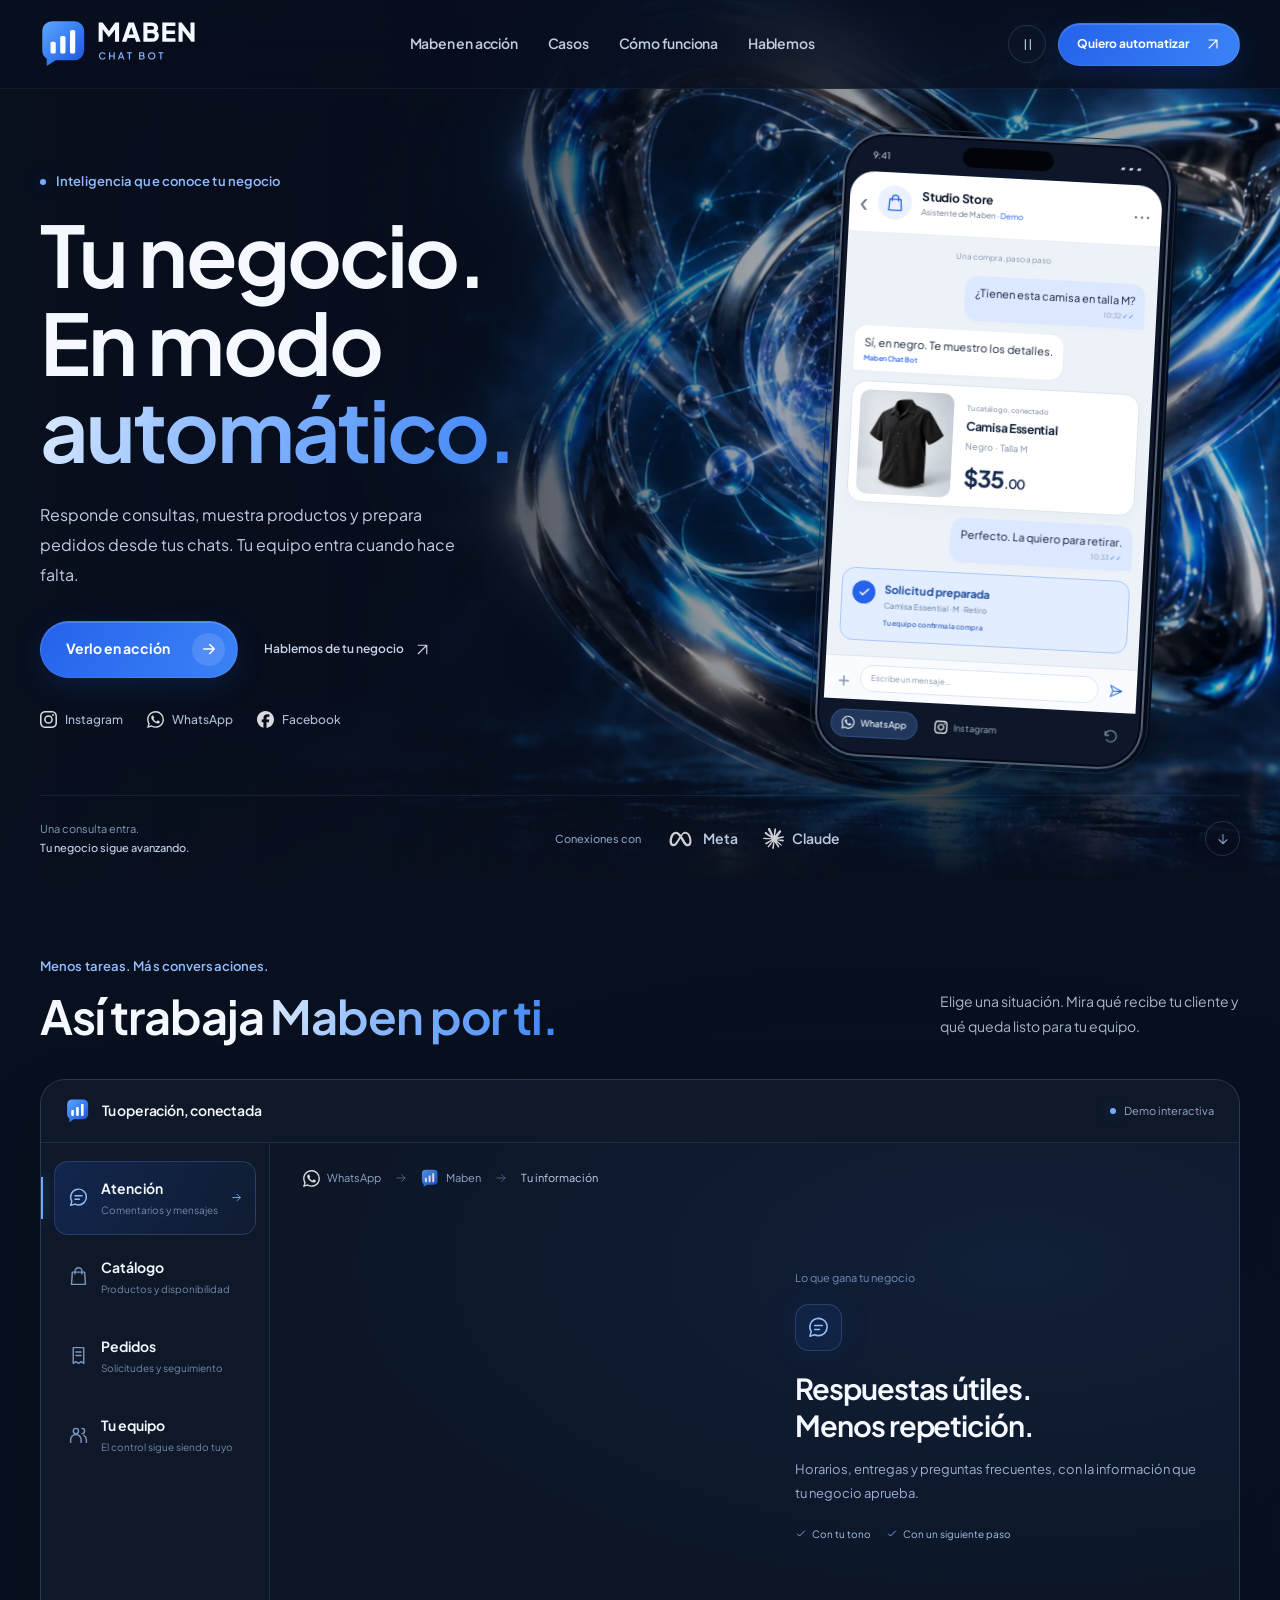
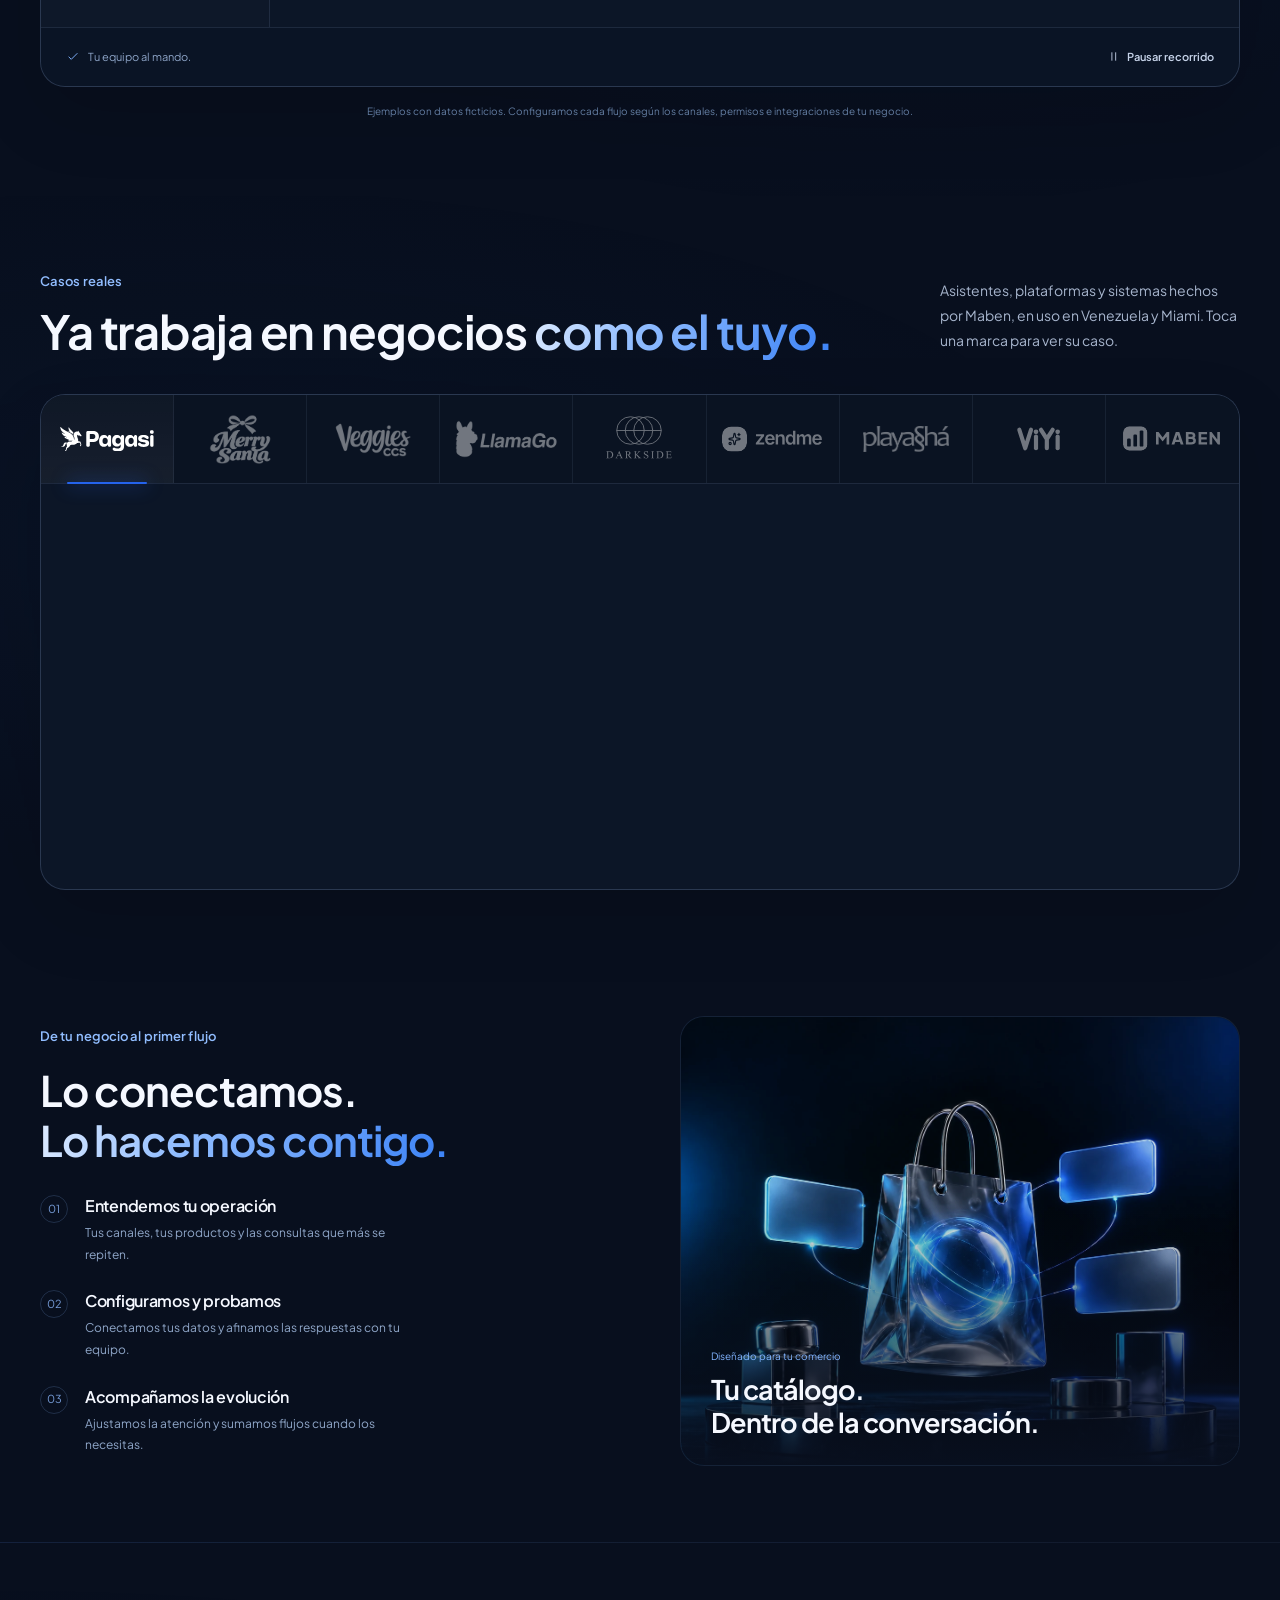
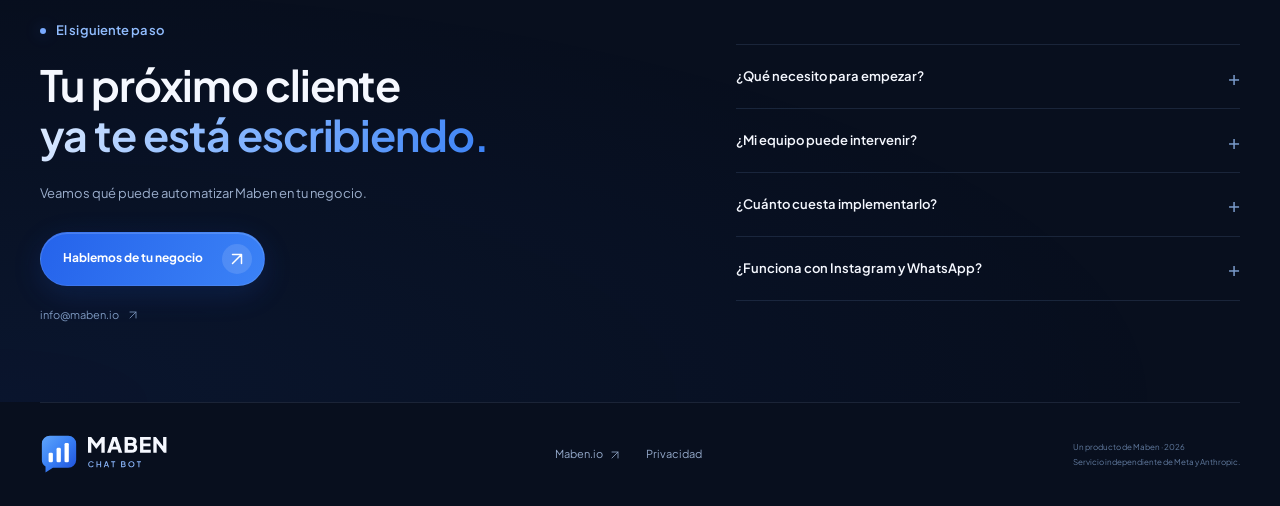
==== commit 0724d8ef: "Versiona los archivos de maben.io/chatbot Cada archivo que carga la página lleva una huella de su co" ====
--- a/chatbot/index.html
+++ b/chatbot/index.html
@@ -1,5 +1,5 @@
 <!doctype html>
-<html lang="es" data-motion="on"><head><meta charset="utf-8"><meta name="viewport" content="width=device-width,initial-scale=1"><meta name="theme-color" content="#080f1e"><title>Maben Chat Bot · Tu negocio en modo automático</title><meta name="description" content="Maben Chat Bot conecta Instagram, WhatsApp y Facebook con la información de tu negocio. Automatiza consultas, acompaña ventas y mantén a tu equipo al mando."><link rel="preload" as="font" href="assets/PlusJakartaSans-Variable.ttf" type="font/ttf" crossorigin><link rel="preload" as="image" href="assets/maben-intelligence.webp"><link rel="stylesheet" href="style.css"><link rel="icon" type="image/svg+xml" href="assets/maben-chatbot-icon.svg"><link rel="canonical" href="https://maben.io/chatbot/"><meta property="og:type" content="website"><meta property="og:locale" content="es_VE"><meta property="og:site_name" content="Maben"><meta property="og:title" content="Maben Chat Bot · Tu negocio en modo automático"><meta property="og:description" content="Conversaciones que conectan con tu negocio. Automatización para Instagram, WhatsApp y Facebook, con tu equipo al mando."><meta property="og:url" content="https://maben.io/chatbot/"><meta property="og:image" content="https://maben.io/chatbot/assets/maben-chatbot-social.jpg"><meta name="twitter:card" content="summary_large_image"></head>
+<html lang="es" data-motion="on"><head><meta charset="utf-8"><meta name="viewport" content="width=device-width,initial-scale=1"><meta name="theme-color" content="#080f1e"><title>Maben Chat Bot · Tu negocio en modo automático</title><meta name="description" content="Maben Chat Bot conecta Instagram, WhatsApp y Facebook con la información de tu negocio. Automatiza consultas, acompaña ventas y mantén a tu equipo al mando."><link rel="preload" as="font" href="assets/PlusJakartaSans-Variable.ttf?v=c1944a75" type="font/ttf" crossorigin><link rel="preload" as="image" href="assets/maben-intelligence.webp?v=ef2a6e2e"><link rel="stylesheet" href="style.css?v=4cfdec9d"><link rel="icon" type="image/svg+xml" href="assets/maben-chatbot-icon.svg?v=ffa71d99"><link rel="canonical" href="https://maben.io/chatbot/"><meta property="og:type" content="website"><meta property="og:locale" content="es_VE"><meta property="og:site_name" content="Maben"><meta property="og:title" content="Maben Chat Bot · Tu negocio en modo automático"><meta property="og:description" content="Conversaciones que conectan con tu negocio. Automatización para Instagram, WhatsApp y Facebook, con tu equipo al mando."><meta property="og:url" content="https://maben.io/chatbot/"><meta property="og:image" content="https://maben.io/chatbot/assets/maben-chatbot-social.jpg?v=f316eee5"><meta name="twitter:card" content="summary_large_image"></head>
 <body>
 <a class="skip" href="#contenido">Ir al contenido</a>
 <svg class="icon-library" aria-hidden="true" xmlns="http://www.w3.org/2000/svg"><defs>
@@ -18,7 +18,7 @@
 <div class="reading-progress" aria-hidden="true"></div>
 <header class="site-header">
  <div class="container nav">
-  <a class="maben-brand" href="#inicio" aria-label="Maben Chat Bot, inicio"><img src="assets/maben-chatbot-logo.svg" alt="Maben Chat Bot" width="235" height="68"></a>
+  <a class="maben-brand" href="#inicio" aria-label="Maben Chat Bot, inicio"><img src="assets/maben-chatbot-logo.svg?v=22e3f925" alt="Maben Chat Bot" width="235" height="68"></a>
   <nav class="desktop-nav" aria-label="Principal"><a href="#automatizaciones">Maben en acción</a><a href="#casos">Casos</a><a href="#como-funciona">Cómo funciona</a><a href="#contacto">Hablemos</a></nav>
   <div class="nav-actions"><button id="motion-toggle" class="icon-button" aria-label="Pausar animaciones" aria-pressed="false" title="Pausar animaciones"><svg class="icon"><use href="#i-pause"/></svg></button><button class="button nav-cta" data-open-contact>Quiero automatizar <svg class="icon"><use href="#i-up"/></svg></button><button class="menu-toggle icon-button" aria-label="Abrir menú" aria-expanded="false" aria-controls="mobile-nav"><span></span><span></span></button></div>
  </div>
@@ -26,7 +26,7 @@
 </header>
 <main id="contenido">
  <section class="hero" id="inicio" aria-labelledby="hero-title">
-  <div class="hero-visual" aria-hidden="true"><img src="assets/maben-intelligence.webp" alt="" width="1672" height="941" fetchpriority="high"></div>
+  <div class="hero-visual" aria-hidden="true"><img src="assets/maben-intelligence.webp?v=ef2a6e2e" alt="" width="1672" height="941" fetchpriority="high"></div>
   <div class="hero-shade" aria-hidden="true"></div>
   <div class="container hero-grid">
    <div class="hero-copy">
@@ -34,7 +34,7 @@
     <h1 id="hero-title" class="hero-enter">Tu negocio.<br>En modo<br><span class="gradient-text">automático.</span></h1>
     <p class="hero-description hero-enter">Responde consultas, muestra productos y prepara pedidos desde tus chats. Tu equipo entra cuando hace falta.</p>
     <div class="hero-actions hero-enter"><a class="button primary" href="#automatizaciones">Verlo en acción <span class="button-arrow"><svg class="icon"><use href="#i-arrow"/></svg></span></a><button class="text-button" data-open-contact>Hablemos de tu negocio <svg class="icon"><use href="#i-up"/></svg></button></div>
-    <div class="hero-platforms hero-enter" aria-label="Canales para tu negocio"><span><img src="assets/platforms/instagram.svg" alt="" width="18" height="18">Instagram</span><span><img src="assets/platforms/whatsapp.svg" alt="" width="18" height="18">WhatsApp</span><span><img src="assets/platforms/facebook.svg" alt="" width="18" height="18">Facebook</span></div>
+    <div class="hero-platforms hero-enter" aria-label="Canales para tu negocio"><span><img src="assets/platforms/instagram.svg?v=da5924f3" alt="" width="18" height="18">Instagram</span><span><img src="assets/platforms/whatsapp.svg?v=fe9a7145" alt="" width="18" height="18">WhatsApp</span><span><img src="assets/platforms/facebook.svg?v=3c8cd1d8" alt="" width="18" height="18">Facebook</span></div>
    </div>
    <div class="phone-stage hero-enter">
     <div class="phone-aura" aria-hidden="true"></div>
@@ -45,16 +45,16 @@
       <span class="phone-day">Una compra, paso a paso</span>
       <div class="phone-message customer story-item" style="--delay:0s"><p id="hero-question">¿Tienen esta camisa en talla M?</p><small>10:32 <span>✓✓</span></small></div>
       <div class="phone-message assistant story-item" style="--delay:.4s"><p id="hero-answer">Sí, en negro. Te muestro los detalles.</p><small>Maben Chat Bot</small></div>
-      <div class="product-card story-item" style="--delay:.85s"><img src="assets/camisa-demo.webp" alt="Camisa negra del catálogo de ejemplo" width="500" height="500"><div><span>Tu catálogo, conectado</span><strong>Camisa Essential</strong><small>Negro · Talla M</small><b>$35<span>.00</span></b></div></div>
+      <div class="product-card story-item" style="--delay:.85s"><img src="assets/camisa-demo.webp?v=64761c88" alt="Camisa negra del catálogo de ejemplo" width="500" height="500"><div><span>Tu catálogo, conectado</span><strong>Camisa Essential</strong><small>Negro · Talla M</small><b>$35<span>.00</span></b></div></div>
       <div class="phone-message customer story-item" style="--delay:1.4s"><p>Perfecto. La quiero para retirar.</p><small>10:33 <span>✓✓</span></small></div>
       <div class="phone-order story-item" style="--delay:1.9s"><span class="order-check"><svg class="icon"><use href="#i-check"/></svg></span><div><strong>Solicitud preparada</strong><p>Camisa Essential · M · Retiro</p><small>Tu equipo confirma la compra</small></div></div>
      </div>
      <div class="phone-composer" aria-hidden="true"><span>+</span><span>Escribe un mensaje…</span><svg class="icon"><use href="#i-send"/></svg></div>
-     <div class="phone-channels" role="group" aria-label="Canal del teléfono"><button data-phone-channel="whatsapp" class="active" aria-pressed="true"><img src="assets/platforms/whatsapp.svg" alt="" width="14" height="14">WhatsApp</button><button data-phone-channel="instagram" aria-pressed="false"><img src="assets/platforms/instagram.svg" alt="" width="14" height="14">Instagram</button><button id="replay-phone" aria-label="Repetir conversación" title="Repetir conversación"><svg class="icon"><use href="#i-repeat"/></svg></button></div>
+     <div class="phone-channels" role="group" aria-label="Canal del teléfono"><button data-phone-channel="whatsapp" class="active" aria-pressed="true"><img src="assets/platforms/whatsapp.svg?v=fe9a7145" alt="" width="14" height="14">WhatsApp</button><button data-phone-channel="instagram" aria-pressed="false"><img src="assets/platforms/instagram.svg?v=da5924f3" alt="" width="14" height="14">Instagram</button><button id="replay-phone" aria-label="Repetir conversación" title="Repetir conversación"><svg class="icon"><use href="#i-repeat"/></svg></button></div>
     </div>
    </div>
   </div>
-  <div class="container hero-bottom"><p>Una consulta entra.<br><strong>Tu negocio sigue avanzando.</strong></p><div class="provider-logos"><span>Conexiones con</span><span><img src="assets/platforms/meta.svg" alt="" width="29" height="22">Meta</span><span><img src="assets/platforms/claude.svg" alt="" width="21" height="21">Claude</span></div><a href="#automatizaciones" aria-label="Explorar Maben en acción"><svg class="icon"><use href="#i-arrow"/></svg></a></div>
+  <div class="container hero-bottom"><p>Una consulta entra.<br><strong>Tu negocio sigue avanzando.</strong></p><div class="provider-logos"><span>Conexiones con</span><span><img src="assets/platforms/meta.svg?v=323e1e1d" alt="" width="29" height="22">Meta</span><span><img src="assets/platforms/claude.svg?v=1acd5e33" alt="" width="21" height="21">Claude</span></div><a href="#automatizaciones" aria-label="Explorar Maben en acción"><svg class="icon"><use href="#i-arrow"/></svg></a></div>
  </section>
 
  <section class="demo-section section" id="automatizaciones" aria-labelledby="demo-title">
@@ -62,7 +62,7 @@
   <div class="container">
    <div class="section-heading reveal"><div><p class="eyebrow">Menos tareas. Más conversaciones.</p><h2 id="demo-title">Así trabaja <span class="gradient-text">Maben por ti.</span></h2></div><p>Elige una situación. Mira qué recibe tu cliente y qué queda listo para tu equipo.</p></div>
    <div class="studio reveal">
-    <div class="studio-toolbar"><span><img src="assets/maben-chatbot-icon.svg" alt="" width="24" height="26"><strong>Tu operación, conectada</strong></span><span class="demo-badge"><span class="status-dot"></span> Demo interactiva</span></div>
+    <div class="studio-toolbar"><span><img src="assets/maben-chatbot-icon.svg?v=ffa71d99" alt="" width="24" height="26"><strong>Tu operación, conectada</strong></span><span class="demo-badge"><span class="status-dot"></span> Demo interactiva</span></div>
     <div class="studio-body">
      <div class="studio-tabs" role="tablist" aria-label="Qué puede hacer Maben">
       <button class="studio-tab active" role="tab" id="tab-atencion" data-demo="atencion" aria-selected="true" aria-controls="demo-panel"><span class="tab-icon"><svg class="icon"><use href="#i-chat"/></svg></span><span><strong>Atención</strong><small>Comentarios y mensajes</small></span><svg class="icon tab-arrow"><use href="#i-arrow"/></svg></button>
@@ -72,9 +72,9 @@
       <div class="studio-sidebar-note"><span class="status-dot"></span> Tus datos.<br>Tu forma de atender.</div>
      </div>
      <div class="studio-canvas" id="demo-panel" role="tabpanel" aria-labelledby="tab-atencion" tabindex="0">
-      <div class="demo-route" aria-label="Recorrido de la consulta"><span><img id="demo-channel-icon" src="assets/platforms/whatsapp.svg" alt="" width="17" height="17"><span id="demo-channel-name">WhatsApp</span></span><svg class="icon"><use href="#i-arrow"/></svg><span><img src="assets/maben-chatbot-icon.svg" alt="" width="18" height="19">Maben</span><svg class="icon"><use href="#i-arrow"/></svg><span id="demo-route-end">Tu información</span></div>
+      <div class="demo-route" aria-label="Recorrido de la consulta"><span><img id="demo-channel-icon" src="assets/platforms/whatsapp.svg?v=fe9a7145" alt="" width="17" height="17"><span id="demo-channel-name">WhatsApp</span></span><svg class="icon"><use href="#i-arrow"/></svg><span><img src="assets/maben-chatbot-icon.svg?v=ffa71d99" alt="" width="18" height="19">Maben</span><svg class="icon"><use href="#i-arrow"/></svg><span id="demo-route-end">Tu información</span></div>
       <div class="demo-split">
-       <div class="sample-chat"><div class="sample-chat-header"><span class="sample-avatar">S</span><div><strong>Studio Store</strong><small>Conversación de ejemplo</small></div><span class="mini-dot"></span></div><div class="sample-messages" aria-live="off"><p class="sample-message customer" id="demo-question">Hola, ¿hacen envíos a Altamira?</p><div class="sample-agent"><img src="assets/maben-chatbot-icon.svg" alt="" width="19" height="20"><div><p class="sample-message agent" id="demo-answer">Sí, podemos coordinar el envío. ¿Qué producto te interesa? El equipo confirma el costo para tu zona.</p><span>Maben Chat Bot</span></div></div><div class="sample-product" id="demo-product" hidden><img src="assets/camisa-demo.webp" alt="Camisa negra de ejemplo" width="500" height="500"><div><strong>Camisa Essential</strong><span>Negro · M</span><b>$35.00</b></div></div><div class="sample-chat-end"><svg class="icon"><use href="#i-check"/></svg> Una respuesta con tus datos</div></div></div>
+       <div class="sample-chat"><div class="sample-chat-header"><span class="sample-avatar">S</span><div><strong>Studio Store</strong><small>Conversación de ejemplo</small></div><span class="mini-dot"></span></div><div class="sample-messages" aria-live="off"><p class="sample-message customer" id="demo-question">Hola, ¿hacen envíos a Altamira?</p><div class="sample-agent"><img src="assets/maben-chatbot-icon.svg?v=ffa71d99" alt="" width="19" height="20"><div><p class="sample-message agent" id="demo-answer">Sí, podemos coordinar el envío. ¿Qué producto te interesa? El equipo confirma el costo para tu zona.</p><span>Maben Chat Bot</span></div></div><div class="sample-product" id="demo-product" hidden><img src="assets/camisa-demo.webp?v=64761c88" alt="Camisa negra de ejemplo" width="500" height="500"><div><strong>Camisa Essential</strong><span>Negro · M</span><b>$35.00</b></div></div><div class="sample-chat-end"><svg class="icon"><use href="#i-check"/></svg> Una respuesta con tus datos</div></div></div>
        <div class="demo-result" aria-live="off"><span class="result-label">Lo que gana tu negocio</span><div class="result-icon"><svg class="icon"><use id="result-icon-use" href="#i-chat"/></svg></div><h3 id="demo-result-title">Respuestas útiles.<br>Menos repetición.</h3><p id="demo-result-copy">Horarios, entregas y preguntas frecuentes, con la información que tu negocio aprueba.</p><div class="result-points" id="demo-result-points"><span><svg class="icon"><use href="#i-check"/></svg> Con tu tono</span><span><svg class="icon"><use href="#i-check"/></svg> Con un siguiente paso</span></div><dl class="order-detail" id="demo-order-detail" hidden><div><dt>Producto</dt><dd>Camisa Essential · M</dd></div><div><dt>Entrega</dt><dd>Retiro en tienda</dd></div><div><dt>Estado</dt><dd><span>Por confirmar</span></dd></div></dl></div>
       </div>
      </div>
@@ -89,16 +89,16 @@
   <div class="container">
    <div class="section-heading reveal"><div><p class="eyebrow">Casos reales</p><h2 id="cases-title">Ya trabaja en negocios <span class="gradient-text">como el tuyo.</span></h2></div><p>Asistentes, plataformas y sistemas hechos por Maben, en uso en Venezuela y Miami. Toca una marca para ver su caso.</p></div>
    <div class="cases reveal">
-    <div class="case-logos" role="tablist" aria-label="Casos de Maben"><button class="case-logo case-logo-pagasi" role="tab" id="caso-tab-pagasi" aria-selected="true" aria-controls="caso-pagasi" style="--brand:#2563eb"><img src="assets/casos/logo-pagasi.svg" alt="Pagasi" width="3820" height="1024" loading="lazy"></button><button class="case-logo case-logo-merrysanta" role="tab" id="caso-tab-merrysanta" aria-selected="false" aria-controls="caso-merrysanta" tabindex="-1" style="--brand:#dc2f3c"><img src="assets/casos/logo-merrysanta.webp" alt="Merry Santa" width="330" height="262" loading="lazy"></button><button class="case-logo case-logo-veggies" role="tab" id="caso-tab-veggies" aria-selected="false" aria-controls="caso-veggies" tabindex="-1" style="--brand:#22a04b"><img src="assets/casos/logo-veggies.webp" alt="Veggies CCS" width="420" height="190" loading="lazy"></button><button class="case-logo case-logo-llamago" role="tab" id="caso-tab-llamago" aria-selected="false" aria-controls="caso-llamago" tabindex="-1" style="--brand:#ff6b00"><img src="assets/casos/logo-llamago.webp" alt="LlamaGo" width="568" height="210" loading="lazy"></button><button class="case-logo case-logo-darkside" role="tab" id="caso-tab-darkside" aria-selected="false" aria-controls="caso-darkside" tabindex="-1" style="--brand:#e23a30"><img src="assets/casos/logo-darkside.svg" alt="DARKSIDE" width="280" height="184" loading="lazy"></button><button class="case-logo case-logo-zendme" role="tab" id="caso-tab-zendme" aria-selected="false" aria-controls="caso-zendme" tabindex="-1" style="--brand:#c6f25e"><img src="assets/casos/logo-zendme.svg" alt="zendme" width="145" height="40" loading="lazy"></button><button class="case-logo case-logo-playasha" role="tab" id="caso-tab-playasha" aria-selected="false" aria-controls="caso-playasha" tabindex="-1" style="--brand:#db2777"><img src="assets/casos/logo-playasha.webp" alt="Playashá" width="398" height="120" loading="lazy"></button><button class="case-logo case-logo-viyi" role="tab" id="caso-tab-viyi" aria-selected="false" aria-controls="caso-viyi" tabindex="-1" style="--brand:#a5ff2e"><img src="assets/casos/logo-viyi.svg" alt="ViYi" width="54" height="31" loading="lazy"></button><button class="case-logo case-logo-maben" role="tab" id="caso-tab-maben" aria-selected="false" aria-controls="caso-maben" tabindex="-1" style="--brand:#2563eb"><img src="assets/casos/logo-maben.svg" alt="Maben" width="146" height="40" loading="lazy"></button></div>
+    <div class="case-logos" role="tablist" aria-label="Casos de Maben"><button class="case-logo case-logo-pagasi" role="tab" id="caso-tab-pagasi" aria-selected="true" aria-controls="caso-pagasi" style="--brand:#2563eb"><img src="assets/casos/logo-pagasi.svg?v=118fd163" alt="Pagasi" width="3820" height="1024" loading="lazy"></button><button class="case-logo case-logo-merrysanta" role="tab" id="caso-tab-merrysanta" aria-selected="false" aria-controls="caso-merrysanta" tabindex="-1" style="--brand:#dc2f3c"><img src="assets/casos/logo-merrysanta.webp?v=7f2f8d46" alt="Merry Santa" width="330" height="262" loading="lazy"></button><button class="case-logo case-logo-veggies" role="tab" id="caso-tab-veggies" aria-selected="false" aria-controls="caso-veggies" tabindex="-1" style="--brand:#22a04b"><img src="assets/casos/logo-veggies.webp?v=d8e2af42" alt="Veggies CCS" width="420" height="190" loading="lazy"></button><button class="case-logo case-logo-llamago" role="tab" id="caso-tab-llamago" aria-selected="false" aria-controls="caso-llamago" tabindex="-1" style="--brand:#ff6b00"><img src="assets/casos/logo-llamago.webp?v=91056ba5" alt="LlamaGo" width="568" height="210" loading="lazy"></button><button class="case-logo case-logo-darkside" role="tab" id="caso-tab-darkside" aria-selected="false" aria-controls="caso-darkside" tabindex="-1" style="--brand:#e23a30"><img src="assets/casos/logo-darkside.svg?v=e7cd9f04" alt="DARKSIDE" width="280" height="184" loading="lazy"></button><button class="case-logo case-logo-zendme" role="tab" id="caso-tab-zendme" aria-selected="false" aria-controls="caso-zendme" tabindex="-1" style="--brand:#c6f25e"><img src="assets/casos/logo-zendme.svg?v=c97edaa5" alt="zendme" width="145" height="40" loading="lazy"></button><button class="case-logo case-logo-playasha" role="tab" id="caso-tab-playasha" aria-selected="false" aria-controls="caso-playasha" tabindex="-1" style="--brand:#db2777"><img src="assets/casos/logo-playasha.webp?v=fdd31be9" alt="Playashá" width="398" height="120" loading="lazy"></button><button class="case-logo case-logo-viyi" role="tab" id="caso-tab-viyi" aria-selected="false" aria-controls="caso-viyi" tabindex="-1" style="--brand:#a5ff2e"><img src="assets/casos/logo-viyi.svg?v=a299a846" alt="ViYi" width="54" height="31" loading="lazy"></button><button class="case-logo case-logo-maben" role="tab" id="caso-tab-maben" aria-selected="false" aria-controls="caso-maben" tabindex="-1" style="--brand:#2563eb"><img src="assets/casos/logo-maben.svg?v=8c1bc94d" alt="Maben" width="146" height="40" loading="lazy"></button></div>
     <article class="case-panel" id="caso-pagasi" role="tabpanel" aria-labelledby="caso-tab-pagasi" style="--brand:#2563eb;--brand-ink:#91bdff"><div class="case-copy"><div class="case-meta"><span class="case-tag">Pagasi · Financiamiento de motos</span><span class="case-status">Paola en vivo · Patricia lista</span></div><h3>Paola vende por Instagram. Patricia cobra por WhatsApp.</h3><p>Dos asistentes conectadas al sistema de créditos de Pagasi. Responden con precios, cuotas y saldos reales, y le pasan al equipo lo que necesita una persona.</p><ul class="case-points"><li><svg class="icon"><use href="#i-check"/></svg><span>Precio, inicial y cuota a 6, 9 y 12 meses de cada sede</span></li><li><svg class="icon"><use href="#i-check"/></svg><span>La solicitud de crédito completa dentro del chat</span></li><li><svg class="icon"><use href="#i-check"/></svg><span>Recordatorios de cuota, promesas de pago y comprobantes</span></li></ul></div><div class="case-visual"><div class="case-stats"><p class="case-stats-title">Un día de Paola en Instagram</p><div class="case-stat"><b>50</b><span>personas nuevas escribieron</span></div><div class="case-stat"><b>266</b><span>mensajes recibidos</span></div><div class="case-stat"><b>281</b><span>respuestas, en segundos</span></div><div class="case-stat hot"><b>26</b><span>personas quieren comprar</span></div><p class="case-foot">Panel de Pagasi, del 20 al 21 de octubre de 2026.</p></div></div></article>
-    <article class="case-panel" id="caso-merrysanta" role="tabpanel" aria-labelledby="caso-tab-merrysanta" style="--brand:#dc2f3c;--brand-ink:#ff8a93" hidden><div class="case-copy"><div class="case-meta"><span class="case-tag">Merry Santa · Cestas navideñas en Caracas</span><span class="case-status case-status-soon">Asistente listo · ventas por abrir</span></div><h3>Su asistente muestra las cestas y toma el pedido.</h3><p>Tienda de cestas navideñas con panel propio. Su asistente de WhatsApp e Instagram envía las fotos de cada cesta, arma pedidos grandes para empresas y le pasa la conversación a un asesor cuando hace falta.</p><ul class="case-points"><li><svg class="icon"><use href="#i-check"/></svg><span>Fotos y precio de cada cesta dentro del chat</span></li><li><svg class="icon"><use href="#i-check"/></svg><span>Pedidos de cientos de cestas para empresas</span></li><li><svg class="icon"><use href="#i-check"/></svg><span>Un asesor toma la conversación hasta el final</span></li></ul></div><div class="case-visual"><figure class="case-shot"><div class="case-shot-bar" aria-hidden="true"><i></i><i></i><i></i><span>merry-santa.com</span></div><img src="assets/casos/merrysanta-home.webp" alt="Página de Merry Santa con una cesta navideña" width="1400" height="875" loading="lazy"></figure></div></article>
-    <article class="case-panel" id="caso-veggies" role="tabpanel" aria-labelledby="caso-tab-veggies" style="--brand:#22a04b;--brand-ink:#6fdc95" hidden><div class="case-copy"><div class="case-meta"><span class="case-tag">Veggies CCS · Delivery de frutas y verduras</span><span class="case-status">En vivo</span></div><h3>Del mercado a la puerta, con pedidos que llegan solos.</h3><p>Web nueva con 126 productos, pedidos en kilos o por unidad y confirmación por WhatsApp. En el panel, cada pedido entra solo al punto de venta y el asistente atiende WhatsApp e Instagram.</p><ul class="case-points"><li><svg class="icon"><use href="#i-check"/></svg><span>Pedidos web que entran solos al punto de venta</span></li><li><svg class="icon"><use href="#i-check"/></svg><span>Asistente de WhatsApp e Instagram dentro del panel</span></li><li><svg class="icon"><use href="#i-check"/></svg><span>Facturas de proveedores leídas con inteligencia artificial</span></li></ul></div><div class="case-visual"><figure class="case-shot"><div class="case-shot-bar" aria-hidden="true"><i></i><i></i><i></i><span>veggiesccs.com</span></div><img src="assets/casos/veggies-home.webp" alt="Página de inicio de Veggies CCS con frutas y verduras a domicilio" width="1400" height="875" loading="lazy"></figure></div></article>
+    <article class="case-panel" id="caso-merrysanta" role="tabpanel" aria-labelledby="caso-tab-merrysanta" style="--brand:#dc2f3c;--brand-ink:#ff8a93" hidden><div class="case-copy"><div class="case-meta"><span class="case-tag">Merry Santa · Cestas navideñas en Caracas</span><span class="case-status case-status-soon">Asistente listo · ventas por abrir</span></div><h3>Su asistente muestra las cestas y toma el pedido.</h3><p>Tienda de cestas navideñas con panel propio. Su asistente de WhatsApp e Instagram envía las fotos de cada cesta, arma pedidos grandes para empresas y le pasa la conversación a un asesor cuando hace falta.</p><ul class="case-points"><li><svg class="icon"><use href="#i-check"/></svg><span>Fotos y precio de cada cesta dentro del chat</span></li><li><svg class="icon"><use href="#i-check"/></svg><span>Pedidos de cientos de cestas para empresas</span></li><li><svg class="icon"><use href="#i-check"/></svg><span>Un asesor toma la conversación hasta el final</span></li></ul></div><div class="case-visual"><figure class="case-shot"><div class="case-shot-bar" aria-hidden="true"><i></i><i></i><i></i><span>merry-santa.com</span></div><img src="assets/casos/merrysanta-home.webp?v=1dff2fd0" alt="Página de Merry Santa con una cesta navideña" width="1400" height="875" loading="lazy"></figure></div></article>
+    <article class="case-panel" id="caso-veggies" role="tabpanel" aria-labelledby="caso-tab-veggies" style="--brand:#22a04b;--brand-ink:#6fdc95" hidden><div class="case-copy"><div class="case-meta"><span class="case-tag">Veggies CCS · Delivery de frutas y verduras</span><span class="case-status">En vivo</span></div><h3>Del mercado a la puerta, con pedidos que llegan solos.</h3><p>Web nueva con 126 productos, pedidos en kilos o por unidad y confirmación por WhatsApp. En el panel, cada pedido entra solo al punto de venta y el asistente atiende WhatsApp e Instagram.</p><ul class="case-points"><li><svg class="icon"><use href="#i-check"/></svg><span>Pedidos web que entran solos al punto de venta</span></li><li><svg class="icon"><use href="#i-check"/></svg><span>Asistente de WhatsApp e Instagram dentro del panel</span></li><li><svg class="icon"><use href="#i-check"/></svg><span>Facturas de proveedores leídas con inteligencia artificial</span></li></ul></div><div class="case-visual"><figure class="case-shot"><div class="case-shot-bar" aria-hidden="true"><i></i><i></i><i></i><span>veggiesccs.com</span></div><img src="assets/casos/veggies-home.webp?v=048bf280" alt="Página de inicio de Veggies CCS con frutas y verduras a domicilio" width="1400" height="875" loading="lazy"></figure></div></article>
     <article class="case-panel" id="caso-llamago" role="tabpanel" aria-labelledby="caso-tab-llamago" style="--brand:#ff6b00;--brand-ink:#ffa366" hidden><div class="case-copy"><div class="case-meta"><span class="case-tag">LlamaGo · Teléfonos a crédito</span><span class="case-status">Sistema en producción</span></div><h3>Crédito, cobranza y candado en un solo sistema.</h3><p>Plataforma en producción en llama-go.com: créditos, inventario de teléfonos, contratos, portal del cliente y solicitudes web que entran solas. Su asistente de cobranza por WhatsApp e Instagram ya está construido.</p><ul class="case-points"><li><svg class="icon"><use href="#i-check"/></svg><span>Bloqueo remoto por IMEI, del aviso a la liberación</span></li><li><svg class="icon"><use href="#i-check"/></svg><span>Portal donde el cliente ve sus cuotas con cédula y PIN</span></li><li><svg class="icon"><use href="#i-check"/></svg><span>140 modelos de teléfono en el catálogo</span></li></ul></div><div class="case-visual"><ol class="lock-flow" aria-label="Ciclo del bloqueo remoto"><li><span class="n">1</span><div><strong>Registro</strong><small>El IMEI entra antes de entregar el teléfono</small></div></li><li><span class="n">2</span><div><strong>Activación</strong><small>El candado se activa con el crédito</small></div></li><li><span class="n">3</span><div><strong>Aviso</strong><small>A los 3 días de atraso, en la pantalla</small></div></li><li class="hit"><span class="n">4</span><div><strong>Bloqueo</strong><small>A los 7 días, solo muestra cómo pagar</small></div></li><li><span class="n">5</span><div><strong>Pago</strong><small>Por los medios del contrato</small></div></li><li><span class="n">6</span><div><strong>Desbloqueo</strong><small>En segundos, desde el panel o solo</small></div></li><li class="done"><span class="n">✓</span><div><strong>Liberado</strong><small>Con la última cuota, es 100 % del cliente</small></div></li></ol></div></article>
-    <article class="case-panel" id="caso-darkside" role="tabpanel" aria-labelledby="caso-tab-darkside" style="--brand:#e23a30;--brand-ink:#ff8a80" hidden><div class="case-copy"><div class="case-meta"><span class="case-tag">DARKSIDE · Moda en Caracas y Lechería</span><span class="case-status">Sistema en uso</span></div><h3>Dos tiendas, un inventario. Y Sandra para los chats.</h3><p>Sistema a la medida con ventas, inventario por talla, color y tienda, crédito Cashea y tasa BCV en vivo. Sobre ese inventario preparamos a Sandra, su asistente para Instagram y WhatsApp.</p><ul class="case-points"><li><svg class="icon"><use href="#i-check"/></svg><span>Tallas disponibles en cada tienda, en vivo</span></li><li><svg class="icon"><use href="#i-check"/></svg><span>Precios en divisas y en bolívares a tasa BCV</span></li><li><svg class="icon"><use href="#i-check"/></svg><span>Ventas a crédito con Cashea</span></li></ul></div><div class="case-visual"><figure class="case-shot"><div class="case-shot-bar" aria-hidden="true"><i></i><i></i><i></i><span>Inventario · Caracas y Lechería</span></div><img src="assets/casos/darkside-inventario.webp" alt="Pantalla de inventario del sistema de DARKSIDE con stock por tienda" width="1600" height="1000" loading="lazy"></figure></div></article>
-    <article class="case-panel" id="caso-zendme" role="tabpanel" aria-labelledby="caso-tab-zendme" style="--brand:#c6f25e;--brand-ink:#d8ff76" hidden><div class="case-copy"><div class="case-meta"><span class="case-tag">zendme · Invitaciones y eventos</span><span class="case-status">En vivo</span></div><h3>La invitación la diseña la IA. El asistente organiza el resto.</h3><p>Plataforma para bodas, quince años y cumpleaños. La inteligencia artificial crea la tarjeta y la página del evento, se comparte por WhatsApp y las confirmaciones llegan en tiempo real.</p><ul class="case-points"><li><svg class="icon"><use href="#i-check"/></svg><span>Estudio de diseño con inteligencia artificial</span></li><li><svg class="icon"><use href="#i-check"/></svg><span>Asistente que conoce los datos de cada evento</span></li><li><svg class="icon"><use href="#i-check"/></svg><span>Invitados, mesas y entrada con QR en un panel</span></li></ul></div><div class="case-visual"><figure class="case-shot"><div class="case-shot-bar" aria-hidden="true"><i></i><i></i><i></i><span>zendme.io</span></div><img src="assets/casos/zendme-home.webp" alt="Página de inicio de zendme con una invitación de boda" width="1376" height="860" loading="lazy"></figure></div></article>
-    <article class="case-panel" id="caso-playasha" role="tabpanel" aria-labelledby="caso-tab-playasha" style="--brand:#db2777;--brand-ink:#f472b6" hidden><div class="case-copy"><div class="case-meta"><span class="case-tag">Playashá · Trajes de baño en Caracas y Miami</span><span class="case-status">Sistema en uso</span></div><h3>Una boutique en dos países, un solo sistema.</h3><p>Punto de venta, inventario por sede, pedidos a costureras y cierre de caja en varias monedas para una marca venezolana de trajes de baño. Funciona aunque se caiga el internet.</p><ul class="case-points"><li><svg class="icon"><use href="#i-check"/></svg><span>Punto de venta con fotos, tallas y escáner</span></li><li><svg class="icon"><use href="#i-check"/></svg><span>Inventario sincronizado entre Caracas y Miami</span></li><li><svg class="icon"><use href="#i-check"/></svg><span>Permisos por rol para dueñas, socias y vendedoras</span></li></ul></div><div class="case-visual"><figure class="case-shot"><div class="case-shot-bar" aria-hidden="true"><i></i><i></i><i></i><span>Punto de venta · Caracas y Miami</span></div><img src="assets/casos/playasha-ventas.webp" alt="Punto de venta de Playashá con trajes de baño, tallas y existencias por sede" width="1600" height="1000" loading="lazy"></figure></div></article>
+    <article class="case-panel" id="caso-darkside" role="tabpanel" aria-labelledby="caso-tab-darkside" style="--brand:#e23a30;--brand-ink:#ff8a80" hidden><div class="case-copy"><div class="case-meta"><span class="case-tag">DARKSIDE · Moda en Caracas y Lechería</span><span class="case-status">Sistema en uso</span></div><h3>Dos tiendas, un inventario. Y Sandra para los chats.</h3><p>Sistema a la medida con ventas, inventario por talla, color y tienda, crédito Cashea y tasa BCV en vivo. Sobre ese inventario preparamos a Sandra, su asistente para Instagram y WhatsApp.</p><ul class="case-points"><li><svg class="icon"><use href="#i-check"/></svg><span>Tallas disponibles en cada tienda, en vivo</span></li><li><svg class="icon"><use href="#i-check"/></svg><span>Precios en divisas y en bolívares a tasa BCV</span></li><li><svg class="icon"><use href="#i-check"/></svg><span>Ventas a crédito con Cashea</span></li></ul></div><div class="case-visual"><figure class="case-shot"><div class="case-shot-bar" aria-hidden="true"><i></i><i></i><i></i><span>Inventario · Caracas y Lechería</span></div><img src="assets/casos/darkside-inventario.webp?v=aceafe21" alt="Pantalla de inventario del sistema de DARKSIDE con stock por tienda" width="1600" height="1000" loading="lazy"></figure></div></article>
+    <article class="case-panel" id="caso-zendme" role="tabpanel" aria-labelledby="caso-tab-zendme" style="--brand:#c6f25e;--brand-ink:#d8ff76" hidden><div class="case-copy"><div class="case-meta"><span class="case-tag">zendme · Invitaciones y eventos</span><span class="case-status">En vivo</span></div><h3>La invitación la diseña la IA. El asistente organiza el resto.</h3><p>Plataforma para bodas, quince años y cumpleaños. La inteligencia artificial crea la tarjeta y la página del evento, se comparte por WhatsApp y las confirmaciones llegan en tiempo real.</p><ul class="case-points"><li><svg class="icon"><use href="#i-check"/></svg><span>Estudio de diseño con inteligencia artificial</span></li><li><svg class="icon"><use href="#i-check"/></svg><span>Asistente que conoce los datos de cada evento</span></li><li><svg class="icon"><use href="#i-check"/></svg><span>Invitados, mesas y entrada con QR en un panel</span></li></ul></div><div class="case-visual"><figure class="case-shot"><div class="case-shot-bar" aria-hidden="true"><i></i><i></i><i></i><span>zendme.io</span></div><img src="assets/casos/zendme-home.webp?v=f029dc23" alt="Página de inicio de zendme con una invitación de boda" width="1376" height="860" loading="lazy"></figure></div></article>
+    <article class="case-panel" id="caso-playasha" role="tabpanel" aria-labelledby="caso-tab-playasha" style="--brand:#db2777;--brand-ink:#f472b6" hidden><div class="case-copy"><div class="case-meta"><span class="case-tag">Playashá · Trajes de baño en Caracas y Miami</span><span class="case-status">Sistema en uso</span></div><h3>Una boutique en dos países, un solo sistema.</h3><p>Punto de venta, inventario por sede, pedidos a costureras y cierre de caja en varias monedas para una marca venezolana de trajes de baño. Funciona aunque se caiga el internet.</p><ul class="case-points"><li><svg class="icon"><use href="#i-check"/></svg><span>Punto de venta con fotos, tallas y escáner</span></li><li><svg class="icon"><use href="#i-check"/></svg><span>Inventario sincronizado entre Caracas y Miami</span></li><li><svg class="icon"><use href="#i-check"/></svg><span>Permisos por rol para dueñas, socias y vendedoras</span></li></ul></div><div class="case-visual"><figure class="case-shot"><div class="case-shot-bar" aria-hidden="true"><i></i><i></i><i></i><span>Punto de venta · Caracas y Miami</span></div><img src="assets/casos/playasha-ventas.webp?v=001f8df3" alt="Punto de venta de Playashá con trajes de baño, tallas y existencias por sede" width="1600" height="1000" loading="lazy"></figure></div></article>
     <article class="case-panel" id="caso-viyi" role="tabpanel" aria-labelledby="caso-tab-viyi" style="--brand:#a5ff2e;--brand-ink:#b8ff5c" hidden><div class="case-copy"><div class="case-meta"><span class="case-tag">ViYi · Acceso para edificios en Caracas</span><span class="case-status">En vivo</span></div><h3>El edificio abre solo a quien debe abrir.</h3><p>Portones, lobbies y ascensores que se abren con la cara, desde el teléfono o con un pase que vence solo. Sin repartir controles, y cada apertura queda registrada.</p><ul class="case-points"><li><svg class="icon"><use href="#i-check"/></svg><span>Acceso que se da y se quita desde el teléfono</span></li><li><svg class="icon"><use href="#i-check"/></svg><span>Pases temporales para visitas y delivery</span></li><li><svg class="icon"><use href="#i-check"/></svg><span>Aviso automático si un equipo falla</span></li></ul></div><div class="case-visual"><div class="case-stats"><p class="case-stats-title">ViYi funcionando hoy</p><div class="case-stat"><b>8</b><span>inmuebles en Caracas</span></div><div class="case-stat"><b>3.200</b><span>aperturas en dos meses</span></div><div class="case-stat"><b>29</b><span>vecinos en el primer edificio</span></div><div class="case-stat hot"><b>23</b><span>de ellos entran con la cara</span></div><p class="case-foot">Datos publicados en viyi.ai, octubre de 2026.</p></div></div></article>
-    <article class="case-panel" id="caso-maben" role="tabpanel" aria-labelledby="caso-tab-maben" style="--brand:#2563eb;--brand-ink:#91bdff" hidden><div class="case-copy"><div class="case-meta"><span class="case-tag">Maben · Estudio de software</span><span class="case-status">En vivo</span></div><h3>El equipo detrás de cada uno de estos casos.</h3><p>Maben diseña y construye apps, plataformas web y sistemas de gestión para empresas de Latinoamérica. Maben Chat Bot sale del mismo equipo y de los mismos sistemas que ya están funcionando.</p><ul class="case-points"><li><svg class="icon"><use href="#i-check"/></svg><span>Más de 6 sistemas en producción</span></li><li><svg class="icon"><use href="#i-check"/></svg><span>Apps, plataformas web e inteligencia artificial</span></li><li><svg class="icon"><use href="#i-check"/></svg><span>Hablas directo con quienes construyen</span></li></ul></div><div class="case-visual"><figure class="case-shot"><div class="case-shot-bar" aria-hidden="true"><i></i><i></i><i></i><span>maben.io</span></div><img src="assets/casos/maben-home.webp" alt="Página de inicio de Maben con capturas de sus sistemas" width="1400" height="875" loading="lazy"></figure></div></article>
+    <article class="case-panel" id="caso-maben" role="tabpanel" aria-labelledby="caso-tab-maben" style="--brand:#2563eb;--brand-ink:#91bdff" hidden><div class="case-copy"><div class="case-meta"><span class="case-tag">Maben · Estudio de software</span><span class="case-status">En vivo</span></div><h3>El equipo detrás de cada uno de estos casos.</h3><p>Maben diseña y construye apps, plataformas web y sistemas de gestión para empresas de Latinoamérica. Maben Chat Bot sale del mismo equipo y de los mismos sistemas que ya están funcionando.</p><ul class="case-points"><li><svg class="icon"><use href="#i-check"/></svg><span>Más de 6 sistemas en producción</span></li><li><svg class="icon"><use href="#i-check"/></svg><span>Apps, plataformas web e inteligencia artificial</span></li><li><svg class="icon"><use href="#i-check"/></svg><span>Hablas directo con quienes construyen</span></li></ul></div><div class="case-visual"><figure class="case-shot"><div class="case-shot-bar" aria-hidden="true"><i></i><i></i><i></i><span>maben.io</span></div><img src="assets/casos/maben-home.webp?v=16b0d0d4" alt="Página de inicio de Maben con capturas de sus sistemas" width="1400" height="875" loading="lazy"></figure></div></article>
    </div>
   </div>
  </section>
@@ -107,7 +107,7 @@
   <span class="anchor-alias" id="conexiones"></span><span class="anchor-alias" id="servicio"></span>
   <div class="container implementation-grid">
    <div class="implementation-copy reveal"><p class="eyebrow">De tu negocio al primer flujo</p><h2 id="implementation-title">Lo conectamos.<br><span class="gradient-text">Lo hacemos contigo.</span></h2><ol class="implementation-steps"><li><span>01</span><div><h3>Entendemos tu operación</h3><p>Tus canales, tus productos y las consultas que más se repiten.</p></div></li><li><span>02</span><div><h3>Configuramos y probamos</h3><p>Conectamos tus datos y afinamos las respuestas con tu equipo.</p></div></li><li><span>03</span><div><h3>Acompañamos la evolución</h3><p>Ajustamos la atención y sumamos flujos cuando los necesitas.</p></div></li></ol></div>
-   <div class="commerce-visual reveal"><img src="assets/maben-commerce.webp" alt="Bolsa de cristal conectada a mensajes mediante filamentos azules" width="1254" height="1254" loading="lazy"><div class="commerce-caption"><span>Diseñado para tu comercio</span><h3>Tu catálogo.<br>Dentro de la conversación.</h3></div></div>
+   <div class="commerce-visual reveal"><img src="assets/maben-commerce.webp?v=a4b68f03" alt="Bolsa de cristal conectada a mensajes mediante filamentos azules" width="1254" height="1254" loading="lazy"><div class="commerce-caption"><span>Diseñado para tu comercio</span><h3>Tu catálogo.<br>Dentro de la conversación.</h3></div></div>
   </div>
  </section>
 
@@ -116,5 +116,5 @@
   <div class="faq-list reveal" aria-label="Preguntas frecuentes"><details><summary>¿Qué necesito para empezar?<span>+</span></summary><p>Tus canales comerciales y la información del negocio: productos, precios, horarios y condiciones. Revisamos juntos los accesos y las conexiones necesarias.</p></details><details><summary>¿Mi equipo puede intervenir?<span>+</span></summary><p>Sí. Definimos cuándo entra una persona y cómo recibe el historial. Tu equipo puede continuar la conversación y confirmar las solicitudes.</p></details><details><summary>¿Cuánto cuesta implementarlo?<span>+</span></summary><p>La propuesta depende de tus canales, volumen e integraciones. Detallamos instalación, acompañamiento y consumo de proveedores antes de empezar.</p></details><details><summary>¿Funciona con Instagram y WhatsApp?<span>+</span></summary><p>Configuramos la atención en los canales disponibles de tu negocio, incluyendo Instagram, WhatsApp y Facebook. El alcance se acuerda según cuentas, permisos y herramientas conectadas.</p></details></div>
  </div></section>
 </main>
-<footer class="container footer"><a href="#inicio" class="maben-brand" aria-label="Maben Chat Bot, inicio"><img src="assets/maben-chatbot-logo.svg" alt="Maben Chat Bot" width="235" height="68" loading="lazy"></a><div class="footer-links"><a href="https://maben.io/">Maben.io <svg class="icon"><use href="#i-up"/></svg></a><a href="https://maben.io/privacidad.html">Privacidad</a></div><small>Un producto de Maben · 2026<br>Servicio independiente de Meta y Anthropic.</small></footer>
-<dialog id="contact-dialog" aria-labelledby="dialog-title"><button id="dialog-close" class="dialog-close" aria-label="Cerrar diagnóstico">×</button><div class="dialog-head"><p class="eyebrow">Empecemos por tu negocio</p><h2 id="dialog-title">Hablemos de tu negocio.</h2><p>Prepara tu solicitud y continúa con Maben por WhatsApp cuando estés listo.</p></div><form id="lead-form"><label>Nombre del comercio<input name="business" required maxlength="90" placeholder="¿Cómo se llama tu tienda?" autocomplete="organization"></label><label>¿Qué vendes?<input name="products" required maxlength="180" placeholder="Ropa, tecnología, belleza…"></label><div class="form-grid"><label>Canal principal<select name="channel"><option>Instagram y WhatsApp</option><option>Instagram</option><option>WhatsApp</option></select></label><label>Mensajes al día<select name="volume"><option>Menos de 30</option><option>De 30 a 100</option><option>De 100 a 300</option><option>Más de 300</option><option>No lo sé todavía</option></select></label></div><label>¿Dónde tienes tu catálogo?<select name="catalog"><option>Instagram o fotos</option><option>Excel o Google Sheets</option><option>Sistema de inventario</option><option>Tienda online</option><option>Todavía no tengo catálogo</option></select></label><button class="button primary submit" type="submit">Preparar mi consulta <span>↗</span></button><div id="lead-result" hidden><label>Tu solicitud<textarea id="lead-summary" rows="7" readonly></textarea></label><a class="button primary whatsapp-contact" id="send-whatsapp" href="https://wa.me/584143691704" target="_blank" rel="noopener noreferrer">Continuar por WhatsApp <span>↗</span></a><button class="button secondary" type="button" id="copy-summary">Copiar solicitud <span>↗</span></button><p id="copy-status" role="status"></p><p class="form-privacy">Tu resumen se comparte al continuar por WhatsApp. <a href="https://maben.io/privacidad.html" target="_blank" rel="noopener noreferrer">Privacidad de Maben ↗</a></p></div></form></dialog><script src="app.js"></script></body></html>
+<footer class="container footer"><a href="#inicio" class="maben-brand" aria-label="Maben Chat Bot, inicio"><img src="assets/maben-chatbot-logo.svg?v=22e3f925" alt="Maben Chat Bot" width="235" height="68" loading="lazy"></a><div class="footer-links"><a href="https://maben.io/">Maben.io <svg class="icon"><use href="#i-up"/></svg></a><a href="https://maben.io/privacidad.html">Privacidad</a></div><small>Un producto de Maben · 2026<br>Servicio independiente de Meta y Anthropic.</small></footer>
+<dialog id="contact-dialog" aria-labelledby="dialog-title"><button id="dialog-close" class="dialog-close" aria-label="Cerrar diagnóstico">×</button><div class="dialog-head"><p class="eyebrow">Empecemos por tu negocio</p><h2 id="dialog-title">Hablemos de tu negocio.</h2><p>Prepara tu solicitud y continúa con Maben por WhatsApp cuando estés listo.</p></div><form id="lead-form"><label>Nombre del comercio<input name="business" required maxlength="90" placeholder="¿Cómo se llama tu tienda?" autocomplete="organization"></label><label>¿Qué vendes?<input name="products" required maxlength="180" placeholder="Ropa, tecnología, belleza…"></label><div class="form-grid"><label>Canal principal<select name="channel"><option>Instagram y WhatsApp</option><option>Instagram</option><option>WhatsApp</option></select></label><label>Mensajes al día<select name="volume"><option>Menos de 30</option><option>De 30 a 100</option><option>De 100 a 300</option><option>Más de 300</option><option>No lo sé todavía</option></select></label></div><label>¿Dónde tienes tu catálogo?<select name="catalog"><option>Instagram o fotos</option><option>Excel o Google Sheets</option><option>Sistema de inventario</option><option>Tienda online</option><option>Todavía no tengo catálogo</option></select></label><button class="button primary submit" type="submit">Preparar mi consulta <span>↗</span></button><div id="lead-result" hidden><label>Tu solicitud<textarea id="lead-summary" rows="7" readonly></textarea></label><a class="button primary whatsapp-contact" id="send-whatsapp" href="https://wa.me/584143691704" target="_blank" rel="noopener noreferrer">Continuar por WhatsApp <span>↗</span></a><button class="button secondary" type="button" id="copy-summary">Copiar solicitud <span>↗</span></button><p id="copy-status" role="status"></p><p class="form-privacy">Tu resumen se comparte al continuar por WhatsApp. <a href="https://maben.io/privacidad.html" target="_blank" rel="noopener noreferrer">Privacidad de Maben ↗</a></p></div></form></dialog><script src="app.js?v=6bf15c95"></script></body></html>
--- a/chatbot/style.css
+++ b/chatbot/style.css
@@ -1,4 +1,4 @@
-@font-face{font-family:'Plus Jakarta Sans';font-style:normal;font-weight:200 800;font-display:swap;src:url('assets/PlusJakartaSans-Variable.ttf') format('truetype')}
+@font-face{font-family:'Plus Jakarta Sans';font-style:normal;font-weight:200 800;font-display:swap;src:url('assets/PlusJakartaSans-Variable.ttf?v=c1944a75') format('truetype')}
 :root{--bg:#080f1e;--panel:#101b2d;--blue:#2563eb;--bright:#3b82f6;--ice:#91bdff;--text:#f5f8ff;--muted:#a7b5cd;--line:#b5ceff1c;color-scheme:dark;font-family:'Plus Jakarta Sans',sans-serif}
 *{box-sizing:border-box}html{scroll-behavior:smooth;scroll-padding-top:108px}body{margin:0;background:var(--bg);color:var(--text);font-size:15px;line-height:1.65;-webkit-font-smoothing:antialiased}button,input,select,textarea{font:inherit}button,a{-webkit-tap-highlight-color:transparent}a{color:inherit;text-decoration:none}button{cursor:pointer;color:inherit}button:disabled{cursor:default}img{display:block;max-width:100%}h1,h2,h3,p{margin:0}h1,h2,h3{line-height:1.13;font-weight:650;letter-spacing:-1.8px}button{border:0;background:none}button:focus-visible,a:focus-visible,summary:focus-visible,[tabindex]:focus-visible{outline:2px solid #91bdff;outline-offset:6px}input:focus-visible,select:focus-visible,textarea:focus-visible{outline:2px solid #91bdff;outline-offset:3px}[hidden]{display:none!important}::selection{background:#3b82f677;color:#fff}
 .container{width:min(1200px,calc(100% - 80px));margin-inline:auto}.section{position:relative;padding-block:76px}.icon{width:22px;height:22px;fill:none;stroke:currentColor;stroke-width:1.65;stroke-linecap:round;stroke-linejoin:round;flex-shrink:0}.icon-library{position:absolute;width:0;height:0;overflow:hidden}.skip{position:fixed;top:12px;left:20px;transform:translateY(-150%);z-index:200;background:var(--blue);padding:10px 18px;border-radius:99px}.skip:focus{transform:none}.anchor-alias{position:absolute;top:0;left:0}.reading-progress{position:fixed;top:0;left:0;right:0;height:2px;background:linear-gradient(90deg,var(--ice),var(--blue));transform-origin:left;transform:scaleX(0);z-index:100}
